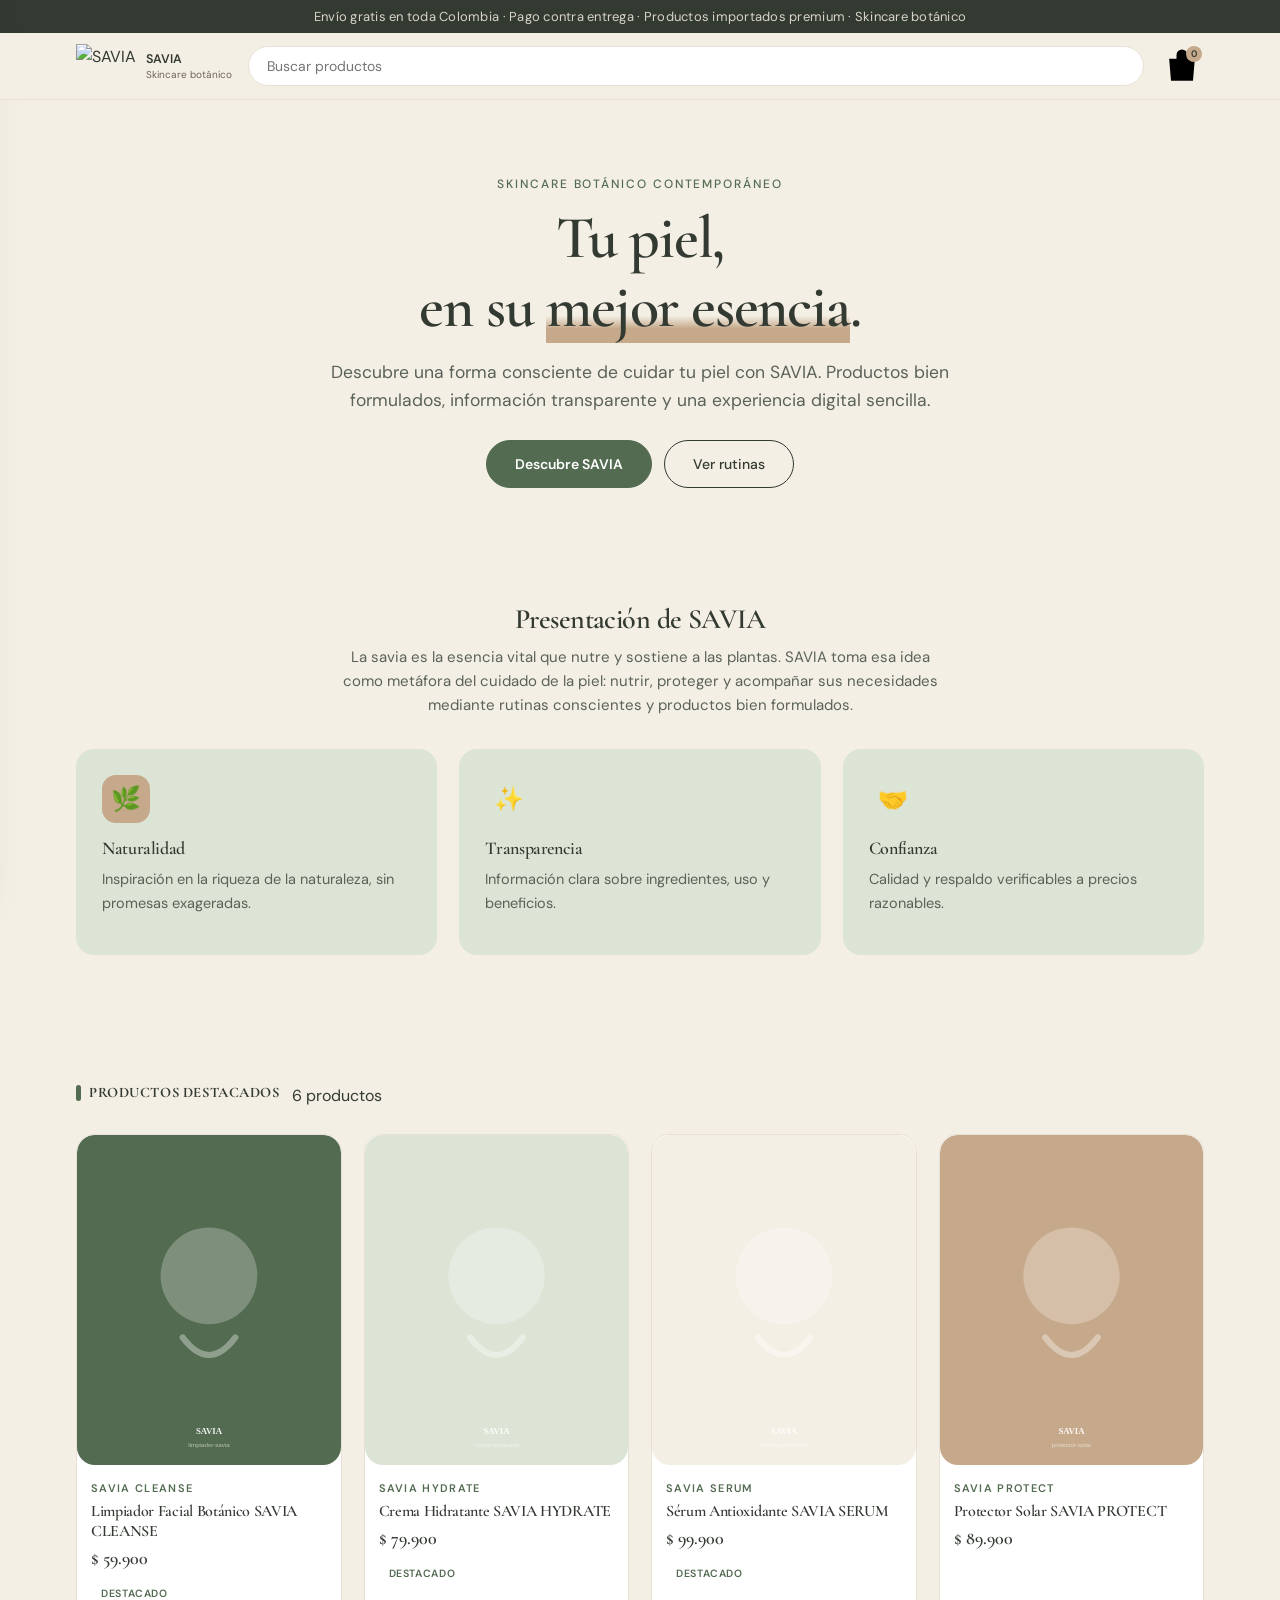
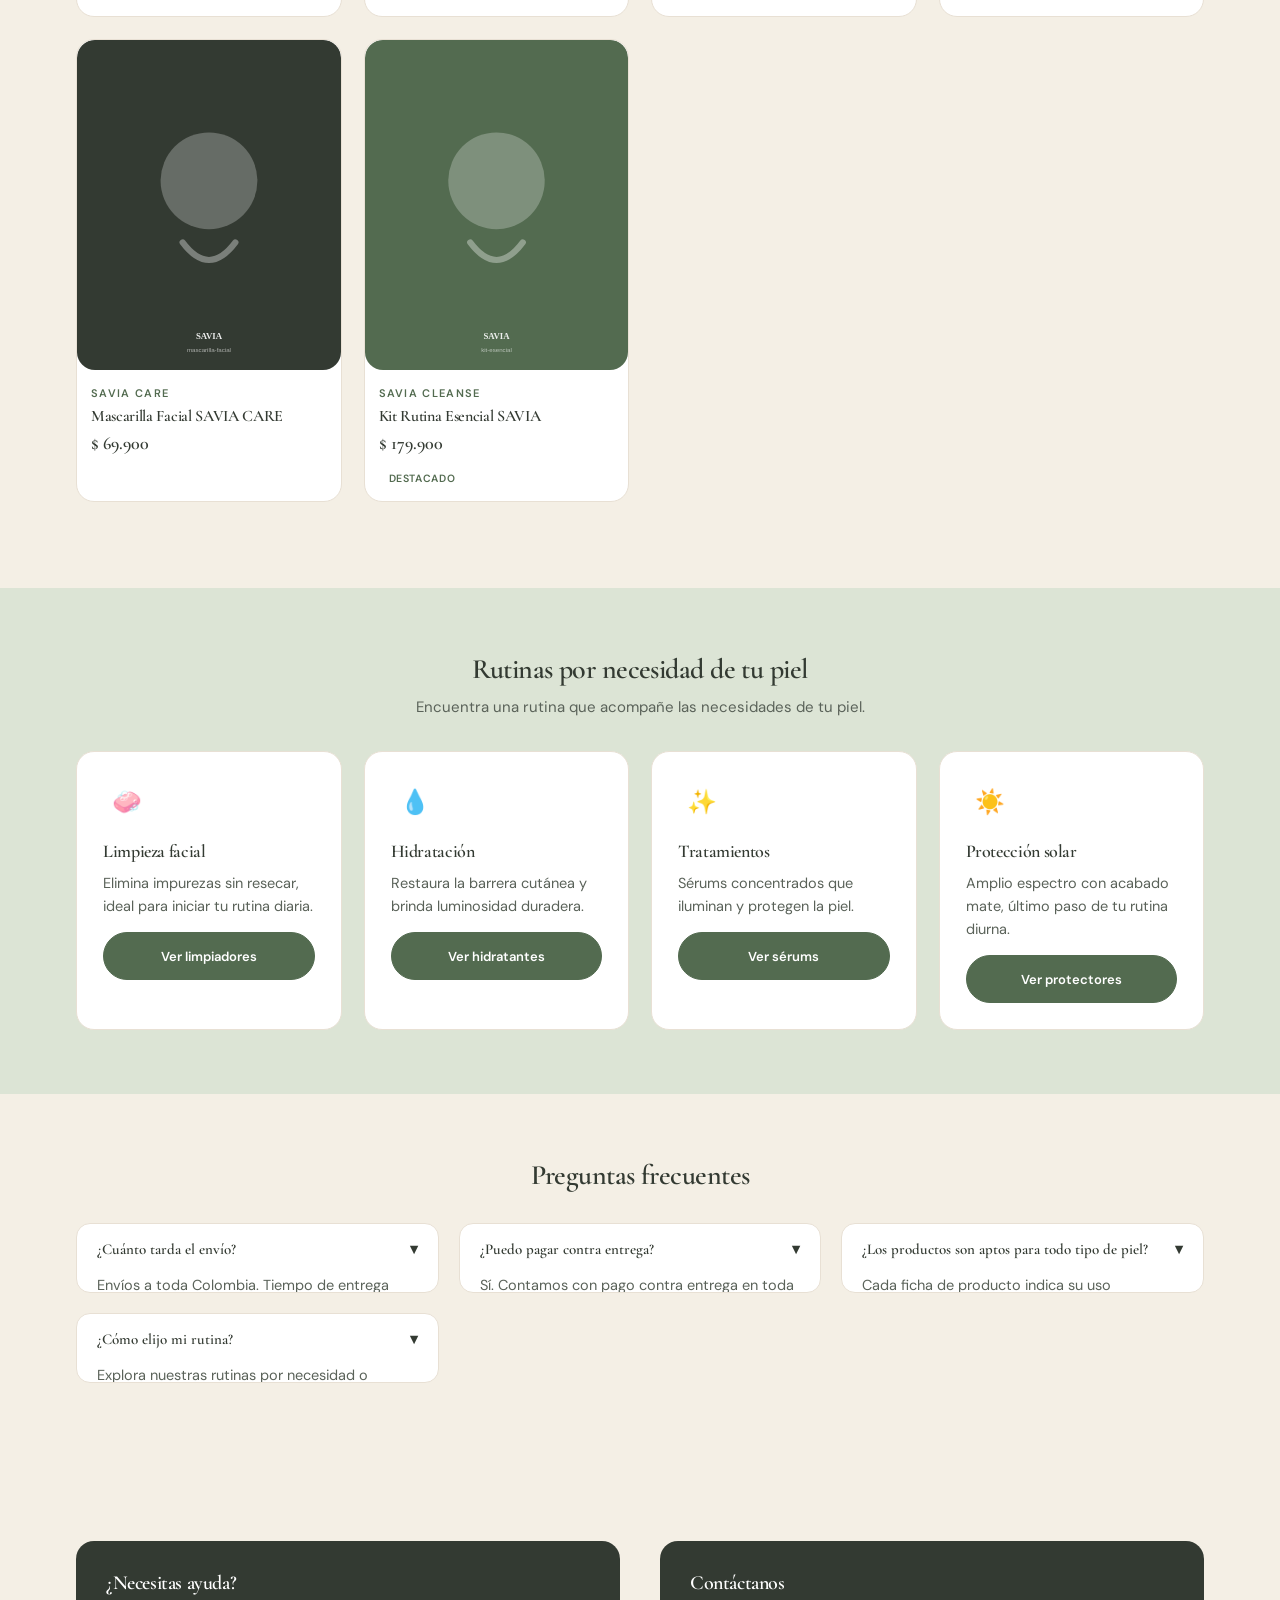
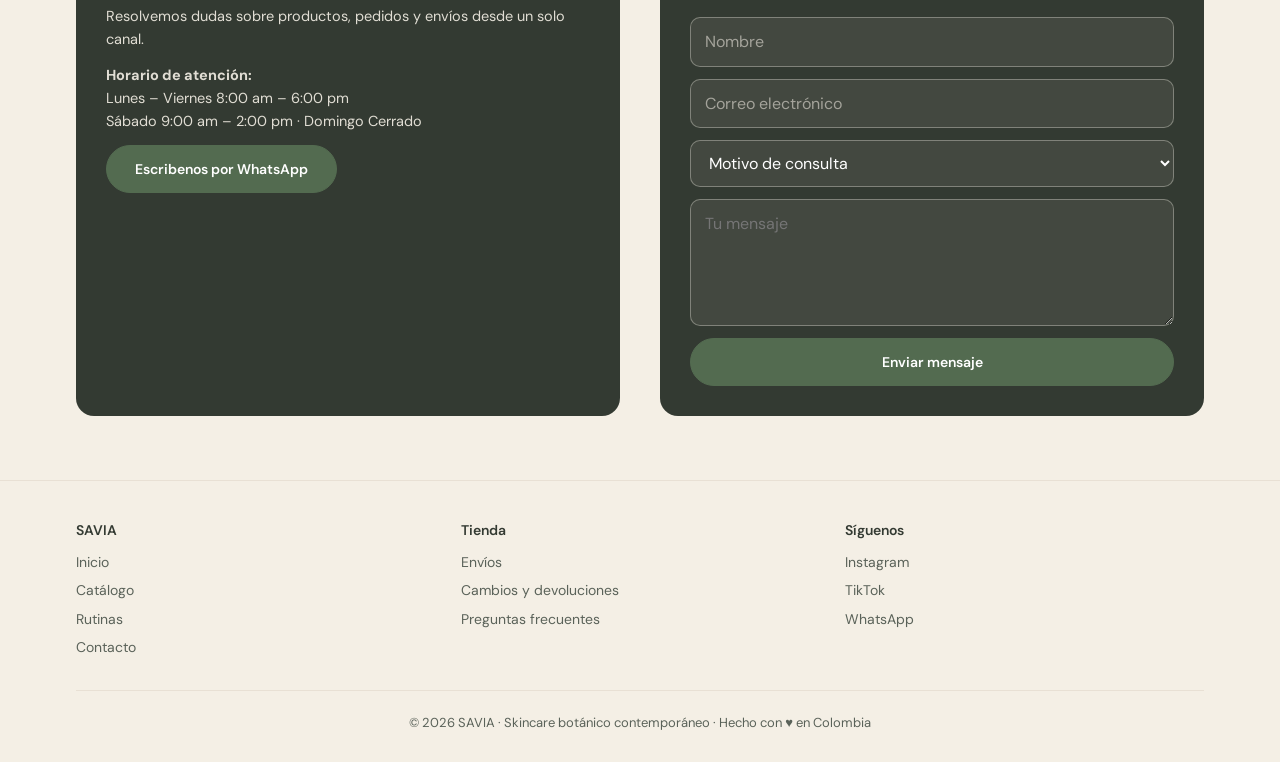
==== index.html @ 62551ad7 "Sitio SAVIA: home, producto con personalización de color y carrito - index.html: héroe, presentación" ====
<!DOCTYPE html>
<html lang="es">
<head>
<meta charset="UTF-8">
<meta name="viewport" content="width=device-width, initial-scale=1">
<title>SAVIA — Tu piel, en su mejor esencia.</title>
<meta name="description" content="Skincare botánico contemporáneo. Nutrir, proteger y acompañar tu piel mediante rutinas conscientes y productos bien formulados. Envío gratis y pago contra entrega en Colombia.">
<meta property="og:title" content="SAVIA — Tu piel, en su mejor esencia.">
<meta property="og:description" content="Skincare botánico contemporáneo. Nutrir, proteger y acompañar tu piel mediante rutinas conscientes y productos bien formulados.">
<meta property="og:type" content="website">
<meta property="og:locale" content="es_CO">
<meta name="theme-color" content="#536B50">
<link rel="icon" href="favicon.svg" sizes="any">
<link rel="icon" type="image/svg+xml" href="favicon.svg">
<link rel="preconnect" href="https://fonts.googleapis.com">
<link rel="preconnect" href="https://fonts.gstatic.com" crossorigin>
<link href="https://fonts.googleapis.com/css2?family=Cormorant+Garamond:wght@500;600&family=DM+Sans:wght@400;500;700&display=swap" rel="stylesheet">
<script type="application/ld+json">{"@context":"https://schema.org","@type":"OnlineStore","name":"SAVIA","slogan":"Tu piel, en su mejor esencia.","url":"https://ikib2c.github.io/tiendasavio/","areaServed":{"@type":"Country","name":"Colombia"}}</script>
<link rel="stylesheet" href="assets/css/style.css">
</head>
<body>
<a class="skip" href="#tienda">Ir a los productos</a>

<div class="topbar">Envío gratis en toda Colombia&nbsp;·&nbsp;Pago contra entrega&nbsp;·&nbsp;Productos importados premium&nbsp;·&nbsp;Skincare botánico</div>

<header id="header">
  <div class="hd">
    <a class="brand" href="#">
      <img src="img/logo-savia.svg" alt="SAVIA">
      <span class="bt">SAVIA<br><span style="font:400 10px/1.2 'DM Sans',sans-serif;color:#6b645a;display:block;margin-top:2px">Skincare botánico</span></span>
    </a>
    <div class="search">
      <input type="search" id="searchInput" placeholder="Buscar productos" aria-label="Buscar productos">
    </div>
    <div class="hicons">
      <button class="ib" id="cartBtn" aria-label="Ver carrito" onclick="toggleCart()"><svg class="ic" viewBox="0 0 24 24"><path d="M5 8h14l-1 12H6L5 8zM9 8V6a3 3 0 0 1 6 0v2"/></svg><span class="badge" id="cartCount">0</span></button>
    </div>
  </div>
</header>

<button class="mm-toggle" id="mmToggle" aria-label="Abrir menú" style="display:none">☰</button>

<div class="mm" id="mm">
  <div class="mm-head">
    <span class="mm-title">SAVIA</span>
    <button class="ib" onclick="closeMM()" style="background:none">✕</button>
  </div>
  <ul class="mm-list">
    <li><button onclick="closeMM();window.location.href='/'">Inicio</button></li>
    <li><button onclick="closeMM();window.location.href='#tienda'">Catálogo</button></li>
    <li><button onclick="closeMM();window.location.href='#rutinas'">Rutinas por necesidad</button></li>
    <li><button onclick="closeMM();window.location.href='#contacto'">Contacto</button></li>
  </ul>
  <div class="mm-foot">
    <a class="mm-wa" href="https://wa.me/573007579993?text=Hola%20SAVIA,%20quiero%20una%20recomendaci%C3%B3n" target="_blank">Pedir por WhatsApp</a>
  </div>
</div>

<main>
  <!-- Héroe -->
  <section class="hero">
    <div class="wrap">
      <span class="eyebrow">Skincare botánico contemporáneo</span>
      <h1>Tu piel,<br>en su <em>mejor esencia</em>.</h1>
      <p class="lead">Descubre una forma consciente de cuidar tu piel con SAVIA. Productos bien formulados, información transparente y una experiencia digital sencilla.</p>
      <div class="hero-cta">
        <a href="#tienda" class="btn savia">Descubre SAVIA</a>
        <a href="#rutinas" class="btn outline">Ver rutinas</a>
      </div>
    </div>
  </section>

  <!-- Presentación de SAVIA -->
  <section class="section">
    <div class="wrap">
      <h2 class="section-title">Presentación de SAVIA</h2>
      <p class="section-sub">La savia es la esencia vital que nutre y sostiene a las plantas. SAVIA toma esa idea como metáfora del cuidado de la piel: nutrir, proteger y acompañar sus necesidades mediante rutinas conscientes y productos bien formulados.</p>
      <div class="grid-productos" style="grid-template-columns:repeat(auto-fit,minmax(260px,1fr));gap:22px">
        <div class="rutina-card" style="background:var(--savia-niebla);border:none">
          <div class="icon" style="background:var(--arena);color:#3a2e22">🌿</div>
          <h4>Naturalidad</h4>
          <p>Inspiración en la riqueza de la naturaleza, sin promesas exageradas.</p>
        </div>
        <div class="rutina-card" style="background:var(--savia-niebla);border:none">
          <div class="icon" style="background:var(--savia-suave);color:var(--savia)">✨</div>
          <h4>Transparencia</h4>
          <p>Información clara sobre ingredientes, uso y beneficios.</p>
        </div>
        <div class="rutina-card" style="background:var(--savia-niebla);border:none">
          <div class="icon" style="background:var(--savia-suave);color:var(--savia)">🤝</div>
          <h4>Confianza</h4>
          <p>Calidad y respaldo verificables a precios razonables.</p>
        </div>
      </div>
    </div>
  </section>

  <!-- Productos destacados -->
  <section id="tienda" class="section">
    <div class="wrap">
      <div class="chead">
        <span class="clab">Productos destacados</span>
        <span class="cmeta" id="productsCount">81 productos</span>
      </div>
      <div class="grid-productos" id="productGrid"></div>
      <div class="center" style="margin-top:22px">
        <button class="btn outline" onclick="cargarMas()" id="btnCargarMas">Cargar más productos</button>
      </div>
    </div>
  </section>

  <!-- Rutinas por necesidad -->
  <section id="rutinas" class="section rutinas">
    <div class="wrap">
      <h2 class="section-title">Rutinas por necesidad de tu piel</h2>
      <p class="section-sub">Encuentra una rutina que acompañe las necesidades de tu piel.</p>
      <div class="rutinas-grid">
        <div class="rutina-card">
          <div class="icon">🧼</div>
          <h4>Limpieza facial</h4>
          <p>Elimina impurezas sin resecar, ideal para iniciar tu rutina diaria.</p>
          <a href="#tienda?cat=limpieza" class="btn savia" style="width:100%;font-size:13px;padding:0 14px">Ver limpiadores</a>
        </div>
        <div class="rutina-card">
          <div class="icon">💧</div>
          <h4>Hidratación</h4>
          <p>Restaura la barrera cutánea y brinda luminosidad duradera.</p>
          <a href="#tienda?cat=hidratacion" class="btn savia" style="width:100%;font-size:13px;padding:0 14px">Ver hidratantes</a>
        </div>
        <div class="rutina-card">
          <div class="icon">✨</div>
          <h4>Tratamientos</h4>
          <p>Sérums concentrados que iluminan y protegen la piel.</p>
          <a href="#tienda?cat=tratamiento" class="btn savia" style="width:100%;font-size:13px;padding:0 14px">Ver sérums</a>
        </div>
        <div class="rutina-card">
          <div class="icon">☀️</div>
          <h4>Protección solar</h4>
          <p>Amplio espectro con acabado mate, último paso de tu rutina diurna.</p>
          <a href="#tienda?cat=proteccion" class="btn savia" style="width:100%;font-size:13px;padding:0 14px">Ver protectores</a>
        </div>
      </div>
    </div>
  </section>

  <!-- FAQ -->
  <section class="section">
    <div class="wrap">
      <h2 class="section-title">Preguntas frecuentes</h2>
      <div class="faq-grid">
        <div class="faq-item">
          <div class="faq-q">¿Cuánto tarda el envío?<span>▾</span></div>
          <div class="faq-a">Envíos a toda Colombia. Tiempo de entrega estimado de 2 a 5 días hábiles según tu ciudad.</div>
        </div>
        <div class="faq-item">
          <div class="faq-q">¿Puedo pagar contra entrega?<span>▾</span></div>
          <div class="faq-a">Sí. Contamos con pago contra entrega en toda Colombia y también pago en línea con 10% de descuento.</div>
        </div>
        <div class="faq-item">
          <div class="faq-q">¿Los productos son aptos para todo tipo de piel?<span>▾</span></div>
          <div class="faq-a">Cada ficha de producto indica su uso recomendado. Si tienes dudas, escríbenos por WhatsApp para una recomendación personalizada.</div>
        </div>
        <div class="faq-item">
          <div class="faq-q">¿Cómo elijo mi rutina?<span>▾</span></div>
          <div class="faq-a">Explora nuestras rutinas por necesidad o contáctanos por WhatsApp y te ayudamos a armar la tuya.</div>
        </div>
      </div>
    </div>
  </section>

  <!-- Contacto -->
  <section id="contacto" class="section">
    <div class="wrap">
      <div class="contacto">
        <div class="card">
          <h3>¿Necesitas ayuda?</h3>
          <p>Resolvemos dudas sobre productos, pedidos y envíos desde un solo canal.</p>
          <p><strong>Horario de atención:</strong><br>Lunes – Viernes 8:00 am – 6:00 pm<br>Sábado 9:00 am – 2:00 pm · Domingo Cerrado</p>
          <a class="btn savia" href="https://wa.me/573007579993?text=Hola%20SAVIA,%20quiero%20una%20recomendaci%C3%B3n" target="_blank">Escribenos por WhatsApp</a>
        </div>
        <form class="card" id="contactForm">
          <h3>Contáctanos</h3>
          <input type="text" placeholder="Nombre" required>
          <input type="email" placeholder="Correo electrónico" required>
          <select><option>Motivo de consulta</option><option>Producto</option><option>Pedido</option><option>Otro</option></select>
          <textarea rows="4" placeholder="Tu mensaje" required></textarea>
          <button class="btn savia" type="submit">Enviar mensaje</button>
        </form>
      </div>
    </div>
  </section>
</main>

<footer>
  <div class="wrap">
    <div class="footer-grid">
      <div class="footer-col">
        <h5>SAVIA</h5>
        <ul>
          <li><a href="#">Inicio</a></li>
          <li><a href="#tienda">Catálogo</a></li>
          <li><a href="#rutinas">Rutinas</a></li>
          <li><a href="#contacto">Contacto</a></li>
        </ul>
      </div>
      <div class="footer-col">
        <h5>Tienda</h5>
        <ul>
          <li><a href="#">Envíos</a></li>
          <li><a href="#">Cambios y devoluciones</a></li>
          <li><a href="#">Preguntas frecuentes</a></li>
        </ul>
      </div>
      <div class="footer-col">
        <h5>Síguenos</h5>
        <ul>
          <li><a href="https://www.instagram.com/nevora.health/" target="_blank">Instagram</a></li>
          <li><a href="https://www.tiktok.com/@nevora55" target="_blank">TikTok</a></li>
          <li><a href="https://wa.me/573007579993" target="_blank">WhatsApp</a></li>
        </ul>
      </div>
    </div>
    <div class="copy">© 2026 SAVIA · Skincare botánico contemporáneo · Hecho con ♥ en Colombia</div>
  </div>
</footer>

<!-- Carrito flotante -->
<div class="cd-overlay" id="cdOverlay" onclick="toggleCart()"></div>
<div class="cd-panel" id="cdPanel">
  <div class="cd-h"><h3>Tu carrito</h3><button class="ib" onclick="toggleCart()">✕</button></div>
  <div class="cd-body" id="cdBody">
    <div class="cd-empty" id="cdEmpty">Tu carrito está vacío.</div>
    <div class="cd-items" id="cdItems"></div>
    <div class="cd-total" id="cdTotal" style="display:none">
      <div style="display:flex;justify-content:space-between;font:600 15px var(--ff-titular);color:var(--grafito);margin:0 0 12px">
        <span>Subtotal</span><span id="cdSubtotal">$0</span>
      </div>
      <div class="cd-pagos">
        <div style="font-size:12px;color:var(--texto-secundario);margin-bottom:8px">Formas de pago</div>
        <div style="display:flex;gap:8px;flex-wrap:wrap">
          <span style="font-size:10px;border:1px solid var(--borde);color:var(--texto-secundario);padding:3px 8px;border-radius:6px">PSE</span>
          <span style="font-size:10px;border:1px solid var(--borde);color:var(--texto-secundario);padding:3px 8px;border-radius:6px">Nequi</span>
          <span style="font-size:10px;border:1px solid var(--borde);color:var(--texto-secundario);padding:3px 8px;border-radius:6px">Bancolombia</span>
          <span style="font-size:10px;border:1px solid var(--borde);color:var(--texto-secundario);padding:3px 8px;border-radius:6px">Visa</span>
          <span style="font-size:10px;border:1px solid var(--borde);color:var(--texto-secundario);padding:3px 8px;border-radius:6px">Mastercard</span>
        </div>
      </div>
      <button class="btn savia" id="cdCheckout" style="width:100%;margin-top:10px">Pedir por WhatsApp</button>
      <div style="font-size:12px;color:var(--texto-secundario);text-align:center;margin-top:8px">Sin pagar nada por adelantado</div>
    </div>
  </div>
</div>

<script src="data/configuracion.js"></script>
<script src="data/catalogo.js"></script>
<script src="assets/js/main.js"></script>
</body>
</html>
---- assets/css/style.css ----
/* ============================================================
   SAVIA — Sistema de diseño (basado en brief_branding_SAVIA_actualizado.md §5)
   Colores: verde #536B50 | niebla #DCE4D5 | marfil #F4EFE5 | arena #C6A98B | grafito #333A32
   Tipografía: Cormorant Garamond (títulos) + DM Sans (cuerpo/botones)
   ============================================================ */

/* Tokens de marca SAVIA */
:root{
  --savia:#536B50;           /* Verde SAVIA — principal, logotipo, botones */
  --savia-niebla:#DCE4D5;    /* Verde niebla — fondos secundarios */
  --marfil:#F4EFE5;          /* Marfil natural — fondo principal */
  --arena:#C6A98B;           /* Arena — acentos cálidos */
  --grafito:#333A32;         /* Grafito vegetal — texto, contraste */
  --grafito-soft:#5A6259;
  --blanco:#FFFFFF;

  --fondo-principal:var(--marfil);
  --fondo-secundario:var(--savia-niebla);
  --texto-principal:var(--grafito);
  --texto-secundario:var(--grafito-soft);
  --acento:var(--savia);
  --acento-suave:rgba(83,107,80,0.10);
  --borde:#E8E0D4;
  --sombra:0 1px 3px rgba(51,58,50,0.06), 0 8px 24px rgba(51,58,50,0.08);
  --sombra-suave:0 1px 2px rgba(51,58,50,0.04);

  --ff-titular:"Cormorant Garamond", serif;
  --ff-cuerpo:"DM Sans", sans-serif;

  --radio:12px;
  --radio-pill:999px;
  --espacio-xs:8px;
  --espacio-sm:16px;
  --espacio-md:24px;
  --espacio-lg:40px;
  --espacio-xl:64px;
}

*{box-sizing:border-box;margin:0;padding:0}
html{scroll-behavior:smooth;overflow-anchor:none}
body{
  background:var(--fondo-principal);
  color:var(--texto-principal);
  font:400 16px/1.6 var(--ff-cuerpo);
  -webkit-font-smoothing:antialiased;
}
img{max-width:100%;display:block}
a{color:inherit;text-decoration:none}
button{font-family:inherit;background:none;border:0;cursor:pointer;font:inherit}
input,select,textarea{font-family:inherit;font:inherit}
h1,h2,h3,h4{font-family:var(--ff-titular);line-height:1.2;letter-spacing:-0.02em}
.skip{position:absolute;left:-999px;top:8px;background:var(--blanco);color:var(--grafito);padding:10px 16px;border-radius:10px;z-index:999;font-weight:600}
.skip:focus{left:8px}
.wrap{max-width:1180px;margin:0 auto;padding:0 26px}
.section{padding:var(--espacio-xl) 0}
.section-title{font:600 28px/1.25 var(--ff-titular);color:var(--grafito);text-align:center;margin-bottom:8px}
.section-sub{color:var(--texto-secundario);text-align:center;font-size:15px;max-width:620px;margin:0 auto 32px}

/* ============ Botones ============ */
.btn{
  display:inline-flex;align-items:center;justify-content:center;gap:8px;
  min-height:48px;padding:0 28px;border-radius:var(--radio-pill);
  border:1.5px solid var(--grafito);background:var(--grafito);color:var(--blanco);
  font:500 14px var(--ff-cuerpo);transition:transform .2s,box-shadow .2s,background .2s,color .2s
}
.btn:hover{transform:translateY(-1px);box-shadow:var(--sombra-suave)}
.btn.savia{background:var(--savia);border-color:var(--savia);color:var(--blanco);font-weight:600}
.btn.savia:hover{box-shadow:var(--sombra)}
.btn.outline{background:transparent;color:var(--grafito)}
.btn.ghost{background:transparent;color:var(--texto-secundario)}
.btn.ghost:hover{background:rgba(51,58,50,0.06)}

/* ============ Header / Navegación ============ */
.topbar{
  background:var(--grafito);color:rgba(244,239,229,0.85);
  text-align:center;padding:8px 12px;font:400 13px var(--ff-cuerpo);letter-spacing:.02em
}
#header{position:sticky;top:0;z-index:60;background:rgba(244,239,229,0.92);backdrop-filter:blur(12px);-webkit-backdrop-filter:blur(12px);border-bottom:1px solid var(--borde)}
.hd{display:grid;grid-template-columns:auto 1fr auto;align-items:center;gap:16px;max-width:1180px;margin:0 auto;padding:11px 26px}
.brand{justify-self:start;display:flex;align-items:center;gap:10px}
.brand img{height:44px;display:block}
.brand .bt{font:600 12.5px/1.35 var(--ff-cuerpo);color:var(--grafito);max-width:172px;text-align:left}
.search{position:relative;flex:1;min-width:0}
.search input{width:100%;border:1.5px solid var(--borde);border-radius:var(--radio-pill);background:var(--blanco);padding:10px 18px;font:400 14px var(--ff-cuerpo);color:var(--grafito)}
.search input:focus{outline:none;border-color:var(--savia)}
.hicons{display:flex;gap:6px;justify-self:end;align-items:center}
.ib{position:relative;width:44px;height:44px;border-radius:50%;background:transparent;color:var(--grafito);display:grid;place-items:center;transition:background .2s}
.ib:hover{background:rgba(51,58,50,0.06)}
.ib .badge{position:absolute;top:2px;right:2px;min-width:16px;height:16px;padding:0 4px;border-radius:9px;background:var(--arena);color:var(--grafito);font:600 9.5px/16px var(--ff-cuerpo);text-align:center}

/* Menú móvil */
.mm{position:fixed;inset:0;background:rgba(51,58,50,0.45);z-index:75;opacity:0;visibility:hidden;transition:.3s;backdrop-filter:blur(2px)}
.mm.open{opacity:1;visibility:visible}
.mm-panel{position:fixed;top:0;left:-320px;width:320px;max-width:88vw;height:100%;background:var(--marfil);z-index:80;transition:left .35s cubic-bezier(.25,.46,.45,.94);display:flex;flex-direction:column;box-shadow:14px 0 40px rgba(51,58,50,0.2)}
.mm.open .mm-panel{left:0}
.mm-head{display:flex;justify-content:space-between;align-items:center;padding:16px 20px;border-bottom:1px solid var(--borde)}
.mm-title{font:700 22px var(--ff-titular);color:var(--grafito)}
.mm-list{flex:1;overflow-y:auto;padding:16px 12px;list-style:none}
.mm-list button{width:100%;display:flex;align-items:center;gap:12px;padding:13px 14px;border-radius:12px;font:500 14.5px var(--ff-cuerpo);color:var(--grafito);text-align:left;transition:background .2s}
.mm-list button:hover{background:rgba(51,58,50,0.04)}
.mm-foot{padding:14px 16px;border-top:1px solid var(--borde)}
.mm-wa{display:flex;align-items:center;justify-content:center;gap:10px;background:var(--savia);color:var(--blanco);border-radius:var(--radio-pill);padding:13px;font:600 14px var(--ff-cuerpo)}

/* ============ Héroe ============ */
.hero{padding:70px 0 50px;text-align:center;position:relative;overflow:hidden}
.hero::after{content:"";position:absolute;inset:-20% -10% auto -10%;background:var(--savia-niebla);border-radius:50%;z-index:-1;filter:blur(60px)}
.hero .eyebrow{font:500 12px var(--ff-cuerpo);letter-spacing:.16em;text-transform:uppercase;color:var(--savia);margin-bottom:12px;display:inline-block}
.hero h1{font:600 clamp(34px,5vw,60px)/1.15 var(--ff-titular);color:var(--grafito);margin:0 0 16px}
.hero h1 em{font-style:normal;background:linear-gradient(transparent 62%,var(--arena)80%)}
.hero .lead{font-size:17.5px;color:var(--texto-secundario);max-width:620px;margin:0 auto 26px}
.hero-cta{display:flex;gap:12px;justify-content:center;flex-wrap:wrap;margin-top:10px}

/* ============ Tarjetas / Productos ============ */
.ph{position:relative;background:var(--blanco);display:grid;place-items:center;overflow:hidden;border-radius:18px}
.ph img{width:100%;height:100%;object-fit:contain;transition:transform .5s}
.product-card{cursor:pointer;border-radius:18px;overflow:hidden;background:var(--blanco);border:1px solid var(--borde);transition:transform .3s,box-shadow .3s}
.product-card:hover{transform:translateY(-4px);box-shadow:var(--sombra)}
.product-card .ph{aspect-ratio:4/5}
.product-card .info{padding:16px 14px 12px}
.product-card .linea{font:600 11px var(--ff-cuerpo);letter-spacing:.12em;text-transform:uppercase;color:var(--savia);margin-bottom:6px;display:block}
.product-card h3{font:600 16px/1.25 var(--ff-titular);color:var(--grafito);margin:0 0 6px}
.product-card .precio{display:flex;align-items:baseline;gap:8px;font:600 18px var(--ff-titular);color:var(--grafito);margin:0 0 10px}
.product-card .precio ant{font-size:13px;color:var(--texto-secundario);text-decoration:line-through}
.product-card .etiqueta{display:inline-flex;align-items:center;gap:6px;background:var(--savia-suave);color:var(--savia);border-radius:var(--radio-pill);padding:4px 10px;font:600 10.5px var(--ff-cuerpo);text-transform:uppercase;letter-spacing:.06em}

/* Grid de productos */
.grid-productos{display:grid;grid-template-columns:repeat(auto-fill,minmax(220px,1fr));gap:22px;margin-top:26px}

/* ============ Categorías (burbujas) ============ */
.cats{padding:40px 0 10px}
#catsTrack{display:grid;grid-auto-flow:column;grid-auto-columns:104px;gap:14px;overflow-x:auto;-webkit-overflow-scrolling:touch;scroll-snap-type:x proximity;padding:6px 2px 14px;scrollbar-width:none}
#catsTrack::-webkit-scrollbar{display:none}
.bub{display:flex;flex-direction:column;align-items:center;gap:8px;background:none;border:0;padding:0;cursor:pointer;scroll-snap-align:start}
.bub .bp{width:88px;height:88px;border-radius:50%;border:2px solid var(--borde);background:var(--blanco) center/cover no-repeat;display:grid;place-items:center;transition:transform .25s,box-shadow .25s}
.bub:hover .bp{transform:translateY(-3px);box-shadow:var(--sombra-suave)}
.bub .bl{font:600 12.5px/1.3 var(--ff-cuerpo);max-width:100%;text-align:center;white-space:normal;height:36px;overflow:hidden;color:var(--grafito)}

/* ============ Carrusel ============ */
.carsec{padding:40px 0 10px}
.crow{position:relative;max-width:1180px;margin:0 auto;padding:0 26px}
.chead{display:flex;align-items:baseline;gap:12px;margin-bottom:14px;flex-wrap:wrap}
.clab{display:inline-flex;align-items:center;gap:8px;font:700 14.5px var(--ff-titular);letter-spacing:.04em;text-transform:uppercase}
.clab::before{content:"";width:5px;height:16px;border-radius:3px;background:var(--savia)}
.ctrack{display:grid;grid-auto-flow:column;--cols:2.4;--gap:16px;grid-auto-columns:calc((100% - (var(--cols) - 1)*var(--gap))/var(--cols));gap:var(--gap);overflow-x:auto;scroll-snap-type:x mandatory;scroll-behavior:smooth;overscroll-behavior-x:contain;padding:6px 2px 14px;scrollbar-width:none}
.ctrack::-webkit-scrollbar{display:none}
@media(min-width:700px){.ctrack{--cols:3.4}}
@media(min-width:1020px){.ctrack{--cols:4.6;--gap:20px}}
.cnav{display:flex;justify-content:center;gap:8px;margin-top:6px}
.cdot{width:8px;height:8px;border-radius:999px;border:0;padding:0;background:var(--borde);cursor:pointer;transition:.3s}
.cdot.on{background:var(--grafito);width:22px}

/* ============ Rutinas ============ */
.rutinas{background:var(--fondo-secundario)}
.rutinas-grid{display:grid;grid-template-columns:repeat(auto-fit,minmax(260px,1fr));gap:22px;margin-top:30px}
.rutina-card{background:var(--blanco);border:1px solid var(--borde);border-radius:18px;padding:26px;transition:transform .3s,box-shadow .3s}
.rutina-card:hover{transform:translateY(-4px);box-shadow:var(--sombra)}
.rutina-card .icon{width:48px;height:48px;border-radius:14px;background:var(--savia-suave);color:var(--savia);display:grid;place-items:center;font-size:24px;margin-bottom:14px}
.rutina-card h4{font:600 18px/1.3 var(--ff-titular);color:var(--grafito);margin-bottom:8px}
.rutina-card p{font-size:14.5px;color:var(--texto-secundario);margin-bottom:14px}
.rutina-card .btn{width:100;}

/* ============ FAQ ============ */
.faq-grid{display:grid;grid-template-columns:repeat(auto-fit,minmax(280px,1fr));gap:20px;margin-top:30px}
.faq-item{border:1px solid var(--borde);border-radius:14px;overflow:hidden;background:var(--blanco)}
.faq-q{padding:16px 20px;font:600 15px var(--ff-titular);color:var(--grafito);cursor:pointer;display:flex;justify-content:space-between;align-items:center}
.faq-a{padding:0 20px 18px;color:var(--texto-secundario);font-size:14.5px;max-height:0;overflow:hidden;transition:max-height .3s}
.faq-a.open{max-height:400px}

/* ============ Contacto / Footer ============ */
.contacto{display:grid;grid-template-columns:1fr 1fr;gap:40px;margin-top:30px}
.contacto .card{background:var(--grafito);color:var(--marfil);border-radius:18px;padding:30px}
.contacto .card h3{font:600 20px var(--ff-titular);color:var(--blanco);margin-bottom:10px}
.contacto .card p{color:rgba(244,239,229,0.9);font-size:14.5px;margin-bottom:12px}
.contacto form{display:flex;flex-direction:column;gap:12px}
.contacto input, .contacto select, .contacto textarea{width:100;border:1px solid rgba(244,239,229,0.35);background:rgba(244,239,229,0.08);color:var(--blanco);border-radius:10px;padding:11px 14px;font:inherit}
.contacto input::placeholder{color:rgba(244,239,229,0.55)}
.contacto input:focus,.contacto select:focus,.contacto textarea:focus{outline:none;border-color:var(--arena)}
footer{border-top:1px solid var(--borde);padding:40px 0 28px;color:var(--texto-secundario);font-size:14px}
.footer-grid{display:grid;grid-template-columns:repeat(auto-fit,minmax(180px,1fr));gap:26px;margin-bottom:26px}
.footer-col h5{font:600 14px var(--ff-cuerpo);color:var(--grafito);margin-bottom:12px}
.footer-col ul{list-style:none}
.footer-col ul li{margin-bottom:6px}
.footer-col ul li a{color:var(--texto-secundario);transition:color .2s}
.footer-col ul li a:hover{color:var(--savia)}
.copy{text-align:center;padding-top:22px;border-top:1px solid var(--borde);color:var(--texto-secundario);font-size:13px}

/* ============ Ficha de producto (producto.html) ============ */
.producto{padding:40px 0 60px}
.producto-wrap{display:grid;grid-template-columns:1.1fr 1fr;gap:40px;max-width:1180px;margin:0 auto;padding:0 26px}
.producto-galeria{position:sticky;top:90px}
.producto .ph{aspect-ratio:4/5;border-radius:20px;box-shadow:var(--sombra)}
.producto .miniaturas{display:flex;gap:10px;margin-top:12px;overflow-x:auto;scrollbar-width:none}
.producto .miniaturas::-webkit-scrollbar{display:none}
.producto .mini img{width:76px;height:76px;object-fit:cover;border-radius:12px;border:2px solid transparent;cursor:pointer;opacity:0.7;transition:all .2s}
.producto .mini img.active{border-color:var(--savia);opacity:1}
.producto .mini img:hover{opacity:1;transform:translateY(-2px)}

.producto-info{}
.producto .linea{font:600 11px var(--ff-cuerpo);letter-spacing:.14em;text-transform:uppercase;color:var(--savia);margin-bottom:10px;display:block}
.producto h1{font:600 30px/1.2 var(--ff-titular);color:var(--grafito);margin:0 0 10px}
.producto .precio{display:flex;align-items:baseline;gap:10px;font:600 26px var(--ff-titular);color:var(--grafito);margin:0 0 6px}
.producto .precio ant{font-size:15px;color:var(--texto-secundario);text-decoration:line-through}
.producto .etiqueta{display:inline-flex;align-items:center;gap:6px;background:var(--savia-suave);color:var(--savia);border-radius:var(--radio-pill);padding:4px 10px;font:600 10.5px var(--ff-cuerpo);margin-bottom:16px}
.producto .desc{font-size:15.5px;color:var(--texto-secundario);line-height:1.7;margin:0 0 22px}

/* Personalización de colores por producto */
.color-picker{margin-bottom:24px}
.color-picker label{font:500 13px var(--ff-cuerpo);color:var(--texto-secundario);display:block;margin-bottom:8px}
.color-options{display:flex;gap:10px;flex-wrap:wrap}
.color-chip{width:36px;height:36px;border-radius:50%;border:2px solid var(--borde);cursor:pointer;transition:transform .2s,box-shadow .2s,border-color .2s;position:relative}
.color-chip:hover{transform:translateY(-2px);box-shadow:var(--sombra-suave)}
.color-chip.active{border-color:var(--grafito);box-shadow:0 0 0 3px rgba(51,58,50,0.12)}
.color-chip .tick{position:absolute;inset:2px;border-radius:50%;border:2px solid var(--blanco);background:var(--grafito);opacity:0;transition:opacity .2s}
.color-chip.active .tick{opacity:1}

/* Cantidad y acciones */
.actions{margin-top:26px;display:flex;gap:12px;align-items:center}
.qty{display:flex;align-items:center;gap:8px;border:1.5px solid var(--borde);border-radius:var(--radio-pill);padding:4px 10px;background:var(--blanco)}
.qty button{width:36px;height:36px;border-radius:50%;background:transparent;color:var(--grafito);font:600 16px var(--ff-titular);display:grid;place-items:center}
.qty input{width:40px;border:0;background:transparent;text-align:center;font:600 14px var(--ff-titular);color:var(--grafito)}
.btn-add{flex:1;background:var(--savia);border-color:var(--savia);color:var(--blanco);font:600 15px var(--ff-cuerpo);min-height:48px;border-radius:12px}
.btn-add:hover{box-shadow:var(--sombra)}
.btn-wa{display:inline-flex;align-items:center;gap:8px;background:transparent;color:var(--grafito);border:1.5px solid var(--grafito);font:600 14px var(--ff-cuerpo);min-height:46px;padding:0 20px;border-radius:12px}
.btn-wa:hover{background:rgba(51,58,50,0.04)}

/* Tabs info producto */
.tabs{margin-top:30px}
.tabs button{border:none;background:none;font:500 14px var(--ff-cuerpo);color:var(--texto-secundario);padding:0 22px 12px;border-bottom:2px solid transparent;cursor:pointer;transition:color .2s,border-color .2s}
.tabs button.active{color:var(--savia);border-bottom-color:var(--savia);font-weight:600}
.tab-panel{display:none;padding:26px 0;color:var(--texto-secundario);font-size:14.5px;line-height:1.7}
.tab-panel.active{display:block}
.tab-panel h4{font:600 16px var(--ff-titular);color:var(--grafito);margin-bottom:10px}
.tab-panel ul{list-style:disc inside;margin:0 0 12px;padding-left:16px}
.tab-panel li{margin-bottom:6px}

/* ============ Responsive ============ */
@media(max-width:768px){
  .producto-wrap{grid-template-columns:1fr}
  .producto .ph{aspect-ratio:1}
  .contacto{grid-template-columns:1fr}
  .hd{grid-template-columns:auto 1fr auto}
}
@media(max-width:560px){
  .actions{flex-direction:column}
  .qty{width:100%}
  .btn-add{width:100%}
}

/* ============ Carrito flotante ============ */
.cd-overlay{position:fixed;inset:0;background:rgba(51,58,50,0.35);z-index:50;opacity:0;visibility:hidden;transition:.3s;backdrop-filter:blur(3px)}
.cd-overlay.open{opacity:1;visibility:visible}
.cd-panel{position:fixed;inset:0 40% 0 0;background:var(--marfil);z-index:55;transform:translateX(-105%);transition:transform .35s cubic-bezier(.25,.46,.45,.94);box-shadow:14px 0 40px rgba(51,58,50,0.18);display:flex;flex-direction:column}
.cd-panel.open{transform:none}
.cd-h{display:flex;justify-content:space-between;align-items:center;padding:16px 20px;border-bottom:1px solid var(--borde)}
.cd-h h3{font:600 18px var(--ff-titular);color:var(--grafito)}
.cd-body{flex:1;overflow-y:auto;padding:20px}
.cd-empty{color:var(--texto-secundario);text-align:center;padding:40px;font-size:15px}
.cd-item{display:flex;gap:12px;align-items:center;border-bottom:1px solid var(--borde);padding:14px 0}
.cd-i-img{width:64px;height:64px;border-radius:12px;background:var(--savia-niebla);display:grid;place-items:center;color:var(--texto-secundario);font-size:11px;text-align:center;overflow:hidden;position:relative}
.cd-i-info{flex:1;min-width:0}
.cd-i-nom{font:500 13.5px var(--ff-cuerpo);color:var(--grafito);margin-bottom:3px;white-space:nowrap;overflow:hidden;text-overflow:ellipsis}
.cd-i-det{font-size:12px;color:var(--texto-secundario);margin-bottom:6px}
.cd-i-ctrl{display:flex;align-items:center;gap:8px}
.cd-i-ctrl button{width:28px;height:28px;border-radius:50%;border:1px solid var(--borde);background:var(--blanco);color:var(--grafito);font:600 14px var(--ff-titular);display:grid;place-items:center}
.cd-i-del{font-size:11px;color:var(--texto-secundario);padding:0;border:none;background:none}
.cd-i-del:hover{color:var(--savia)}
.cd-total{border-top:1px solid var(--borde);padding:16px 20px;background:var(--fondo-secundario)}
.cd-pagos{margin:10px 0}

/* Utilidades */
.center{text-align:center}
.suave{color:var(--texto-secundario)}
.chip-line{display:inline-flex;align-items:center;gap:6px;background:var(--savia-suave);color:var(--savia);border-radius:var(--radio-pill);padding:5px 12px;font:600 11px var(--ff-cuerpo);margin-bottom:12px}
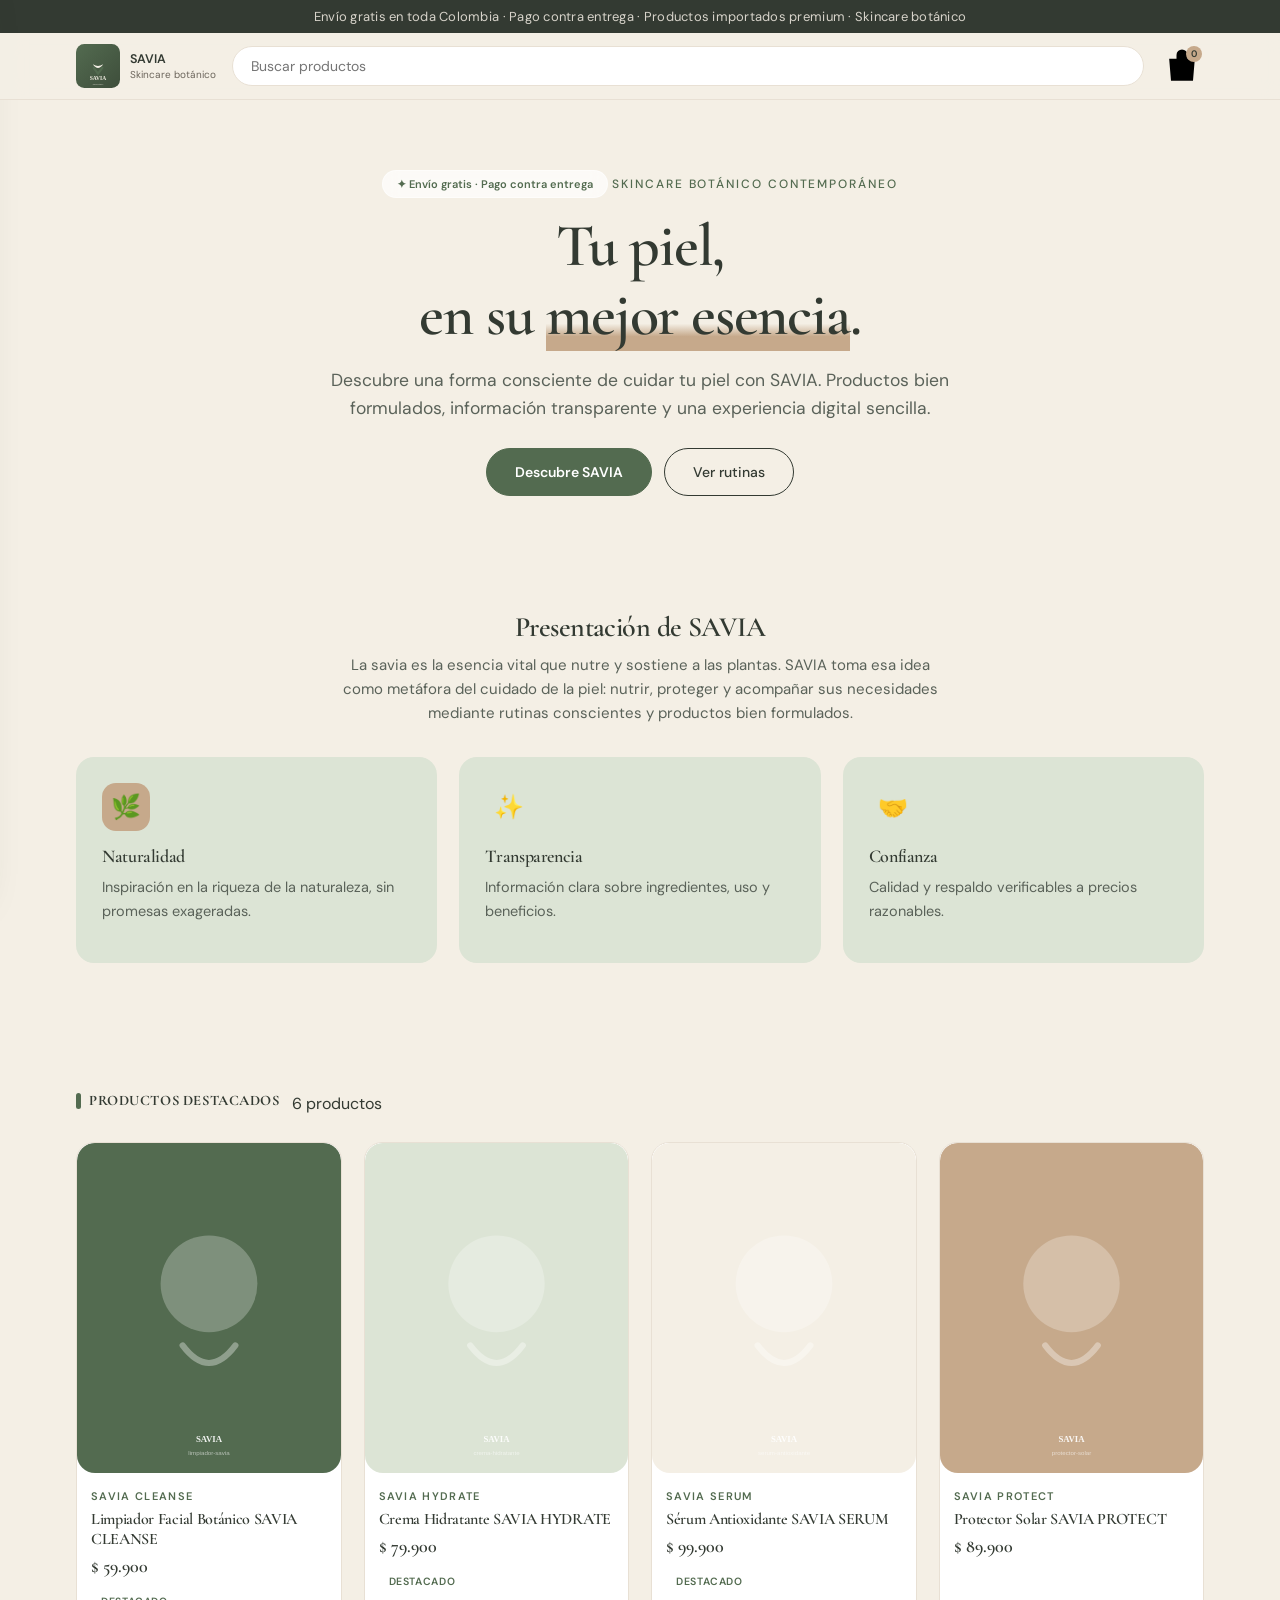
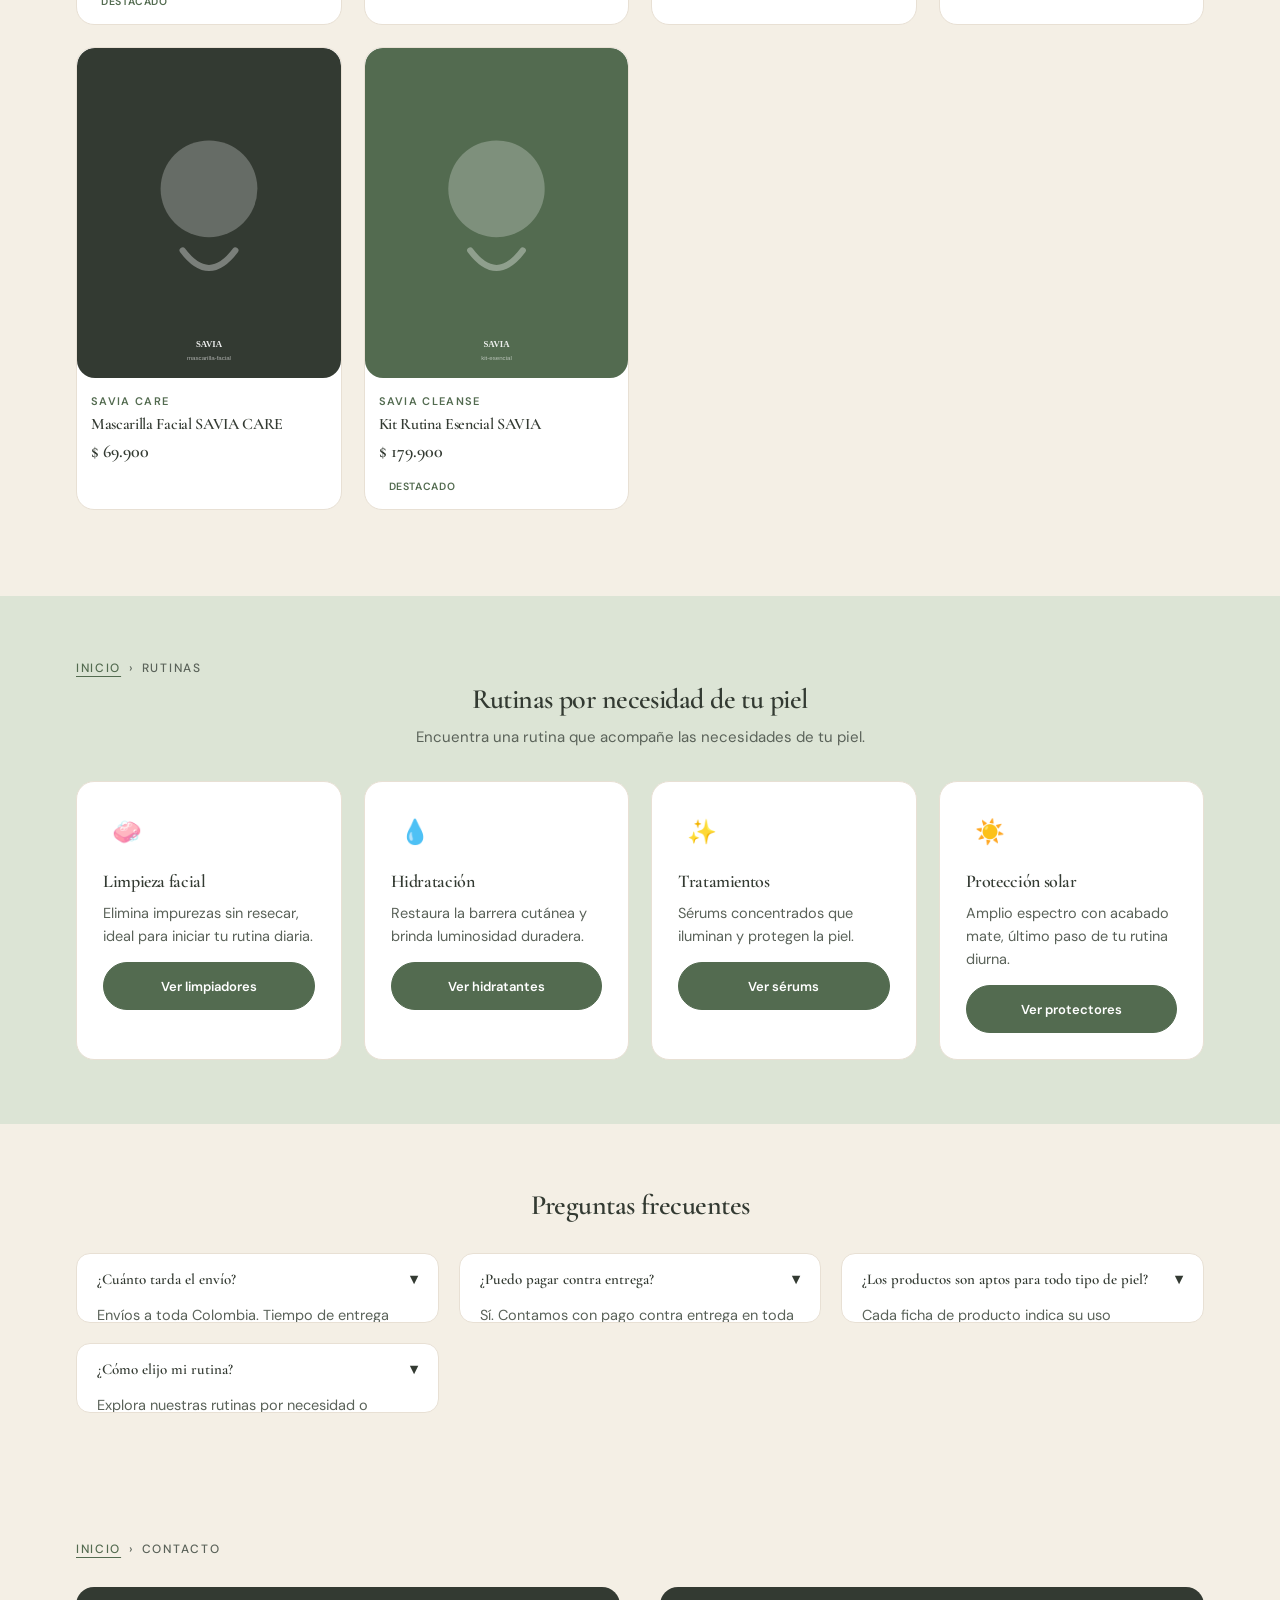
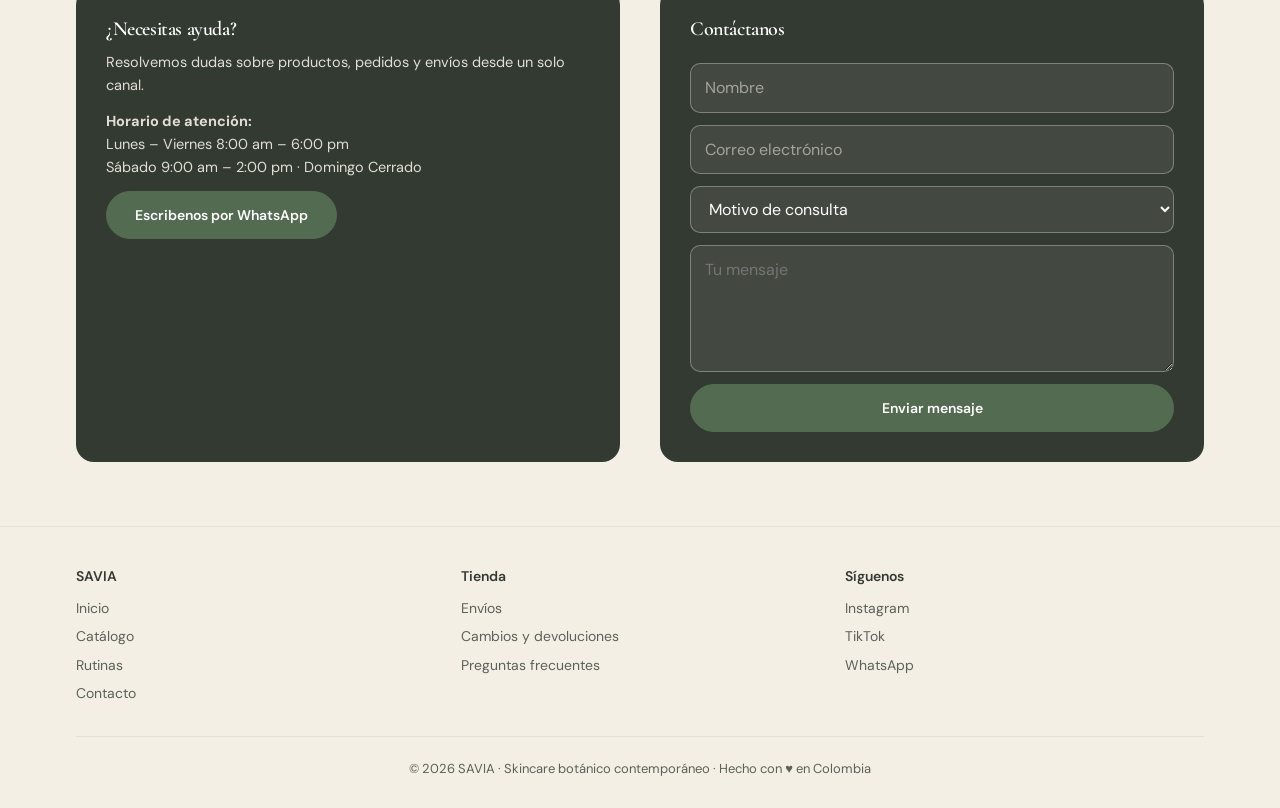
==== commit 3e0d05ef: "Auditoría visual y mejoras UX - Menú móvil hamburguesa visible y funcional (toggleMM/closeMM) - Hero" ====
--- a/index.html
+++ b/index.html
@@ -38,7 +38,7 @@
   </div>
 </header>
 
-<button class="mm-toggle" id="mmToggle" aria-label="Abrir menú" style="display:none">☰</button>
+<button class="mm-toggle" id="mmToggle" aria-label="Abrir menú" onclick="toggleMM()">☰</button>
 
 <div class="mm" id="mm">
   <div class="mm-head">
@@ -60,6 +60,7 @@
   <!-- Héroe -->
   <section class="hero">
     <div class="wrap">
+      <div class="hero-badge">✦ Envío gratis · Pago contra entrega</div>
       <span class="eyebrow">Skincare botánico contemporáneo</span>
       <h1>Tu piel,<br>en su <em>mejor esencia</em>.</h1>
       <p class="lead">Descubre una forma consciente de cuidar tu piel con SAVIA. Productos bien formulados, información transparente y una experiencia digital sencilla.</p>
@@ -68,6 +69,7 @@
         <a href="#rutinas" class="btn outline">Ver rutinas</a>
       </div>
     </div>
+    <div class="hero-org"></div>
   </section>
 
   <!-- Presentación de SAVIA -->
@@ -112,6 +114,7 @@
   <!-- Rutinas por necesidad -->
   <section id="rutinas" class="section rutinas">
     <div class="wrap">
+      <div class="bread"><a href="#">Inicio</a> <span>›</span> Rutinas</div>
       <h2 class="section-title">Rutinas por necesidad de tu piel</h2>
       <p class="section-sub">Encuentra una rutina que acompañe las necesidades de tu piel.</p>
       <div class="rutinas-grid">
@@ -171,6 +174,7 @@
   <!-- Contacto -->
   <section id="contacto" class="section">
     <div class="wrap">
+      <div class="bread"><a href="#">Inicio</a> <span>›</span> Contacto</div>
       <div class="contacto">
         <div class="card">
           <h3>¿Necesitas ayuda?</h3>
--- a/assets/css/style.css
+++ b/assets/css/style.css
@@ -77,6 +77,7 @@
 }
 #header{position:sticky;top:0;z-index:60;background:rgba(244,239,229,0.92);backdrop-filter:blur(12px);-webkit-backdrop-filter:blur(12px);border-bottom:1px solid var(--borde)}
 .hd{display:grid;grid-template-columns:auto 1fr auto;align-items:center;gap:16px;max-width:1180px;margin:0 auto;padding:11px 26px}
+@media(max-width:768px){.hd{grid-template-columns:44px 1fr auto}}
 .brand{justify-self:start;display:flex;align-items:center;gap:10px}
 .brand img{height:44px;display:block}
 .brand .bt{font:600 12.5px/1.35 var(--ff-cuerpo);color:var(--grafito);max-width:172px;text-align:left}
@@ -89,6 +90,8 @@
 .ib .badge{position:absolute;top:2px;right:2px;min-width:16px;height:16px;padding:0 4px;border-radius:9px;background:var(--arena);color:var(--grafito);font:600 9.5px/16px var(--ff-cuerpo);text-align:center}
 
 /* Menú móvil */
+.mm-toggle{display:none;width:44px;height:44px;border-radius:50%;background:transparent;color:var(--grafito);grid-place-items:center;cursor:pointer;transition:background .2s;justify-self:end}
+.mm-toggle:hover{background:rgba(51,58,50,0.06)}
 .mm{position:fixed;inset:0;background:rgba(51,58,50,0.45);z-index:75;opacity:0;visibility:hidden;transition:.3s;backdrop-filter:blur(2px)}
 .mm.open{opacity:1;visibility:visible}
 .mm-panel{position:fixed;top:0;left:-320px;width:320px;max-width:88vw;height:100%;background:var(--marfil);z-index:80;transition:left .35s cubic-bezier(.25,.46,.45,.94);display:flex;flex-direction:column;box-shadow:14px 0 40px rgba(51,58,50,0.2)}
@@ -157,7 +160,7 @@
 .rutina-card .icon{width:48px;height:48px;border-radius:14px;background:var(--savia-suave);color:var(--savia);display:grid;place-items:center;font-size:24px;margin-bottom:14px}
 .rutina-card h4{font:600 18px/1.3 var(--ff-titular);color:var(--grafito);margin-bottom:8px}
 .rutina-card p{font-size:14.5px;color:var(--texto-secundario);margin-bottom:14px}
-.rutina-card .btn{width:100;}
+.rutina-card .btn{width:100%;font-size:13px;padding:0 14px}
 
 /* ============ FAQ ============ */
 .faq-grid{display:grid;grid-template-columns:repeat(auto-fit,minmax(280px,1fr));gap:20px;margin-top:30px}
@@ -209,9 +212,11 @@
 .color-options{display:flex;gap:10px;flex-wrap:wrap}
 .color-chip{width:36px;height:36px;border-radius:50%;border:2px solid var(--borde);cursor:pointer;transition:transform .2s,box-shadow .2s,border-color .2s;position:relative}
 .color-chip:hover{transform:translateY(-2px);box-shadow:var(--sombra-suave)}
-.color-chip.active{border-color:var(--grafito);box-shadow:0 0 0 3px rgba(51,58,50,0.12)}
+.color-chip.active{border-color:var(--grafito);box-shadow:0 0 0 4px rgba(51,58,50,0.15)}
 .color-chip .tick{position:absolute;inset:2px;border-radius:50%;border:2px solid var(--blanco);background:var(--grafito);opacity:0;transition:opacity .2s}
 .color-chip.active .tick{opacity:1}
+.color-preview{display:inline-flex;align-items:center;gap:10px;margin-top:10px}
+.color-preview .swatch{width:20px;height:20px;border-radius:50%;border:2px solid var(--borde)}
 
 /* Cantidad y acciones */
 .actions{margin-top:26px;display:flex;gap:12px;align-items:center}
@@ -238,7 +243,8 @@
   .producto-wrap{grid-template-columns:1fr}
   .producto .ph{aspect-ratio:1}
   .contacto{grid-template-columns:1fr}
-  .hd{grid-template-columns:auto 1fr auto}
+  .hd{grid-template-columns:44px 1fr auto}
+  .mm-toggle{display:grid}
 }
 @media(max-width:560px){
   .actions{flex-direction:column}
@@ -256,7 +262,7 @@
 .cd-body{flex:1;overflow-y:auto;padding:20px}
 .cd-empty{color:var(--texto-secundario);text-align:center;padding:40px;font-size:15px}
 .cd-item{display:flex;gap:12px;align-items:center;border-bottom:1px solid var(--borde);padding:14px 0}
-.cd-i-img{width:64px;height:64px;border-radius:12px;background:var(--savia-niebla);display:grid;place-items:center;color:var(--texto-secundario);font-size:11px;text-align:center;overflow:hidden;position:relative}
+.cd-i-img{width:64px;height:64px;border-radius:12px;background:var(--savia-niebla);display:grid;place-items:center;color:var(--texto-secundario);font-size:11px;text-align:center;overflow:hidden;position:relative;background-image:var(--img);background-size:cover;background-position:center}
 .cd-i-info{flex:1;min-width:0}
 .cd-i-nom{font:500 13.5px var(--ff-cuerpo);color:var(--grafito);margin-bottom:3px;white-space:nowrap;overflow:hidden;text-overflow:ellipsis}
 .cd-i-det{font-size:12px;color:var(--texto-secundario);margin-bottom:6px}
@@ -267,6 +273,14 @@
 .cd-total{border-top:1px solid var(--borde);padding:16px 20px;background:var(--fondo-secundario)}
 .cd-pagos{margin:10px 0}
 
+/* ============ Breadcrumb ============ */
+.bread{font:500 12px var(--ff-cuerpo);letter-spacing:.14em;text-transform:uppercase;color:var(--texto-secundario);margin-bottom:6px;display:flex;align-items:center;gap:8px}
+.bread a{color:var(--savia);text-decoration:underline;text-decoration-thickness:1px;text-underline-offset:4px}
+
+/* ============ Hero mejorado ============ */
+.hero-org{position:absolute;inset:-10% -5% auto -5%;background:var(--savia-niebla);border-radius:60% 40% 70% 30% / 50% 60% 40% 50%;z-index:-1;filter:blur(70px);opacity:0.9}
+.hero-badge{display:inline-flex;align-items:center;gap:8px;background:rgba(255,255,255,0.7);border:1px solid rgba(255,255,255,0.5);border-radius:var(--radio-pill);padding:6px 14px;font:600 11px var(--ff-cuerpo);color:var(--savia);backdrop-filter:blur(8px);margin-bottom:14px}
+
 /* Utilidades */
 .center{text-align:center}
 .suave{color:var(--texto-secundario)}
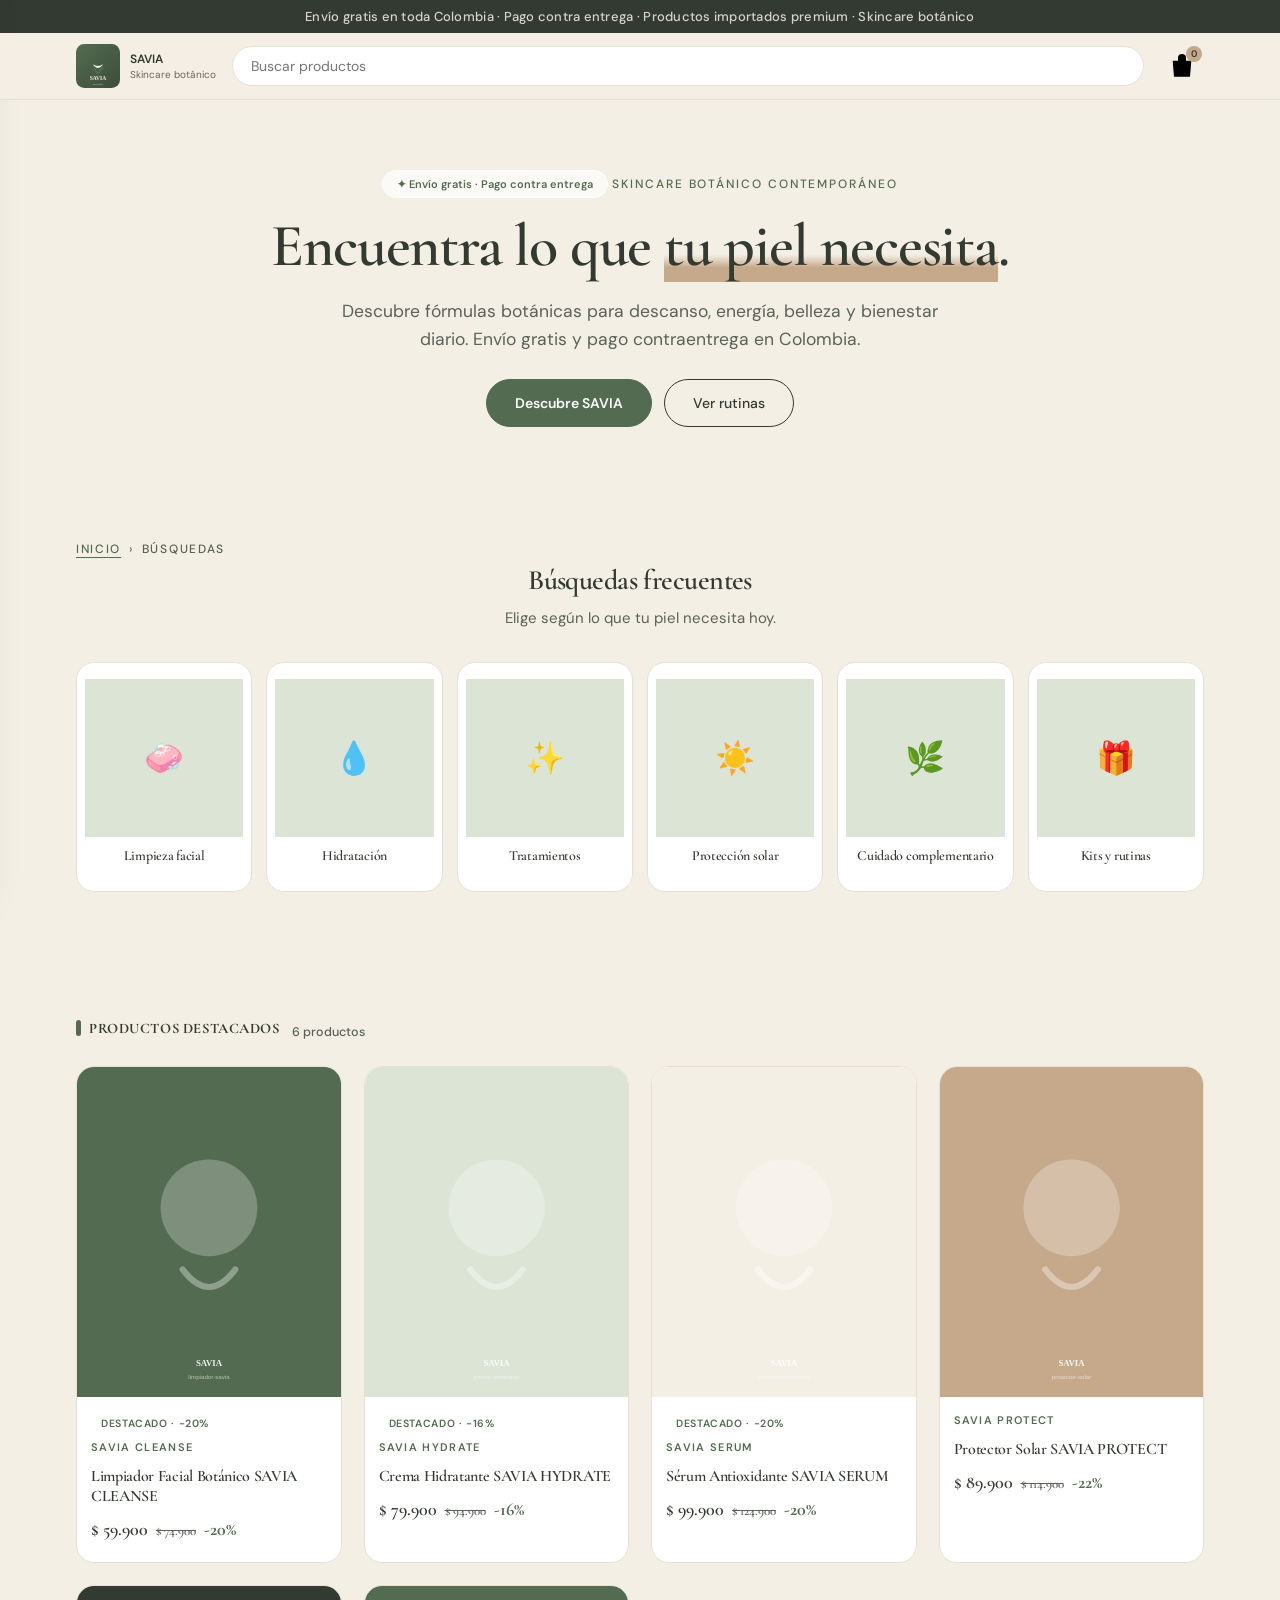
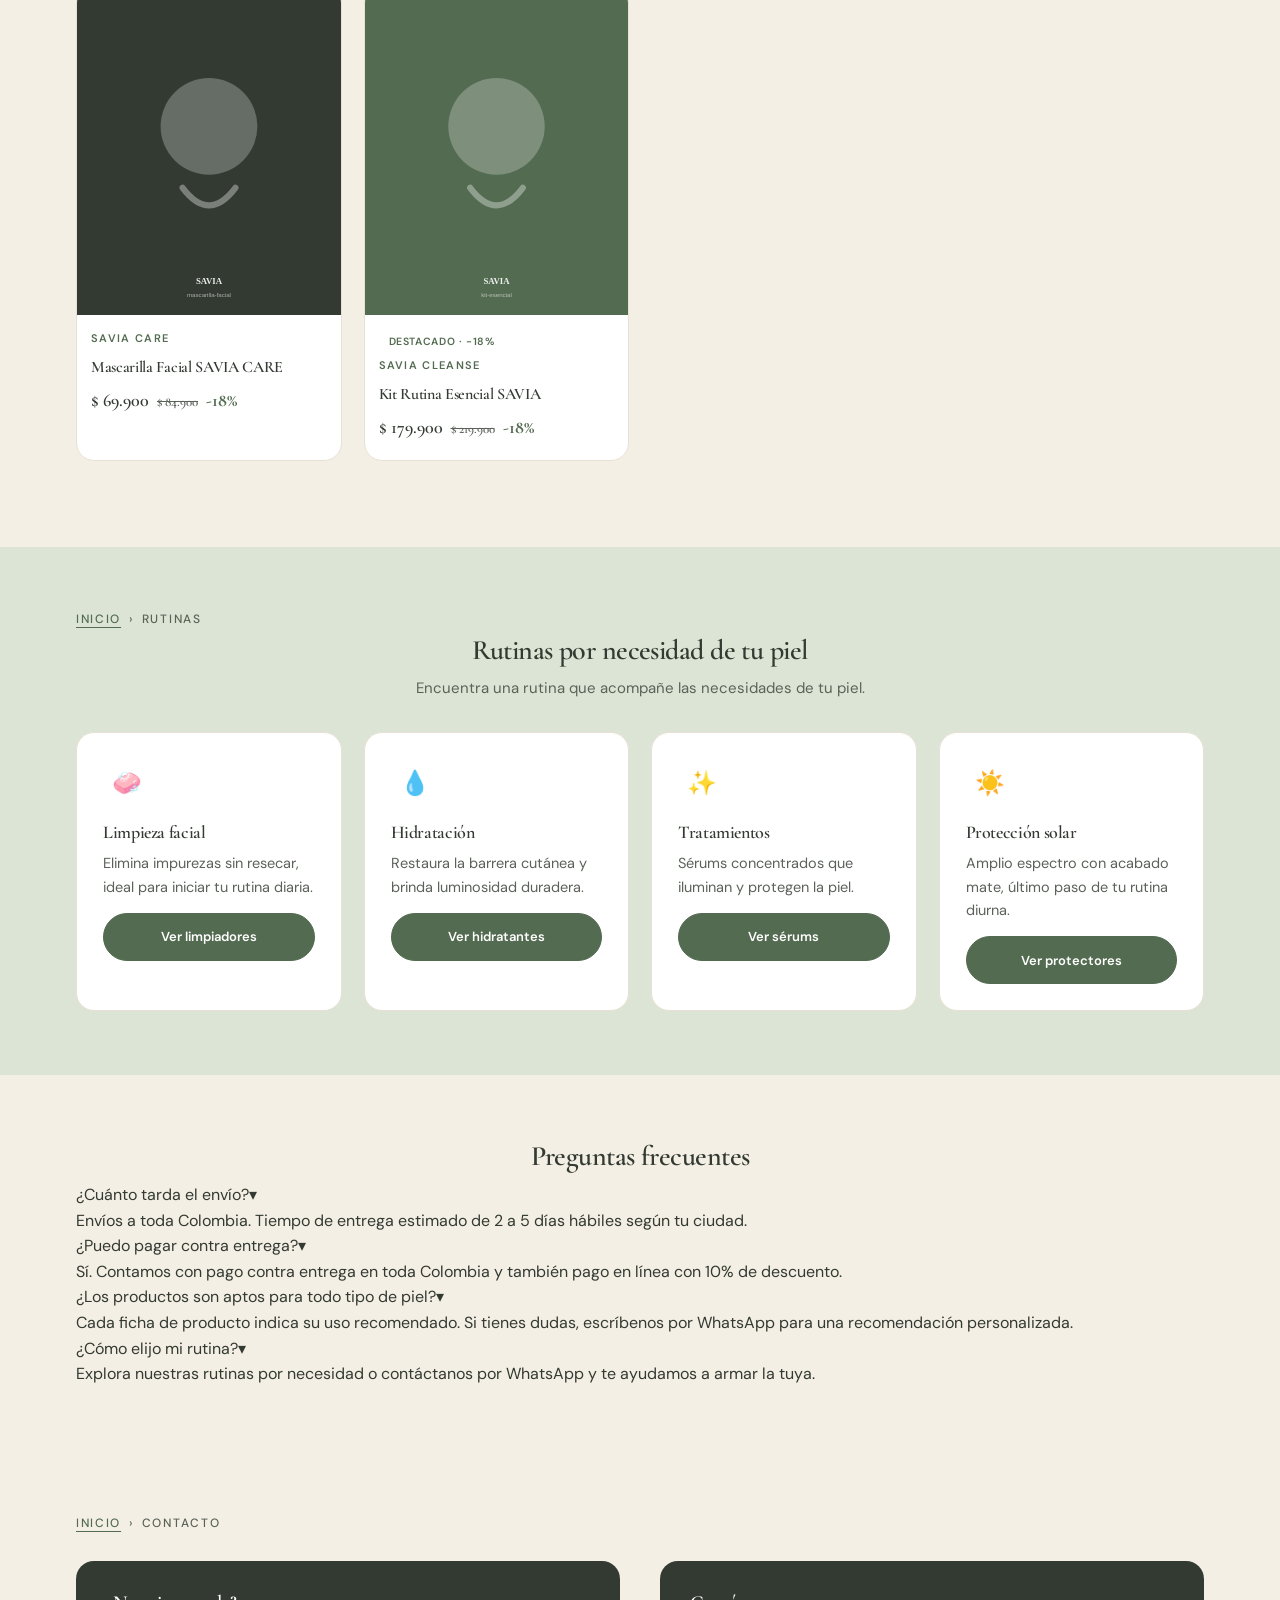
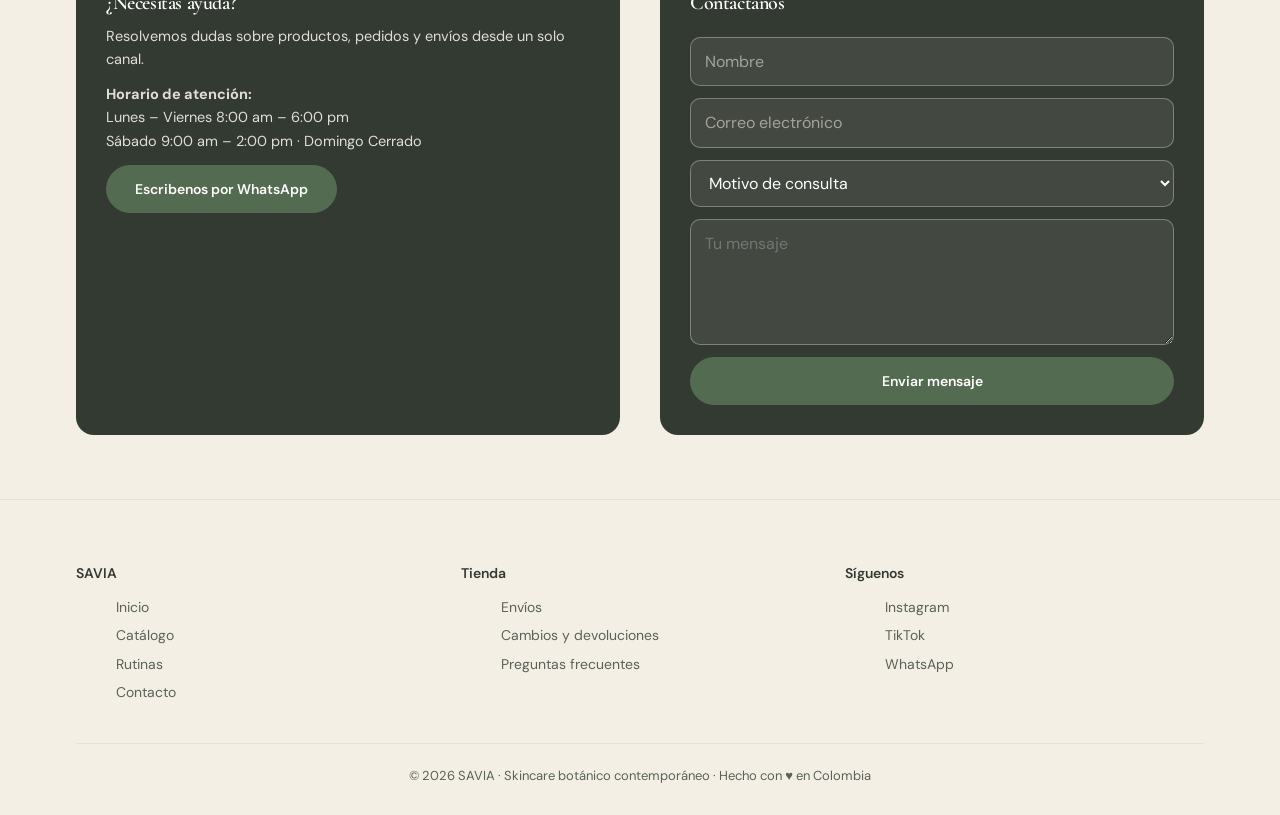
==== commit 83df500e: "Auditoría visual y mejoras UX (v2) - CSS reescrito: diseño más premium, jerarquía tipográfica, compo" ====
--- a/index.html
+++ b/index.html
@@ -62,8 +62,8 @@
     <div class="wrap">
       <div class="hero-badge">✦ Envío gratis · Pago contra entrega</div>
       <span class="eyebrow">Skincare botánico contemporáneo</span>
-      <h1>Tu piel,<br>en su <em>mejor esencia</em>.</h1>
-      <p class="lead">Descubre una forma consciente de cuidar tu piel con SAVIA. Productos bien formulados, información transparente y una experiencia digital sencilla.</p>
+      <h1>Encuentra lo que <em>tu piel necesita</em>.</h1>
+      <p class="lead">Descubre fórmulas botánicas para descanso, energía, belleza y bienestar diario. Envío gratis y pago contraentrega en Colombia.</p>
       <div class="hero-cta">
         <a href="#tienda" class="btn savia">Descubre SAVIA</a>
         <a href="#rutinas" class="btn outline">Ver rutinas</a>
@@ -72,27 +72,37 @@
     <div class="hero-org"></div>
   </section>
 
-  <!-- Presentación de SAVIA -->
+  <!-- Búsquedas frecuentes (estilo nevora) -->
   <section class="section">
     <div class="wrap">
-      <h2 class="section-title">Presentación de SAVIA</h2>
-      <p class="section-sub">La savia es la esencia vital que nutre y sostiene a las plantas. SAVIA toma esa idea como metáfora del cuidado de la piel: nutrir, proteger y acompañar sus necesidades mediante rutinas conscientes y productos bien formulados.</p>
-      <div class="grid-productos" style="grid-template-columns:repeat(auto-fit,minmax(260px,1fr));gap:22px">
-        <div class="rutina-card" style="background:var(--savia-niebla);border:none">
-          <div class="icon" style="background:var(--arena);color:#3a2e22">🌿</div>
-          <h4>Naturalidad</h4>
-          <p>Inspiración en la riqueza de la naturaleza, sin promesas exageradas.</p>
-        </div>
-        <div class="rutina-card" style="background:var(--savia-niebla);border:none">
-          <div class="icon" style="background:var(--savia-suave);color:var(--savia)">✨</div>
-          <h4>Transparencia</h4>
-          <p>Información clara sobre ingredientes, uso y beneficios.</p>
-        </div>
-        <div class="rutina-card" style="background:var(--savia-niebla);border:none">
-          <div class="icon" style="background:var(--savia-suave);color:var(--savia)">🤝</div>
-          <h4>Confianza</h4>
-          <p>Calidad y respaldo verificables a precios razonables.</p>
-        </div>
+      <div class="bread"><a href="#">Inicio</a> <span>›</span> Búsquedas</div>
+      <h2 class="section-title">Búsquedas frecuentes</h2>
+      <p class="section-sub">Elige según lo que tu piel necesita hoy.</p>
+      <div class="grid-productos" style="grid-template-columns:repeat(auto-fill,minmax(150px,1fr));gap:14px">
+        <a href="#tienda?cat=limpieza" class="product-card" style="text-align:center;padding:16px 8px">
+          <div class="ph" style="aspect-ratio:1;background:var(--savia-niebla)"><div style="font-size:32px">🧼</div></div>
+          <div class="info" style="padding:10px 4px 4px"><h3 style="font-size:14px">Limpieza facial</h3></div>
+        </a>
+        <a href="#tienda?cat=hidratacion" class="product-card" style="text-align:center;padding:16px 8px">
+          <div class="ph" style="aspect-ratio:1;background:var(--savia-niebla)"><div style="font-size:32px">💧</div></div>
+          <div class="info" style="padding:10px 4px 4px"><h3 style="font-size:14px">Hidratación</h3></div>
+        </a>
+        <a href="#tienda?cat=tratamiento" class="product-card" style="text-align:center;padding:16px 8px">
+          <div class="ph" style="aspect-ratio:1;background:var(--savia-niebla)"><div style="font-size:32px">✨</div></div>
+          <div class="info" style="padding:10px 4px 4px"><h3 style="font-size:14px">Tratamientos</h3></div>
+        </a>
+        <a href="#tienda?cat=proteccion" class="product-card" style="text-align:center;padding:16px 8px">
+          <div class="ph" style="aspect-ratio:1;background:var(--savia-niebla)"><div style="font-size:32px">☀️</div></div>
+          <div class="info" style="padding:10px 4px 4px"><h3 style="font-size:14px">Protección solar</h3></div>
+        </a>
+        <a href="#tienda?cat=cuidado" class="product-card" style="text-align:center;padding:16px 8px">
+          <div class="ph" style="aspect-ratio:1;background:var(--savia-niebla)"><div style="font-size:32px">🌿</div></div>
+          <div class="info" style="padding:10px 4px 4px"><h3 style="font-size:14px">Cuidado complementario</h3></div>
+        </a>
+        <a href="#tienda?cat=kits" class="product-card" style="text-align:center;padding:16px 8px">
+          <div class="ph" style="aspect-ratio:1;background:var(--savia-niebla)"><div style="font-size:32px">🎁</div></div>
+          <div class="info" style="padding:10px 4px 4px"><h3 style="font-size:14px">Kits y rutinas</h3></div>
+        </a>
       </div>
     </div>
   </section>
--- a/assets/css/style.css
+++ b/assets/css/style.css
@@ -36,19 +36,21 @@
   --espacio-xl:64px;
 }
 
-*{box-sizing:border-box;margin:0;padding:0}
+*,::before,::after{box-sizing:border-box}
 html{scroll-behavior:smooth;overflow-anchor:none}
 body{
   background:var(--fondo-principal);
   color:var(--texto-principal);
   font:400 16px/1.6 var(--ff-cuerpo);
   -webkit-font-smoothing:antialiased;
+  margin:0
 }
 img{max-width:100%;display:block}
 a{color:inherit;text-decoration:none}
 button{font-family:inherit;background:none;border:0;cursor:pointer;font:inherit}
 input,select,textarea{font-family:inherit;font:inherit}
-h1,h2,h3,h4{font-family:var(--ff-titular);line-height:1.2;letter-spacing:-0.02em}
+h1,h2,h3,h4{font-family:var(--ff-titular);line-height:1.2;letter-spacing:-0.02em;margin:0}
+p{margin:0}
 .skip{position:absolute;left:-999px;top:8px;background:var(--blanco);color:var(--grafito);padding:10px 16px;border-radius:10px;z-index:999;font-weight:600}
 .skip:focus{left:8px}
 .wrap{max-width:1180px;margin:0 auto;padding:0 26px}
@@ -56,31 +58,18 @@
 .section-title{font:600 28px/1.25 var(--ff-titular);color:var(--grafito);text-align:center;margin-bottom:8px}
 .section-sub{color:var(--texto-secundario);text-align:center;font-size:15px;max-width:620px;margin:0 auto 32px}
 
-/* ============ Botones ============ */
-.btn{
-  display:inline-flex;align-items:center;justify-content:center;gap:8px;
-  min-height:48px;padding:0 28px;border-radius:var(--radio-pill);
-  border:1.5px solid var(--grafito);background:var(--grafito);color:var(--blanco);
-  font:500 14px var(--ff-cuerpo);transition:transform .2s,box-shadow .2s,background .2s,color .2s
-}
-.btn:hover{transform:translateY(-1px);box-shadow:var(--sombra-suave)}
-.btn.savia{background:var(--savia);border-color:var(--savia);color:var(--blanco);font-weight:600}
-.btn.savia:hover{box-shadow:var(--sombra)}
-.btn.outline{background:transparent;color:var(--grafito)}
-.btn.ghost{background:transparent;color:var(--texto-secundario)}
-.btn.ghost:hover{background:rgba(51,58,50,0.06)}
-
-/* ============ Header / Navegación ============ */
+/* ============ Barra superior (topbar) ============ */
 .topbar{
   background:var(--grafito);color:rgba(244,239,229,0.85);
-  text-align:center;padding:8px 12px;font:400 13px var(--ff-cuerpo);letter-spacing:.02em
-}
-#header{position:sticky;top:0;z-index:60;background:rgba(244,239,229,0.92);backdrop-filter:blur(12px);-webkit-backdrop-filter:blur(12px);border-bottom:1px solid var(--borde)}
+  text-align:center;padding:8px 12px;font:500 13px var(--ff-cuerpo);letter-spacing:.02em
+}
+
+/* ============ Header / Navegación ============ */
+#header{position:sticky;top:0;z-index:60;background:rgba(244,239,229,0.94);backdrop-filter:blur(12px);-webkit-backdrop-filter:blur(12px);border-bottom:1px solid var(--borde)}
 .hd{display:grid;grid-template-columns:auto 1fr auto;align-items:center;gap:16px;max-width:1180px;margin:0 auto;padding:11px 26px}
-@media(max-width:768px){.hd{grid-template-columns:44px 1fr auto}}
 .brand{justify-self:start;display:flex;align-items:center;gap:10px}
 .brand img{height:44px;display:block}
-.brand .bt{font:600 12.5px/1.35 var(--ff-cuerpo);color:var(--grafito);max-width:172px;text-align:left}
+.brand .bt{font:600 12px/1.35 var(--ff-cuerpo);color:var(--grafito);max-width:172px;text-align:left}
 .search{position:relative;flex:1;min-width:0}
 .search input{width:100%;border:1.5px solid var(--borde);border-radius:var(--radio-pill);background:var(--blanco);padding:10px 18px;font:400 14px var(--ff-cuerpo);color:var(--grafito)}
 .search input:focus{outline:none;border-color:var(--savia)}
@@ -90,7 +79,7 @@
 .ib .badge{position:absolute;top:2px;right:2px;min-width:16px;height:16px;padding:0 4px;border-radius:9px;background:var(--arena);color:var(--grafito);font:600 9.5px/16px var(--ff-cuerpo);text-align:center}
 
 /* Menú móvil */
-.mm-toggle{display:none;width:44px;height:44px;border-radius:50%;background:transparent;color:var(--grafito);grid-place-items:center;cursor:pointer;transition:background .2s;justify-self:end}
+.mm-toggle{display:none;width:44px;height:44px;border-radius:50%;background:transparent;color:var(--grafito);place-items:center;cursor:pointer;transition:background .2s;justify-self:end}
 .mm-toggle:hover{background:rgba(51,58,50,0.06)}
 .mm{position:fixed;inset:0;background:rgba(51,58,50,0.45);z-index:75;opacity:0;visibility:hidden;transition:.3s;backdrop-filter:blur(2px)}
 .mm.open{opacity:1;visibility:visible}
@@ -106,28 +95,27 @@
 
 /* ============ Héroe ============ */
 .hero{padding:70px 0 50px;text-align:center;position:relative;overflow:hidden}
-.hero::after{content:"";position:absolute;inset:-20% -10% auto -10%;background:var(--savia-niebla);border-radius:50%;z-index:-1;filter:blur(60px)}
+.hero-org{position:absolute;inset:-10% -5% auto -5%;background:var(--savia-niebla);border-radius:60% 40% 70% 30% / 50% 60% 40% 50%;z-index:-1;filter:blur(70px);opacity:0.9}
+.hero-badge{display:inline-flex;align-items:center;gap:8px;background:rgba(255,255,255,0.7);border:1px solid rgba(255,255,255,0.5);border-radius:var(--radio-pill);padding:6px 14px;font:600 11px var(--ff-cuerpo);color:var(--savia);backdrop-filter:blur(8px);margin-bottom:14px}
 .hero .eyebrow{font:500 12px var(--ff-cuerpo);letter-spacing:.16em;text-transform:uppercase;color:var(--savia);margin-bottom:12px;display:inline-block}
 .hero h1{font:600 clamp(34px,5vw,60px)/1.15 var(--ff-titular);color:var(--grafito);margin:0 0 16px}
 .hero h1 em{font-style:normal;background:linear-gradient(transparent 62%,var(--arena)80%)}
 .hero .lead{font-size:17.5px;color:var(--texto-secundario);max-width:620px;margin:0 auto 26px}
 .hero-cta{display:flex;gap:12px;justify-content:center;flex-wrap:wrap;margin-top:10px}
 
-/* ============ Tarjetas / Productos ============ */
-.ph{position:relative;background:var(--blanco);display:grid;place-items:center;overflow:hidden;border-radius:18px}
-.ph img{width:100%;height:100%;object-fit:contain;transition:transform .5s}
-.product-card{cursor:pointer;border-radius:18px;overflow:hidden;background:var(--blanco);border:1px solid var(--borde);transition:transform .3s,box-shadow .3s}
-.product-card:hover{transform:translateY(-4px);box-shadow:var(--sombra)}
-.product-card .ph{aspect-ratio:4/5}
-.product-card .info{padding:16px 14px 12px}
-.product-card .linea{font:600 11px var(--ff-cuerpo);letter-spacing:.12em;text-transform:uppercase;color:var(--savia);margin-bottom:6px;display:block}
-.product-card h3{font:600 16px/1.25 var(--ff-titular);color:var(--grafito);margin:0 0 6px}
-.product-card .precio{display:flex;align-items:baseline;gap:8px;font:600 18px var(--ff-titular);color:var(--grafito);margin:0 0 10px}
-.product-card .precio ant{font-size:13px;color:var(--texto-secundario);text-decoration:line-through}
-.product-card .etiqueta{display:inline-flex;align-items:center;gap:6px;background:var(--savia-suave);color:var(--savia);border-radius:var(--radio-pill);padding:4px 10px;font:600 10.5px var(--ff-cuerpo);text-transform:uppercase;letter-spacing:.06em}
-
-/* Grid de productos */
-.grid-productos{display:grid;grid-template-columns:repeat(auto-fill,minmax(220px,1fr));gap:22px;margin-top:26px}
+/* ============ Botones ============ */
+.btn{
+  display:inline-flex;align-items:center;justify-content:center;gap:8px;
+  min-height:48px;padding:0 28px;border-radius:var(--radio-pill);
+  border:1.5px solid var(--grafito);background:var(--grafito);color:var(--blanco);
+  font:500 14px var(--ff-cuerpo);transition:transform .2s,box-shadow .2s,background .2s,color .2s
+}
+.btn:hover{transform:translateY(-1px);box-shadow:var(--sombra-suave)}
+.btn.savia{background:var(--savia);border-color:var(--savia);color:var(--blanco);font-weight:600}
+.btn.savia:hover{box-shadow:var(--sombra)}
+.btn.outline{background:transparent;color:var(--grafito)}
+.btn.ghost{background:transparent;color:var(--texto-secundario)}
+.btn.ghost:hover{background:rgba(51,58,50,0.06)}
 
 /* ============ Categorías (burbujas) ============ */
 .cats{padding:40px 0 10px}
@@ -138,19 +126,24 @@
 .bub:hover .bp{transform:translateY(-3px);box-shadow:var(--sombra-suave)}
 .bub .bl{font:600 12.5px/1.3 var(--ff-cuerpo);max-width:100%;text-align:center;white-space:normal;height:36px;overflow:hidden;color:var(--grafito)}
 
-/* ============ Carrusel ============ */
-.carsec{padding:40px 0 10px}
-.crow{position:relative;max-width:1180px;margin:0 auto;padding:0 26px}
+/* ============ Grid de productos ============ */
+.grid-productos{display:grid;grid-template-columns:repeat(auto-fill,minmax(220px,1fr));gap:22px;margin-top:26px}
+.product-card{cursor:pointer;border-radius:18px;overflow:hidden;background:var(--blanco);border:1px solid var(--borde);transition:transform .3s,box-shadow .3s;display:flex;flex-direction:column}
+.product-card:hover{transform:translateY(-4px);box-shadow:var(--sombra)}
+.product-card .ph{position:relative;background:var(--blanco);display:grid;place-items:center;overflow:hidden;aspect-ratio:4/5}
+.product-card .ph img{width:100%;height:100%;object-fit:contain;transition:transform .5s}
+.product-card .info{padding:16px 14px 12px;display:flex;flex-direction:column;gap:6px}
+.product-card .linea{font:600 11px var(--ff-cuerpo);letter-spacing:.12em;text-transform:uppercase;color:var(--savia);margin-bottom:6px;display:block}
+.product-card h3{font:600 16px/1.25 var(--ff-titular);color:var(--grafito);margin:0 0 6px}
+.product-card .precio{display:flex;align-items:baseline;gap:8px;font:600 18px var(--ff-titular);color:var(--grafito);margin:0 0 10px}
+.product-card .precio ant{font-size:13px;color:var(--texto-secundario);text-decoration:line-through}
+.product-card .etiqueta{display:inline-flex;align-items:center;gap:6px;background:var(--savia-suave);color:var(--savia);border-radius:var(--radio-pill);padding:4px 10px;font:600 10.5px var(--ff-cuerpo);text-transform:uppercase;letter-spacing:.06em}
+
+/* Filtros / acciones de listado */
 .chead{display:flex;align-items:baseline;gap:12px;margin-bottom:14px;flex-wrap:wrap}
 .clab{display:inline-flex;align-items:center;gap:8px;font:700 14.5px var(--ff-titular);letter-spacing:.04em;text-transform:uppercase}
 .clab::before{content:"";width:5px;height:16px;border-radius:3px;background:var(--savia)}
-.ctrack{display:grid;grid-auto-flow:column;--cols:2.4;--gap:16px;grid-auto-columns:calc((100% - (var(--cols) - 1)*var(--gap))/var(--cols));gap:var(--gap);overflow-x:auto;scroll-snap-type:x mandatory;scroll-behavior:smooth;overscroll-behavior-x:contain;padding:6px 2px 14px;scrollbar-width:none}
-.ctrack::-webkit-scrollbar{display:none}
-@media(min-width:700px){.ctrack{--cols:3.4}}
-@media(min-width:1020px){.ctrack{--cols:4.6;--gap:20px}}
-.cnav{display:flex;justify-content:center;gap:8px;margin-top:6px}
-.cdot{width:8px;height:8px;border-radius:999px;border:0;padding:0;background:var(--borde);cursor:pointer;transition:.3s}
-.cdot.on{background:var(--grafito);width:22px}
+.cmeta{font:500 12.5px var(--ff-cuerpo);color:var(--mu,var(--texto-secundario))}
 
 /* ============ Rutinas ============ */
 .rutinas{background:var(--fondo-secundario)}
@@ -161,31 +154,6 @@
 .rutina-card h4{font:600 18px/1.3 var(--ff-titular);color:var(--grafito);margin-bottom:8px}
 .rutina-card p{font-size:14.5px;color:var(--texto-secundario);margin-bottom:14px}
 .rutina-card .btn{width:100%;font-size:13px;padding:0 14px}
-
-/* ============ FAQ ============ */
-.faq-grid{display:grid;grid-template-columns:repeat(auto-fit,minmax(280px,1fr));gap:20px;margin-top:30px}
-.faq-item{border:1px solid var(--borde);border-radius:14px;overflow:hidden;background:var(--blanco)}
-.faq-q{padding:16px 20px;font:600 15px var(--ff-titular);color:var(--grafito);cursor:pointer;display:flex;justify-content:space-between;align-items:center}
-.faq-a{padding:0 20px 18px;color:var(--texto-secundario);font-size:14.5px;max-height:0;overflow:hidden;transition:max-height .3s}
-.faq-a.open{max-height:400px}
-
-/* ============ Contacto / Footer ============ */
-.contacto{display:grid;grid-template-columns:1fr 1fr;gap:40px;margin-top:30px}
-.contacto .card{background:var(--grafito);color:var(--marfil);border-radius:18px;padding:30px}
-.contacto .card h3{font:600 20px var(--ff-titular);color:var(--blanco);margin-bottom:10px}
-.contacto .card p{color:rgba(244,239,229,0.9);font-size:14.5px;margin-bottom:12px}
-.contacto form{display:flex;flex-direction:column;gap:12px}
-.contacto input, .contacto select, .contacto textarea{width:100;border:1px solid rgba(244,239,229,0.35);background:rgba(244,239,229,0.08);color:var(--blanco);border-radius:10px;padding:11px 14px;font:inherit}
-.contacto input::placeholder{color:rgba(244,239,229,0.55)}
-.contacto input:focus,.contacto select:focus,.contacto textarea:focus{outline:none;border-color:var(--arena)}
-footer{border-top:1px solid var(--borde);padding:40px 0 28px;color:var(--texto-secundario);font-size:14px}
-.footer-grid{display:grid;grid-template-columns:repeat(auto-fit,minmax(180px,1fr));gap:26px;margin-bottom:26px}
-.footer-col h5{font:600 14px var(--ff-cuerpo);color:var(--grafito);margin-bottom:12px}
-.footer-col ul{list-style:none}
-.footer-col ul li{margin-bottom:6px}
-.footer-col ul li a{color:var(--texto-secundario);transition:color .2s}
-.footer-col ul li a:hover{color:var(--savia)}
-.copy{text-align:center;padding-top:22px;border-top:1px solid var(--borde);color:var(--texto-secundario);font-size:13px}
 
 /* ============ Ficha de producto (producto.html) ============ */
 .producto{padding:40px 0 60px}
@@ -238,19 +206,27 @@
 .tab-panel ul{list-style:disc inside;margin:0 0 12px;padding-left:16px}
 .tab-panel li{margin-bottom:6px}
 
-/* ============ Responsive ============ */
-@media(max-width:768px){
-  .producto-wrap{grid-template-columns:1fr}
-  .producto .ph{aspect-ratio:1}
-  .contacto{grid-template-columns:1fr}
-  .hd{grid-template-columns:44px 1fr auto}
-  .mm-toggle{display:grid}
-}
-@media(max-width:560px){
-  .actions{flex-direction:column}
-  .qty{width:100%}
-  .btn-add{width:100%}
-}
+/* ============ Breadcrumb ============ */
+.bread{font:500 12px var(--ff-cuerpo);letter-spacing:.14em;text-transform:uppercase;color:var(--texto-secundario);margin-bottom:6px;display:flex;align-items:center;gap:8px}
+.bread a{color:var(--savia);text-decoration:underline;text-decoration-thickness:1px;text-underline-offset:4px}
+
+/* ============ Contacto / Footer ============ */
+.contacto{display:grid;grid-template-columns:1fr 1fr;gap:40px;margin-top:30px}
+.contacto .card{background:var(--grafito);color:var(--marfil);border-radius:18px;padding:30px}
+.contacto .card h3{font:600 20px var(--ff-titular);color:var(--blanco);margin-bottom:10px}
+.contacto .card p{color:rgba(244,239,229,0.9);font-size:14.5px;margin-bottom:12px}
+.contacto form{display:flex;flex-direction:column;gap:12px}
+.contacto input, .contacto select, .contacto textarea{width:100%;border:1px solid rgba(244,239,229,0.35);background:rgba(244,239,229,0.08);color:var(--blanco);border-radius:10px;padding:11px 14px;font:inherit}
+.contacto input::placeholder{color:rgba(244,239,229,0.55)}
+.contacto input:focus,.contacto select:focus,.contacto textarea:focus{outline:none;border-color:var(--arena)}
+footer{border-top:1px solid var(--borde);padding:40px 0 28px;color:var(--texto-secundario);font-size:14px}
+.footer-grid{display:grid;grid-template-columns:repeat(auto-fit,minmax(180px,1fr));gap:26px;margin-bottom:26px}
+.footer-col h5{font:600 14px var(--ff-cuerpo);color:var(--grafito);margin-bottom:12px}
+.footer-col ul{list-style:none}
+.footer-col ul li{margin-bottom:6px}
+.footer-col ul li a{color:var(--texto-secundario);transition:color .2s}
+.footer-col ul li a:hover{color:var(--savia)}
+.copy{text-align:center;padding-top:22px;border-top:1px solid var(--borde);color:var(--texto-secundario);font-size:13px}
 
 /* ============ Carrito flotante ============ */
 .cd-overlay{position:fixed;inset:0;background:rgba(51,58,50,0.35);z-index:50;opacity:0;visibility:hidden;transition:.3s;backdrop-filter:blur(3px)}
@@ -273,13 +249,19 @@
 .cd-total{border-top:1px solid var(--borde);padding:16px 20px;background:var(--fondo-secundario)}
 .cd-pagos{margin:10px 0}
 
-/* ============ Breadcrumb ============ */
-.bread{font:500 12px var(--ff-cuerpo);letter-spacing:.14em;text-transform:uppercase;color:var(--texto-secundario);margin-bottom:6px;display:flex;align-items:center;gap:8px}
-.bread a{color:var(--savia);text-decoration:underline;text-decoration-thickness:1px;text-underline-offset:4px}
-
-/* ============ Hero mejorado ============ */
-.hero-org{position:absolute;inset:-10% -5% auto -5%;background:var(--savia-niebla);border-radius:60% 40% 70% 30% / 50% 60% 40% 50%;z-index:-1;filter:blur(70px);opacity:0.9}
-.hero-badge{display:inline-flex;align-items:center;gap:8px;background:rgba(255,255,255,0.7);border:1px solid rgba(255,255,255,0.5);border-radius:var(--radio-pill);padding:6px 14px;font:600 11px var(--ff-cuerpo);color:var(--savia);backdrop-filter:blur(8px);margin-bottom:14px}
+/* ============ Responsive ============ */
+@media(max-width:768px){
+  .producto-wrap{grid-template-columns:1fr}
+  .producto .ph{aspect-ratio:1}
+  .contacto{grid-template-columns:1fr}
+  .hd{grid-template-columns:44px 1fr auto}
+  .mm-toggle{display:grid}
+}
+@media(max-width:560px){
+  .actions{flex-direction:column}
+  .qty{width:100%}
+  .btn-add{width:100%}
+}
 
 /* Utilidades */
 .center{text-align:center}
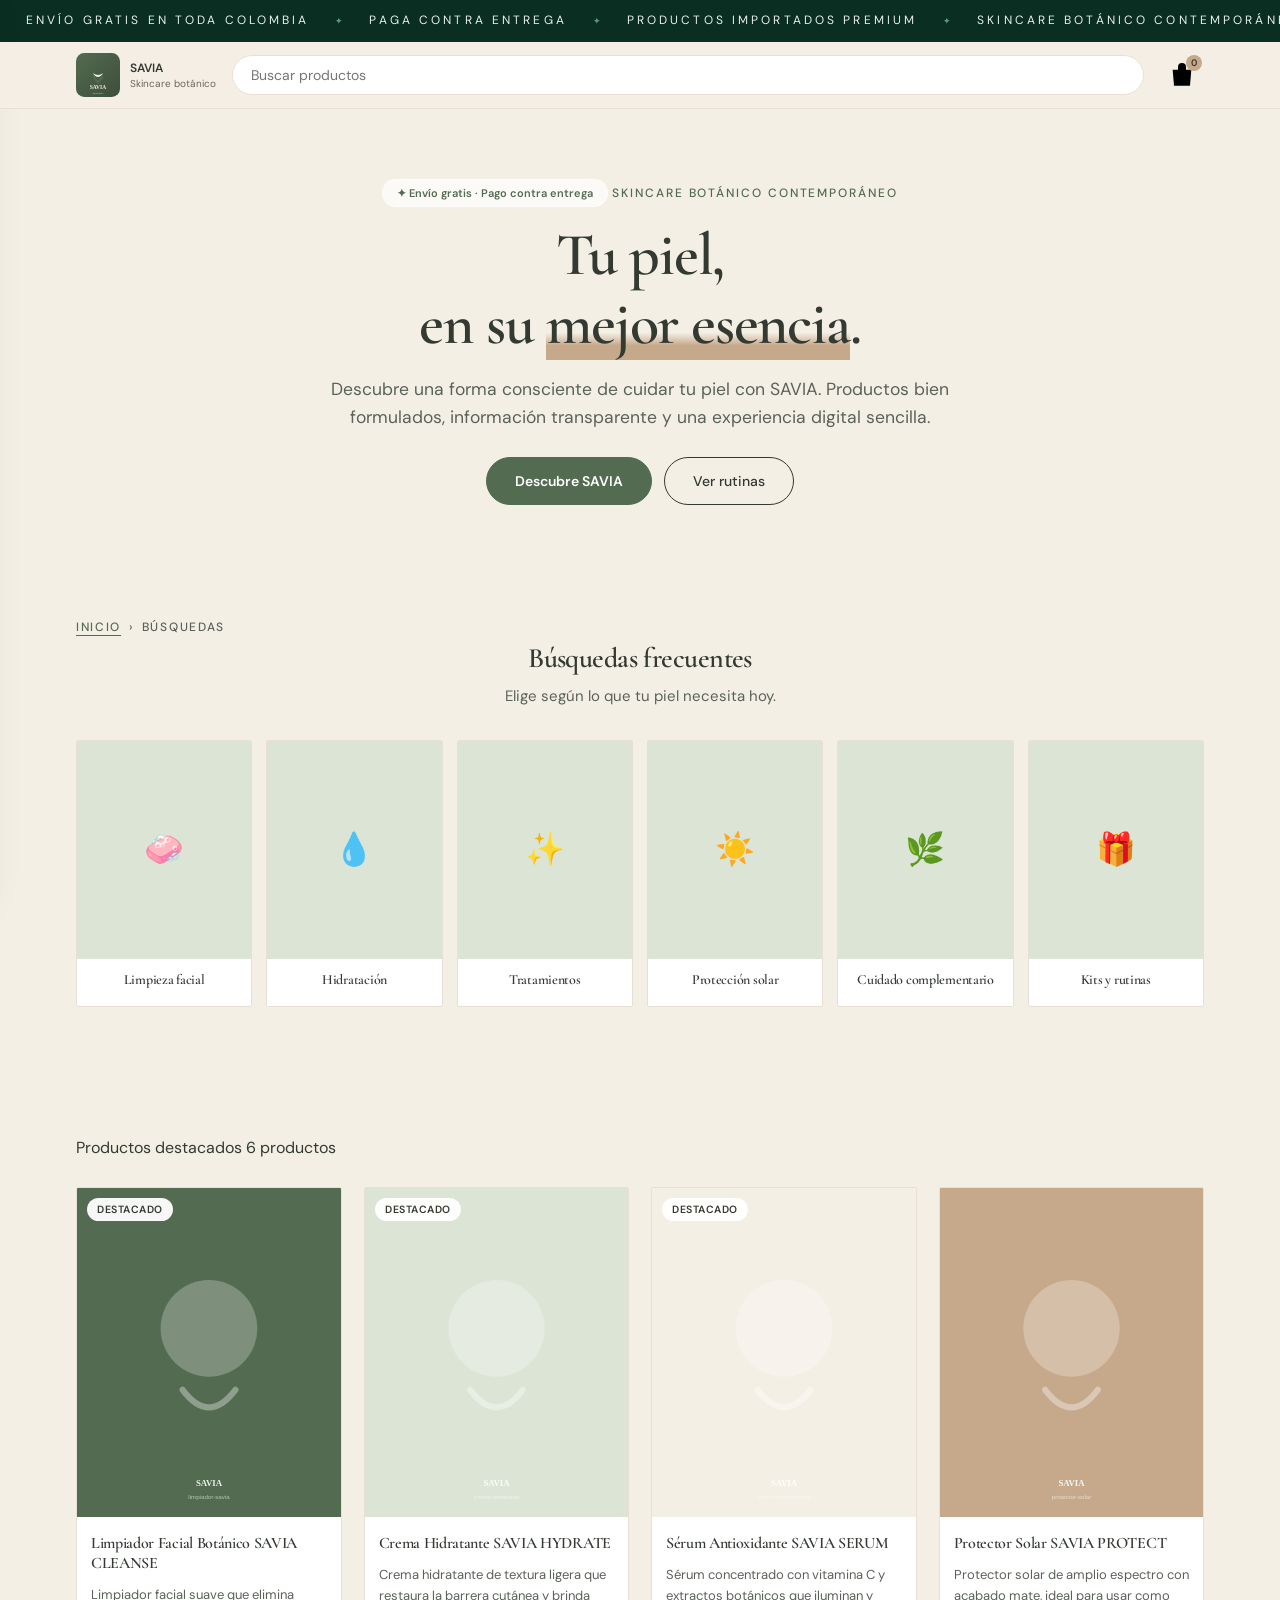
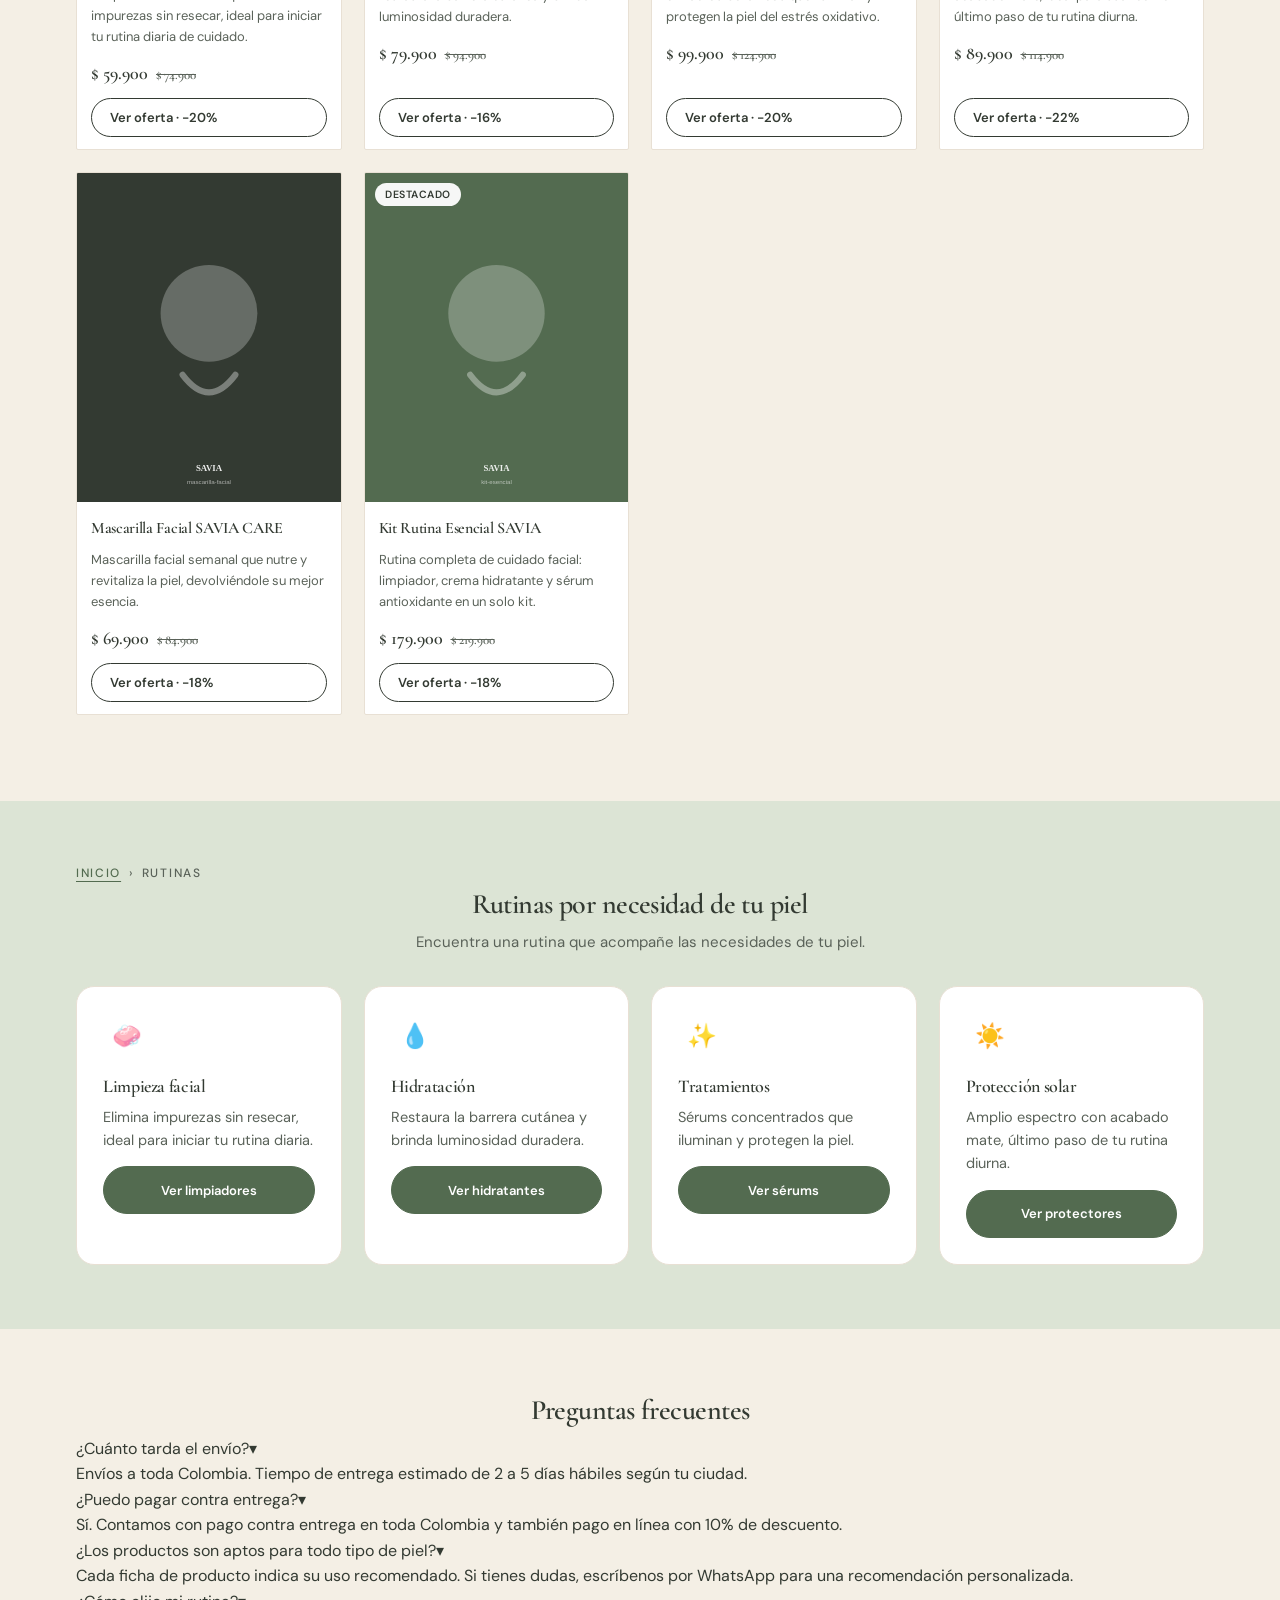
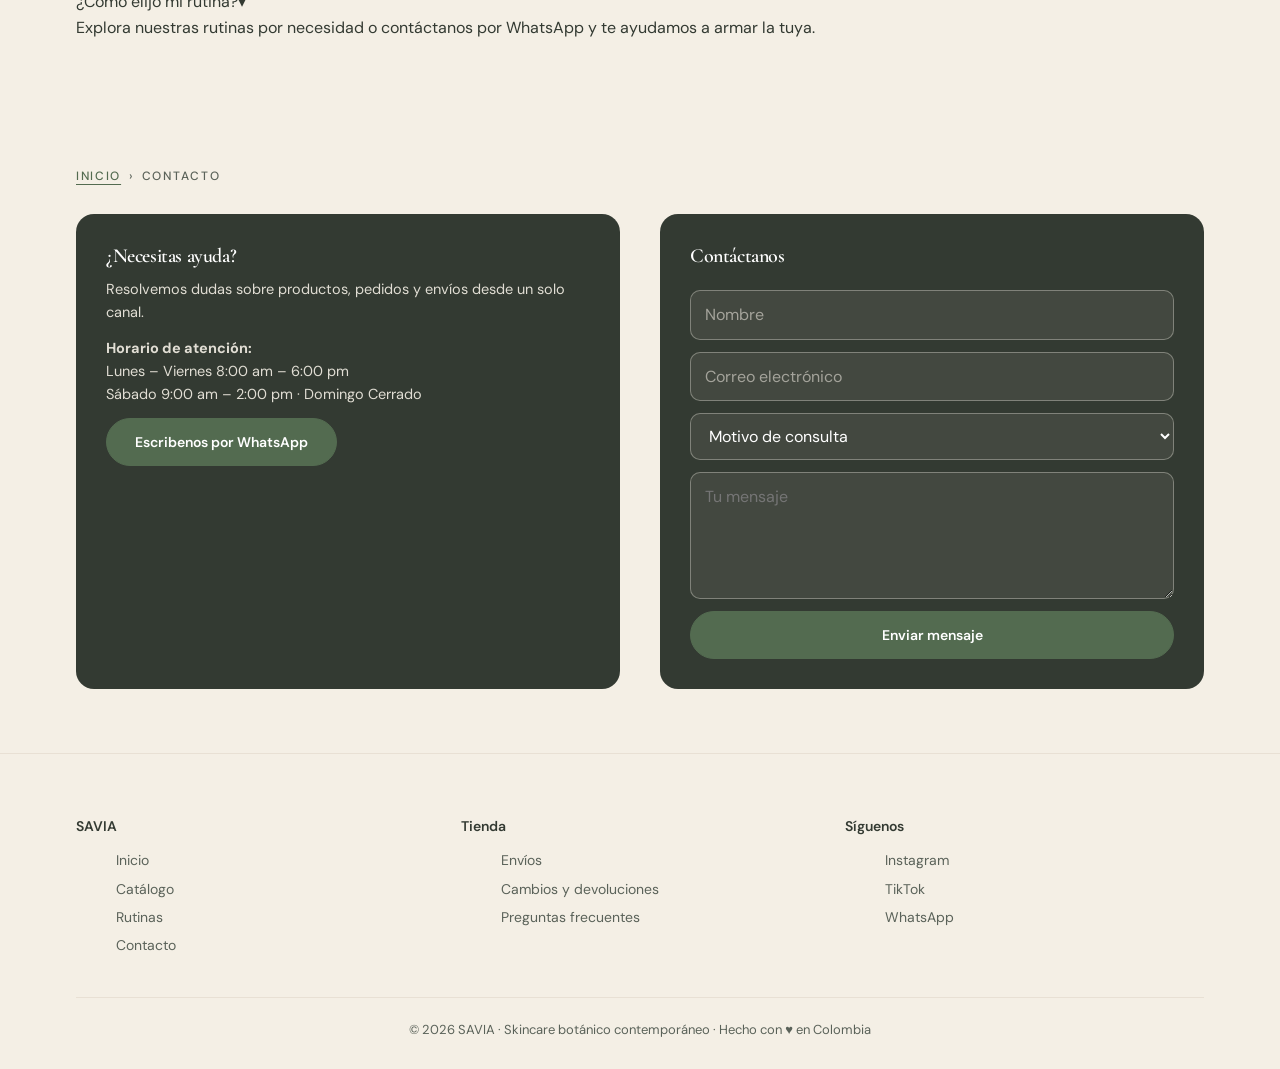
==== commit 07b1fed4: "Auditoría visual v3 — sitio idéntico a nevora.com.co con branding SAVIA - Topbar nevora (marquee: en" ====
--- a/index.html
+++ b/index.html
@@ -21,7 +21,23 @@
 <body>
 <a class="skip" href="#tienda">Ir a los productos</a>
 
-<div class="topbar">Envío gratis en toda Colombia&nbsp;·&nbsp;Pago contra entrega&nbsp;·&nbsp;Productos importados premium&nbsp;·&nbsp;Skincare botánico</div>
+<!-- Topbar nevora (marquee) -->
+<div class="nv-bar">
+  <div class="nv-marquee">
+    <div class="nv-set">
+      <span>Envío gratis en toda Colombia</span><span class="nv-dot">✦</span>
+      <span>Paga contra entrega</span><span class="nv-dot">✦</span>
+      <span>Productos importados premium</span><span class="nv-dot">✦</span>
+      <span>Skincare botánico contemporáneo</span><span class="nv-dot">✦</span>
+    </div>
+    <div class="nv-set" aria-hidden="true">
+      <span>Envío gratis en toda Colombia</span><span class="nv-dot">✦</span>
+      <span>Paga contra entrega</span><span class="nv-dot">✦</span>
+      <span>Productos importados premium</span><span class="nv-dot">✦</span>
+      <span>Skincare botánico contemporáneo</span><span class="nv-dot">✦</span>
+    </div>
+  </div>
+</div>
 
 <header id="header">
   <div class="hd">
@@ -62,8 +78,8 @@
     <div class="wrap">
       <div class="hero-badge">✦ Envío gratis · Pago contra entrega</div>
       <span class="eyebrow">Skincare botánico contemporáneo</span>
-      <h1>Encuentra lo que <em>tu piel necesita</em>.</h1>
-      <p class="lead">Descubre fórmulas botánicas para descanso, energía, belleza y bienestar diario. Envío gratis y pago contraentrega en Colombia.</p>
+      <h1>Tu piel,<br>en su <em>mejor esencia</em>.</h1>
+      <p class="lead">Descubre una forma consciente de cuidar tu piel con SAVIA. Productos bien formulados, información transparente y una experiencia digital sencilla.</p>
       <div class="hero-cta">
         <a href="#tienda" class="btn savia">Descubre SAVIA</a>
         <a href="#rutinas" class="btn outline">Ver rutinas</a>
@@ -79,35 +95,47 @@
       <h2 class="section-title">Búsquedas frecuentes</h2>
       <p class="section-sub">Elige según lo que tu piel necesita hoy.</p>
       <div class="grid-productos" style="grid-template-columns:repeat(auto-fill,minmax(150px,1fr));gap:14px">
-        <a href="#tienda?cat=limpieza" class="product-card" style="text-align:center;padding:16px 8px">
-          <div class="ph" style="aspect-ratio:1;background:var(--savia-niebla)"><div style="font-size:32px">🧼</div></div>
-          <div class="info" style="padding:10px 4px 4px"><h3 style="font-size:14px">Limpieza facial</h3></div>
-        </a>
-        <a href="#tienda?cat=hidratacion" class="product-card" style="text-align:center;padding:16px 8px">
-          <div class="ph" style="aspect-ratio:1;background:var(--savia-niebla)"><div style="font-size:32px">💧</div></div>
-          <div class="info" style="padding:10px 4px 4px"><h3 style="font-size:14px">Hidratación</h3></div>
-        </a>
-        <a href="#tienda?cat=tratamiento" class="product-card" style="text-align:center;padding:16px 8px">
-          <div class="ph" style="aspect-ratio:1;background:var(--savia-niebla)"><div style="font-size:32px">✨</div></div>
-          <div class="info" style="padding:10px 4px 4px"><h3 style="font-size:14px">Tratamientos</h3></div>
-        </a>
-        <a href="#tienda?cat=proteccion" class="product-card" style="text-align:center;padding:16px 8px">
-          <div class="ph" style="aspect-ratio:1;background:var(--savia-niebla)"><div style="font-size:32px">☀️</div></div>
-          <div class="info" style="padding:10px 4px 4px"><h3 style="font-size:14px">Protección solar</h3></div>
-        </a>
-        <a href="#tienda?cat=cuidado" class="product-card" style="text-align:center;padding:16px 8px">
-          <div class="ph" style="aspect-ratio:1;background:var(--savia-niebla)"><div style="font-size:32px">🌿</div></div>
-          <div class="info" style="padding:10px 4px 4px"><h3 style="font-size:14px">Cuidado complementario</h3></div>
-        </a>
-        <a href="#tienda?cat=kits" class="product-card" style="text-align:center;padding:16px 8px">
-          <div class="ph" style="aspect-ratio:1;background:var(--savia-niebla)"><div style="font-size:32px">🎁</div></div>
-          <div class="info" style="padding:10px 4px 4px"><h3 style="font-size:14px">Kits y rutinas</h3></div>
-        </a>
-      </div>
-    </div>
-  </section>
-
-  <!-- Productos destacados -->
+        <a href="#tienda?cat=limpieza" class="nvc-card" style="text-align:center">
+          <div class="nvc-card__media"><div style="font-size:32px;display:grid;place-items:center;height:100%">🧼</div></div>
+          <div class="nvc-card__body" style="padding:12px 8px">
+            <h3 class="nvc-card__title" style="font-size:14px">Limpieza facial</h3>
+          </div>
+        </a>
+        <a href="#tienda?cat=hidratacion" class="nvc-card" style="text-align:center">
+          <div class="nvc-card__media"><div style="font-size:32px;display:grid;place-items:center;height:100%">💧</div></div>
+          <div class="nvc-card__body" style="padding:12px 8px">
+            <h3 class="nvc-card__title" style="font-size:14px">Hidratación</h3>
+          </div>
+        </a>
+        <a href="#tienda?cat=tratamiento" class="nvc-card" style="text-align:center">
+          <div class="nvc-card__media"><div style="font-size:32px;display:grid;place-items:center;height:100%">✨</div></div>
+          <div class="nvc-card__body" style="padding:12px 8px">
+            <h3 class="nvc-card__title" style="font-size:14px">Tratamientos</h3>
+          </div>
+        </a>
+        <a href="#tienda?cat=proteccion" class="nvc-card" style="text-align:center">
+          <div class="nvc-card__media"><div style="font-size:32px;display:grid;place-items:center;height:100%">☀️</div></div>
+          <div class="nvc-card__body" style="padding:12px 8px">
+            <h3 class="nvc-card__title" style="font-size:14px">Protección solar</h3>
+          </div>
+        </a>
+        <a href="#tienda?cat=cuidado" class="nvc-card" style="text-align:center">
+          <div class="nvc-card__media"><div style="font-size:32px;display:grid;place-items:center;height:100%">🌿</div></div>
+          <div class="nvc-card__body" style="padding:12px 8px">
+            <h3 class="nvc-card__title" style="font-size:14px">Cuidado complementario</h3>
+          </div>
+        </a>
+        <a href="#tienda?cat=kits" class="nvc-card" style="text-align:center">
+          <div class="nvc-card__media"><div style="font-size:32px;display:grid;place-items:center;height:100%">🎁</div></div>
+          <div class="nvc-card__body" style="padding:12px 8px">
+            <h3 class="nvc-card__title" style="font-size:14px">Kits y rutinas</h3>
+          </div>
+        </a>
+      </div>
+    </div>
+  </section>
+
+  <!-- Productos destacados (tarjetas nvc-card estilo nevora) -->
   <section id="tienda" class="section">
     <div class="wrap">
       <div class="chead">
--- a/assets/css/style.css
+++ b/assets/css/style.css
@@ -1,5 +1,6 @@
 /* ============================================================
    SAVIA — Sistema de diseño (basado en brief_branding_SAVIA_actualizado.md §5)
+   Estructura adaptada de nevora.com.co (Shopify)
    Colores: verde #536B50 | niebla #DCE4D5 | marfil #F4EFE5 | arena #C6A98B | grafito #333A32
    Tipografía: Cormorant Garamond (títulos) + DM Sans (cuerpo/botones)
    ============================================================ */
@@ -27,7 +28,7 @@
   --ff-titular:"Cormorant Garamond", serif;
   --ff-cuerpo:"DM Sans", sans-serif;
 
-  --radio:12px;
+  --radio:2px;           /* nevora usa esquinas muy suaves/casi cuadradas */
   --radio-pill:999px;
   --espacio-xs:8px;
   --espacio-sm:16px;
@@ -58,11 +59,17 @@
 .section-title{font:600 28px/1.25 var(--ff-titular);color:var(--grafito);text-align:center;margin-bottom:8px}
 .section-sub{color:var(--texto-secundario);text-align:center;font-size:15px;max-width:620px;margin:0 auto 32px}
 
-/* ============ Barra superior (topbar) ============ */
-.topbar{
-  background:var(--grafito);color:rgba(244,239,229,0.85);
-  text-align:center;padding:8px 12px;font:500 13px var(--ff-cuerpo);letter-spacing:.02em
-}
+/* ============ Topbar nevora (marquee) ============ */
+.nv-bar{
+  width:100%;background:#0a2e22;height:42px;display:flex;align-items:center;overflow:hidden;font-family:"DM Sans",-apple-system,sans-serif
+}
+.nv-marquee{display:flex;white-space:nowrap;animation:nv-scroll 34s linear infinite}
+.nv-marquee:hover{animation-play-state:paused}
+.nv-set{display:flex;align-items:center;flex-shrink:0}
+.nv-set span{font-size:12px;font-weight:400;letter-spacing:0.26em;text-transform:uppercase;color:#e8f0ec;padding:0 26px}
+.nv-dot{color:#5a9e7e!important;font-size:9px!important;letter-spacing:0!important;padding:0!important}
+@keyframes nv-scroll{0%{transform:translateX(0)}100%{transform:translateX(-50%)}}
+@media (max-width:600px){.nv-set span{font-size:10.5px;letter-spacing:0.18em;padding:0 18px}}
 
 /* ============ Header / Navegación ============ */
 #header{position:sticky;top:0;z-index:60;background:rgba(244,239,229,0.94);backdrop-filter:blur(12px);-webkit-backdrop-filter:blur(12px);border-bottom:1px solid var(--borde)}
@@ -104,6 +111,32 @@
 .hero-cta{display:flex;gap:12px;justify-content:center;flex-wrap:wrap;margin-top:10px}
 
 /* ============ Botones ============ */
+.button{
+  --shadow-horizontal-offset:var(--buttons-shadow-horizontal-offset);
+  --shadow-vertical-offset:var(--buttons-shadow-vertical-offset);
+  --shadow-blur-radius:var(--buttons-shadow-blur-radius);
+  --shadow-opacity:var(--buttons-shadow-opacity);
+  --border-offset:var(--buttons-border-offset);
+  --border-opacity:calc(1 - var(--buttons-border-opacity));
+  border-radius:var(--buttons-radius-outset);
+  position:relative;
+  display:inline-flex;
+  justify-content:center;
+  align-items:center;
+  border:0;
+  padding:0 3rem;
+  font:inherit;
+  text-decoration:none;
+  color:rgb(var(--color-button-text));
+  transition:box-shadow var(--duration-short) ease;
+  -webkit-appearance:none;
+  appearance:none;
+  background-color:rgba(var(--color-button),var(--alpha-button-background));
+  font-weight:700;
+  z-index:0
+}
+.button span{position:relative;z-index:2}
+
 .btn{
   display:inline-flex;align-items:center;justify-content:center;gap:8px;
   min-height:48px;padding:0 28px;border-radius:var(--radio-pill);
@@ -117,33 +150,47 @@
 .btn.ghost{background:transparent;color:var(--texto-secundario)}
 .btn.ghost:hover{background:rgba(51,58,50,0.06)}
 
-/* ============ Categorías (burbujas) ============ */
-.cats{padding:40px 0 10px}
-#catsTrack{display:grid;grid-auto-flow:column;grid-auto-columns:104px;gap:14px;overflow-x:auto;-webkit-overflow-scrolling:touch;scroll-snap-type:x proximity;padding:6px 2px 14px;scrollbar-width:none}
-#catsTrack::-webkit-scrollbar{display:none}
-.bub{display:flex;flex-direction:column;align-items:center;gap:8px;background:none;border:0;padding:0;cursor:pointer;scroll-snap-align:start}
-.bub .bp{width:88px;height:88px;border-radius:50%;border:2px solid var(--borde);background:var(--blanco) center/cover no-repeat;display:grid;place-items:center;transition:transform .25s,box-shadow .25s}
-.bub:hover .bp{transform:translateY(-3px);box-shadow:var(--sombra-suave)}
-.bub .bl{font:600 12.5px/1.3 var(--ff-cuerpo);max-width:100%;text-align:center;white-space:normal;height:36px;overflow:hidden;color:var(--grafito)}
-
-/* ============ Grid de productos ============ */
+/* ============ Tarjetas nevora (nvc-card) ============ */
+.nvc-card{
+  position:relative;
+  background:var(--blanco);
+  border:1px solid var(--borde);
+  border-radius:var(--radio);
+  overflow:hidden;
+  display:flex;
+  flex-direction:column;
+  transition:transform .3s,box-shadow .3s
+}
+.nvc-card:hover{transform:translateY(-4px);box-shadow:var(--sombra)}
+.nvc-card__media{
+  position:relative;
+  background:var(--savia-niebla);
+  aspect-ratio:4/5;
+  overflow:hidden
+}
+.nvc-card__media img{width:100%;height:100%;object-fit:cover;transition:transform .5s}
+.nvc-badge{
+  position:absolute;top:10px;left:10px;z-index:3;
+  background:#fffffff2;color:var(--grafito);font:600 10.5px var(--ff-cuerpo);
+  letter-spacing:.05em;text-transform:uppercase;padding:5px 10px;border-radius:999px;backdrop-filter:blur(6px)
+}
+.nvc-badge--top{top:10px;left:10px}
+.nvc-card__body{padding:16px 14px 12px;display:flex;flex-direction:column;gap:6px;flex:1}
+.nvc-card__title{font:600 16px/1.25 var(--ff-titular);color:var(--grafito);margin:0 0 6px}
+.nvc-card__title a{color:inherit;text-decoration:none}
+.nvc-card__benefit{font-size:13px;color:var(--texto-secundario);margin:0 0 8px}
+.nvc-card__price{display:flex;align-items:baseline;gap:8px;font:600 18px var(--ff-titular);color:var(--grafito);margin:0 0 8px}
+.nvc-card__price ant{font-size:13px;color:var(--texto-secundario);text-decoration:line-through}
+.nvc-card__cta{
+  display:inline-flex;align-items:center;gap:6px;
+  background:transparent;color:var(--grafito);border:1.5px solid var(--grafito);
+  font:600 13px var(--ff-cuerpo);padding:10px 18px;border-radius:var(--radio-pill);
+  margin-top:auto;text-decoration:none;transition:background .2s,color .2s
+}
+.nvc-card__cta:hover{background:rgba(51,58,50,0.04)}
+
+/* Grid de productos */
 .grid-productos{display:grid;grid-template-columns:repeat(auto-fill,minmax(220px,1fr));gap:22px;margin-top:26px}
-.product-card{cursor:pointer;border-radius:18px;overflow:hidden;background:var(--blanco);border:1px solid var(--borde);transition:transform .3s,box-shadow .3s;display:flex;flex-direction:column}
-.product-card:hover{transform:translateY(-4px);box-shadow:var(--sombra)}
-.product-card .ph{position:relative;background:var(--blanco);display:grid;place-items:center;overflow:hidden;aspect-ratio:4/5}
-.product-card .ph img{width:100%;height:100%;object-fit:contain;transition:transform .5s}
-.product-card .info{padding:16px 14px 12px;display:flex;flex-direction:column;gap:6px}
-.product-card .linea{font:600 11px var(--ff-cuerpo);letter-spacing:.12em;text-transform:uppercase;color:var(--savia);margin-bottom:6px;display:block}
-.product-card h3{font:600 16px/1.25 var(--ff-titular);color:var(--grafito);margin:0 0 6px}
-.product-card .precio{display:flex;align-items:baseline;gap:8px;font:600 18px var(--ff-titular);color:var(--grafito);margin:0 0 10px}
-.product-card .precio ant{font-size:13px;color:var(--texto-secundario);text-decoration:line-through}
-.product-card .etiqueta{display:inline-flex;align-items:center;gap:6px;background:var(--savia-suave);color:var(--savia);border-radius:var(--radio-pill);padding:4px 10px;font:600 10.5px var(--ff-cuerpo);text-transform:uppercase;letter-spacing:.06em}
-
-/* Filtros / acciones de listado */
-.chead{display:flex;align-items:baseline;gap:12px;margin-bottom:14px;flex-wrap:wrap}
-.clab{display:inline-flex;align-items:center;gap:8px;font:700 14.5px var(--ff-titular);letter-spacing:.04em;text-transform:uppercase}
-.clab::before{content:"";width:5px;height:16px;border-radius:3px;background:var(--savia)}
-.cmeta{font:500 12.5px var(--ff-cuerpo);color:var(--mu,var(--texto-secundario))}
 
 /* ============ Rutinas ============ */
 .rutinas{background:var(--fondo-secundario)}
@@ -155,7 +202,7 @@
 .rutina-card p{font-size:14.5px;color:var(--texto-secundario);margin-bottom:14px}
 .rutina-card .btn{width:100%;font-size:13px;padding:0 14px}
 
-/* ============ Ficha de producto (producto.html) ============ */
+/* ============ Ficha de producto (producto.html) — estilo nevora ============ */
 .producto{padding:40px 0 60px}
 .producto-wrap{display:grid;grid-template-columns:1.1fr 1fr;gap:40px;max-width:1180px;margin:0 auto;padding:0 26px}
 .producto-galeria{position:sticky;top:90px}
@@ -167,8 +214,8 @@
 .producto .mini img:hover{opacity:1;transform:translateY(-2px)}
 
 .producto-info{}
-.producto .linea{font:600 11px var(--ff-cuerpo);letter-spacing:.14em;text-transform:uppercase;color:var(--savia);margin-bottom:10px;display:block}
-.producto h1{font:600 30px/1.2 var(--ff-titular);color:var(--grafito);margin:0 0 10px}
+.nv-eyebrow{font:500 12px var(--ff-cuerpo);letter-spacing:.16em;text-transform:uppercase;color:var(--savia);margin-bottom:8px;display:block}
+.producto h1{font:600 clamp(26px,4vw,34px)/1.2 var(--ff-titular);color:var(--grafito);margin:0 0 10px}
 .producto .precio{display:flex;align-items:baseline;gap:10px;font:600 26px var(--ff-titular);color:var(--grafito);margin:0 0 6px}
 .producto .precio ant{font-size:15px;color:var(--texto-secundario);text-decoration:line-through}
 .producto .etiqueta{display:inline-flex;align-items:center;gap:6px;background:var(--savia-suave);color:var(--savia);border-radius:var(--radio-pill);padding:4px 10px;font:600 10.5px var(--ff-cuerpo);margin-bottom:16px}
@@ -185,6 +232,12 @@
 .color-chip.active .tick{opacity:1}
 .color-preview{display:inline-flex;align-items:center;gap:10px;margin-top:10px}
 .color-preview .swatch{width:20px;height:20px;border-radius:50%;border:2px solid var(--borde)}
+
+/* Urgencia nevora */
+.nv-urgency{
+  margin-top:16px;padding:12px 16px;background:var(--savia-suave);border-radius:var(--radio);
+  font:500 13px var(--ff-cuerpo);color:var(--grafito);display:flex;align-items:center;gap:8px
+}
 
 /* Cantidad y acciones */
 .actions{margin-top:26px;display:flex;gap:12px;align-items:center}
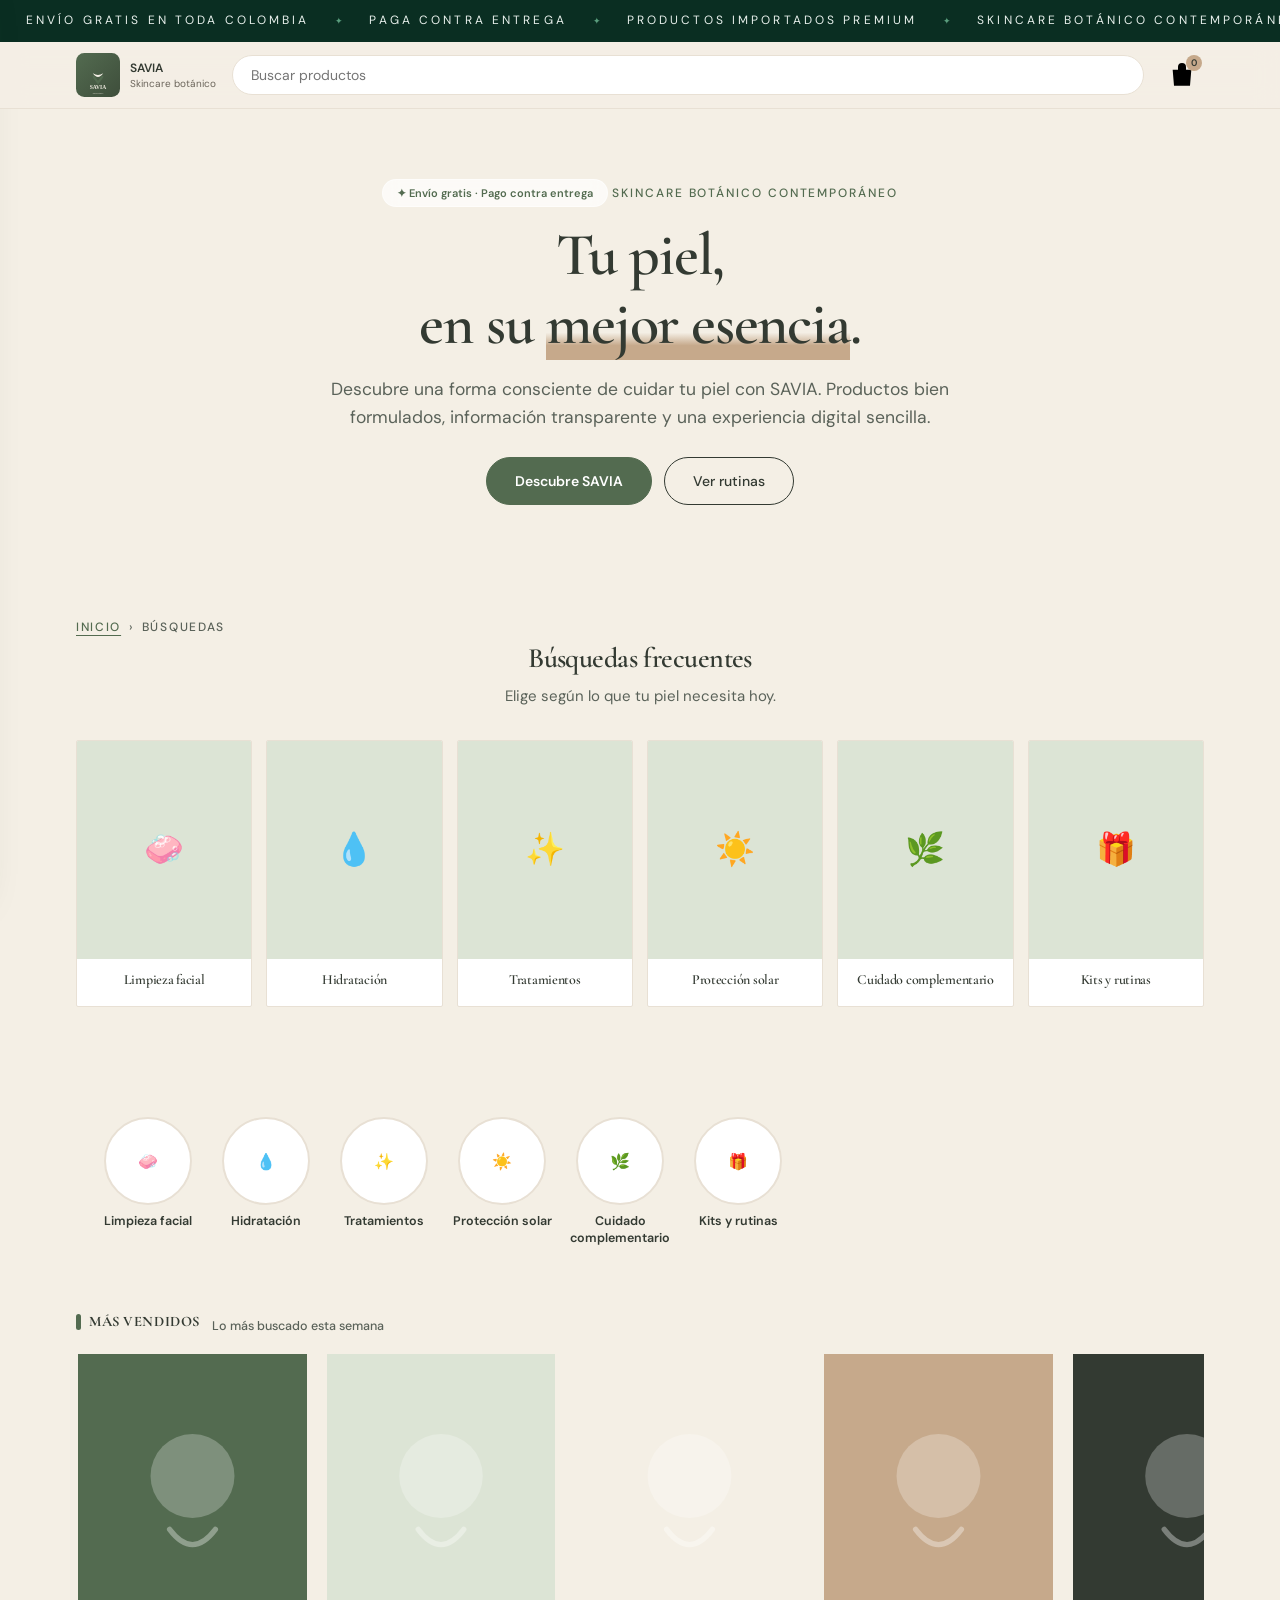
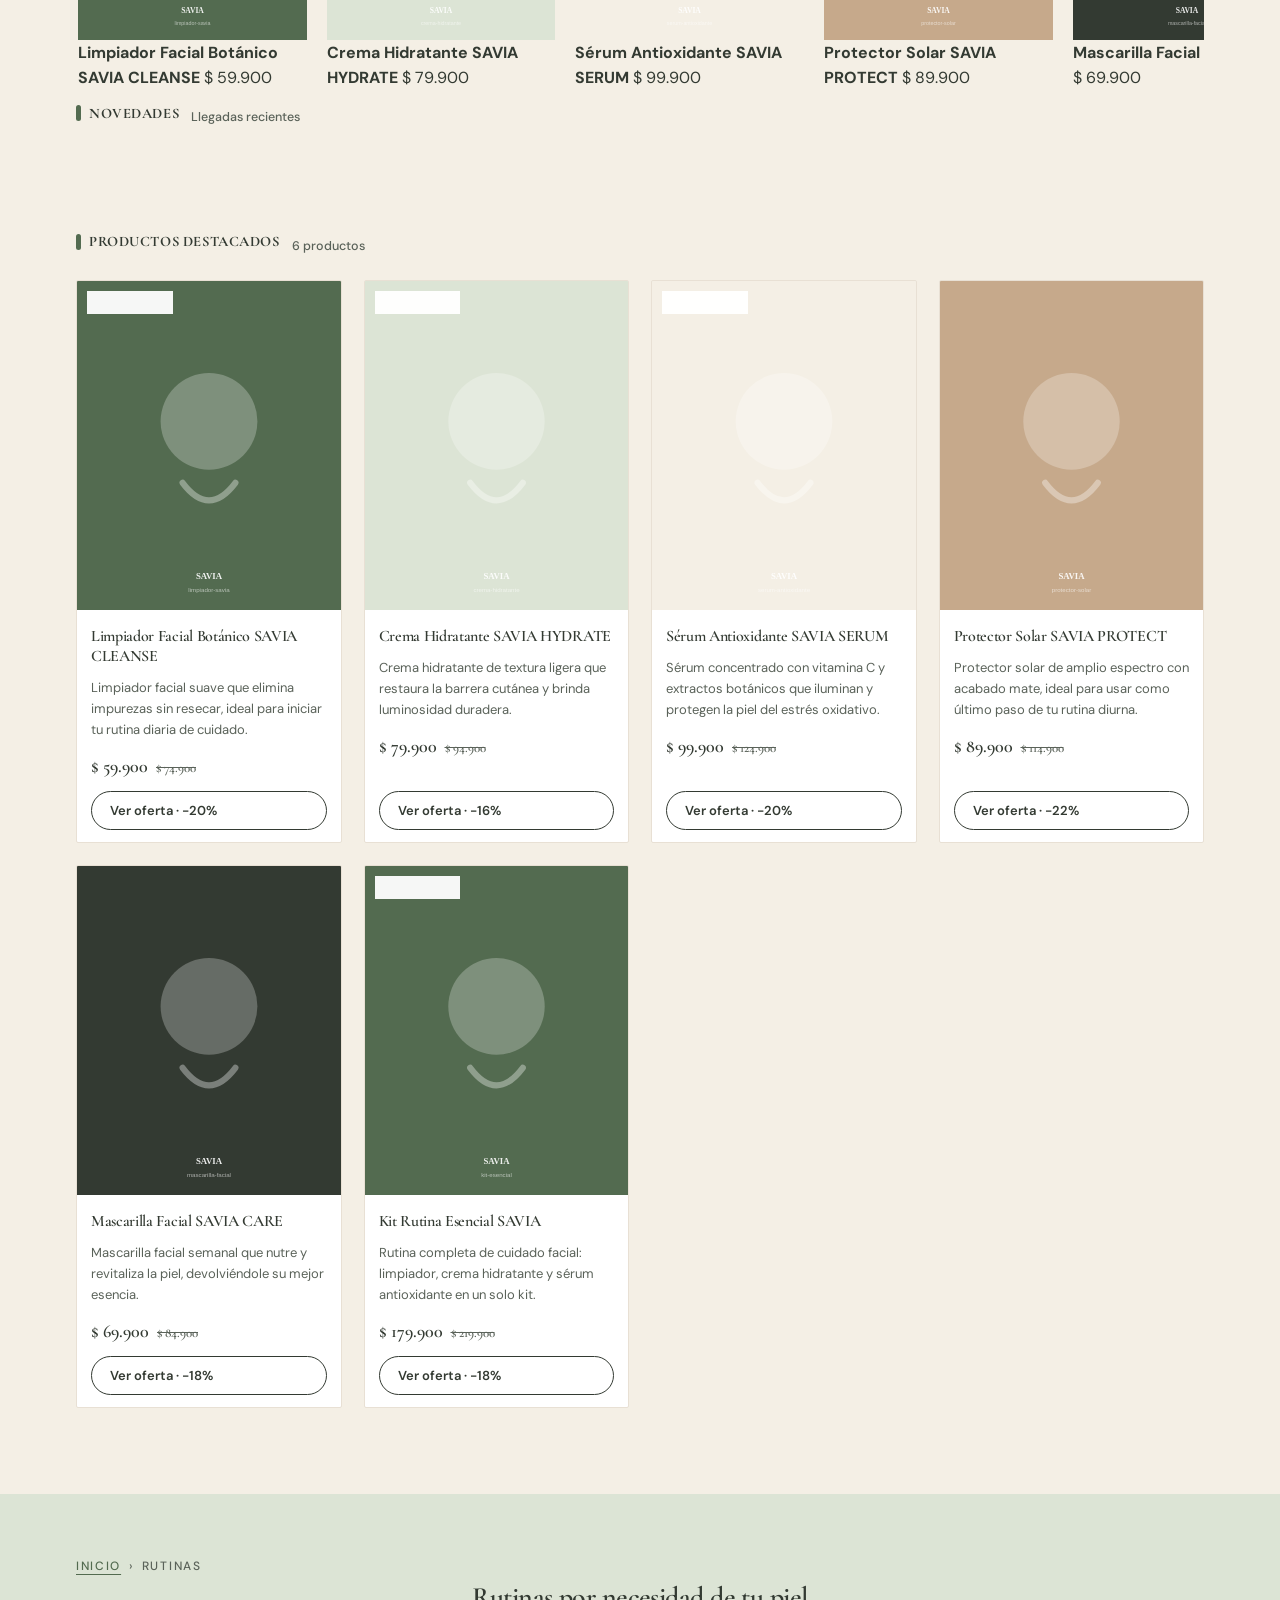
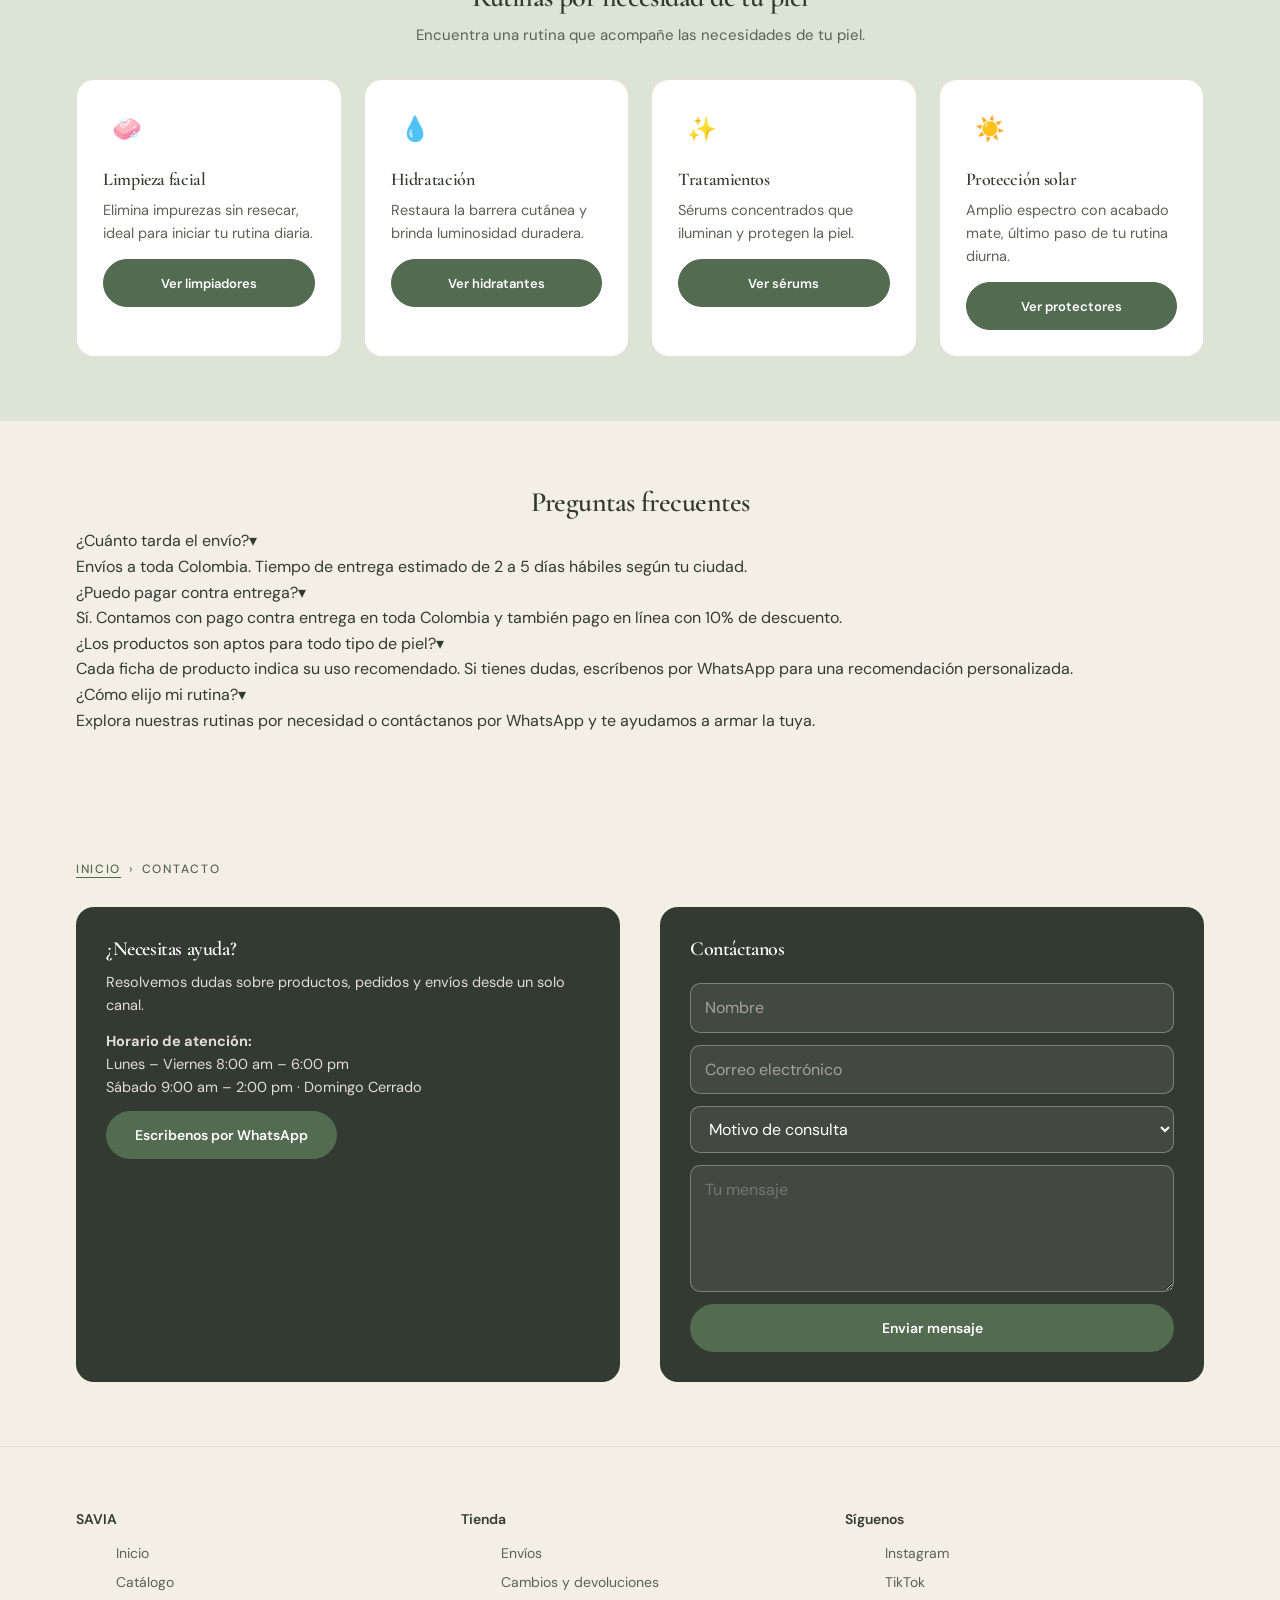
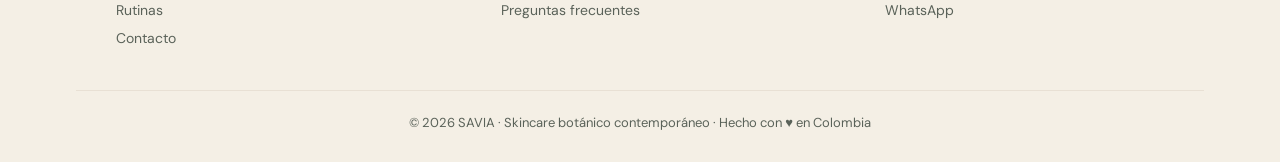
==== commit 0b4ff6d5: "Mejoras v4 — estructura nevora completa - producto.html: product-form con variants, quantity picker," ====
--- a/index.html
+++ b/index.html
@@ -135,6 +135,35 @@
     </div>
   </section>
 
+  <!-- Burbujas de categoría (nevora catsbar) -->
+  <section class="catsbar">
+    <div class="cwrap">
+      <div id="catsTrack"></div>
+    </div>
+  </section>
+
+  <!-- Carrusel de productos destacados (nevora carsec) -->
+  <section class="carsec">
+    <div class="crow">
+      <div class="chead">
+        <span class="clab">Más vendidos</span>
+        <span class="cmeta">Lo más buscado esta semana</span>
+      </div>
+      <div class="ctrack" id="car1"></div>
+      <button class="carr L" onclick="scrollTrack('car1',-1)">‹</button>
+      <button class="carr R" onclick="scrollTrack('car1',1)">›</button>
+    </div>
+    <div class="crow">
+      <div class="chead">
+        <span class="clab">Novedades</span>
+        <span class="cmeta">Llegadas recientes</span>
+      </div>
+      <div class="ctrack" id="car2"></div>
+      <button class="carr L" onclick="scrollTrack('car2',-1)">‹</button>
+      <button class="carr R" onclick="scrollTrack('car2',1)">›</button>
+    </div>
+  </section>
+
   <!-- Productos destacados (tarjetas nvc-card estilo nevora) -->
   <section id="tienda" class="section">
     <div class="wrap">
--- a/assets/css/style.css
+++ b/assets/css/style.css
@@ -192,6 +192,39 @@
 /* Grid de productos */
 .grid-productos{display:grid;grid-template-columns:repeat(auto-fill,minmax(220px,1fr));gap:22px;margin-top:26px}
 
+/* ============ Burbujas de categoría (nevora catsbar) ============ */
+.catsbar{padding:40px 0 10px}
+.cwrap{position:relative;max-width:1180px;margin:0 auto;padding:0 44px}
+#catsTrack{display:grid;grid-auto-flow:column;grid-auto-columns:104px;gap:14px;overflow-x:auto;-webkit-overflow-scrolling:touch;scroll-snap-type:x proximity;padding:6px 2px 14px;scrollbar-width:none}
+#catsTrack::-webkit-scrollbar{display:none}
+.bub{display:flex;flex-direction:column;align-items:center;gap:8px;background:none;border:0;padding:0;cursor:pointer;scroll-snap-align:start}
+.bub .bp{width:88px;height:88px;border-radius:50%;border:2px solid var(--borde);background:var(--blanco) center/cover no-repeat;display:grid;place-items:center;transition:transform .25s,box-shadow .25s}
+.bub:hover .bp{transform:translateY(-3px);box-shadow:var(--sombra-suave)}
+.bub .bl{font:600 12.5px/1.3 var(--ff-cuerpo);max-width:100%;text-align:center;white-space:normal;height:36px;overflow:hidden;color:var(--grafito)}
+
+/* ============ Carrusel (nevora carsec) ============ */
+.carsec{padding:40px 0 10px}
+.crow{position:relative;max-width:1180px;margin:0 auto;padding:0 26px}
+.chead{display:flex;align-items:baseline;gap:12px;margin-bottom:14px;flex-wrap:wrap}
+.clab{display:inline-flex;align-items:center;gap:8px;font:700 14.5px var(--ff-titular);letter-spacing:.04em;text-transform:uppercase}
+.clab::before{content:"";width:5px;height:16px;border-radius:3px;background:var(--savia)}
+.cmeta{font:500 12.5px var(--ff-cuerpo);color:var(--texto-secundario)}
+.ctrack{display:grid;grid-auto-flow:column;--cols:2.4;--gap:16px;grid-auto-columns:calc((100% - (var(--cols) - 1)*var(--gap))/var(--cols));gap:var(--gap);overflow-x:auto;scroll-snap-type:x mandatory;scroll-behavior:smooth;overscroll-behavior-x:contain;padding:6px 2px 14px;scrollbar-width:none}
+.ctrack::-webkit-scrollbar{display:none}
+@media(min-width:700px){.ctrack{--cols:3.4}}
+@media(min-width:1020px){.ctrack{--cols:4.6;--gap:20px}}
+.cnav{display:flex;justify-content:center;gap:8px;margin-top:6px}
+.cdot{width:8px;height:8px;border-radius:999px;border:0;padding:0;background:var(--borde);cursor:pointer;transition:.3s}
+.cdot.on{background:var(--grafito);width:22px}
+.carr{position:absolute;top:50%;transform:translateY(-50%);width:38px;height:38px;border:0;border-radius:50%;background:#fffffff2;color:var(--grafito);display:grid;place-items:center;cursor:pointer;z-index:10;box-shadow:var(--sombra);opacity:0;transition:.3s}
+.crow:hover .carr{opacity:1}
+.carr:hover{transform:translateY(-50%) scale(1.08)}
+.carr.L{left:8px}.carr.R{right:8px}
+.carr[disabled]{opacity:.25!important;pointer-events:none}
+@media(max-width:767px){.carr{display:none}}
+.chint{text-align:center;font-size:12.5px;color:var(--texto-secundario);display:none}
+@media(hover:none){.chint{display:block}}
+
 /* ============ Rutinas ============ */
 .rutinas{background:var(--fondo-secundario)}
 .rutinas-grid{display:grid;grid-template-columns:repeat(auto-fit,minmax(260px,1fr));gap:22px;margin-top:30px}
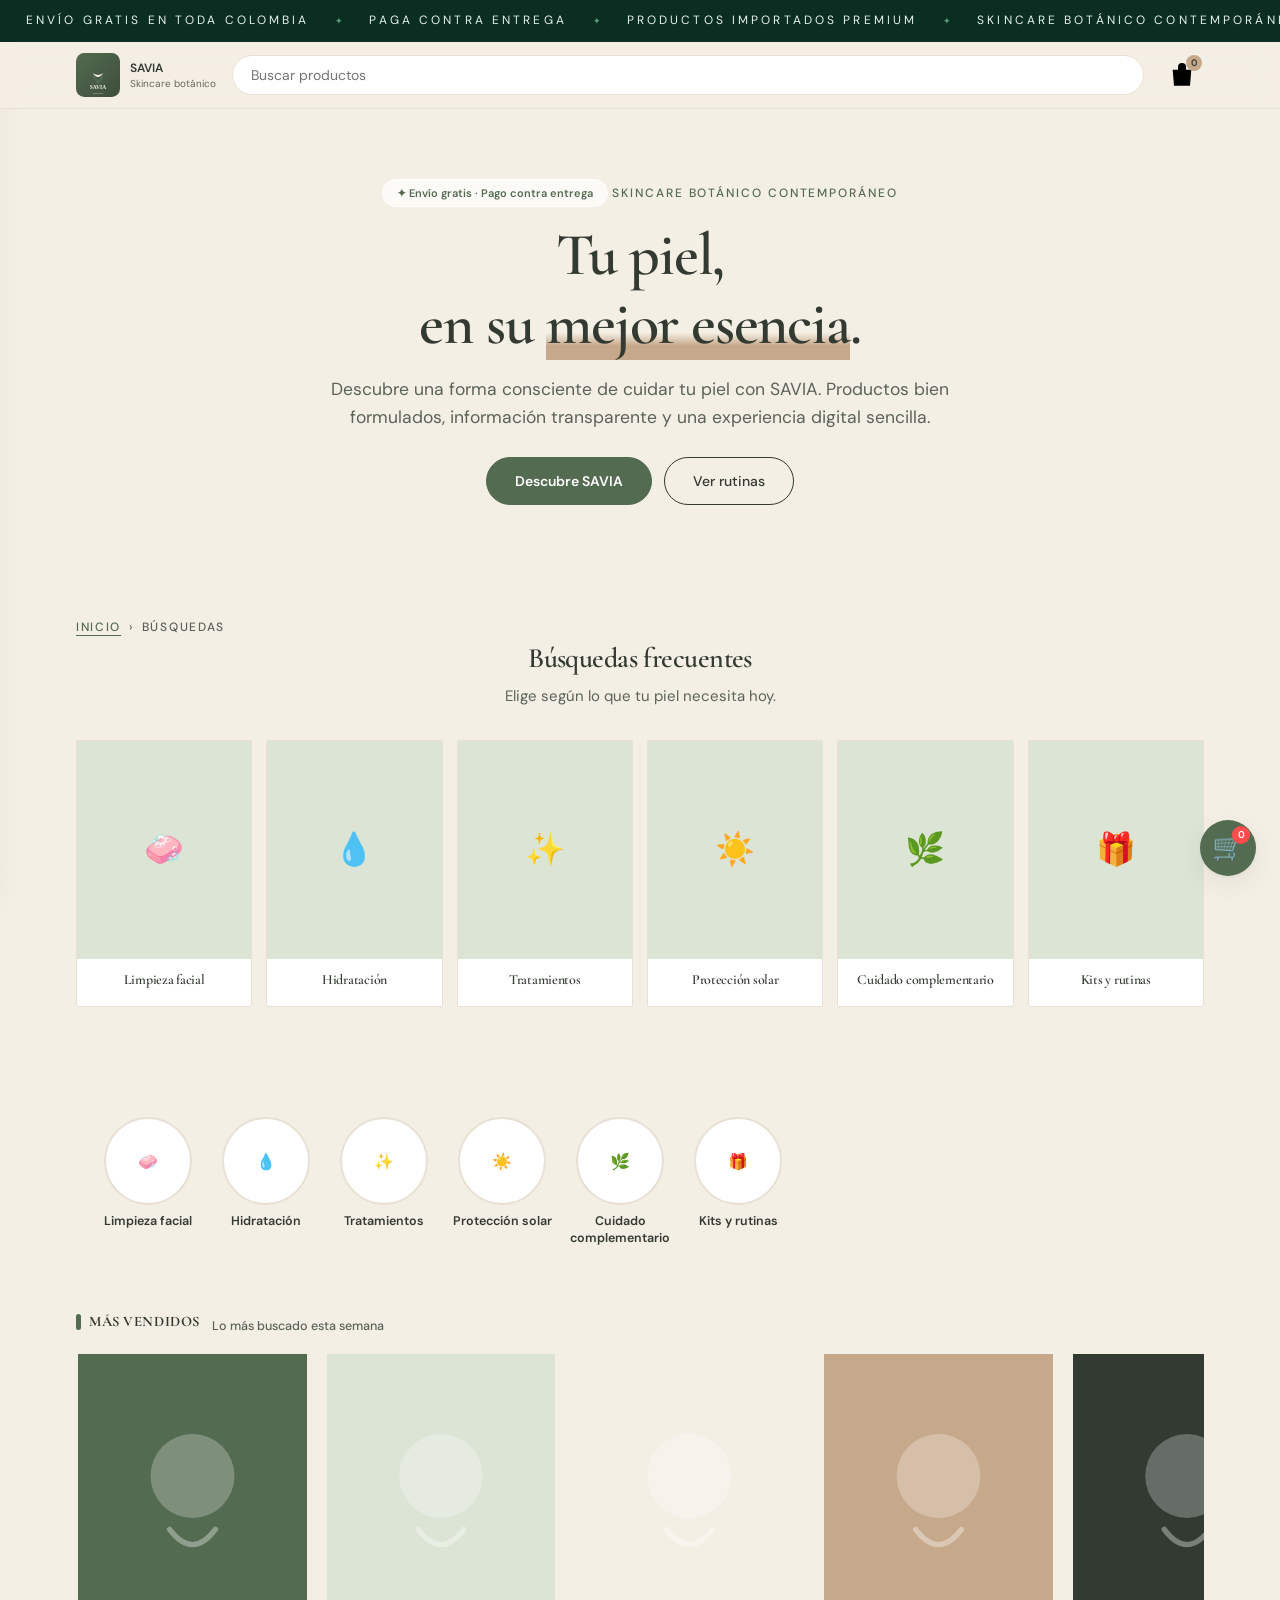
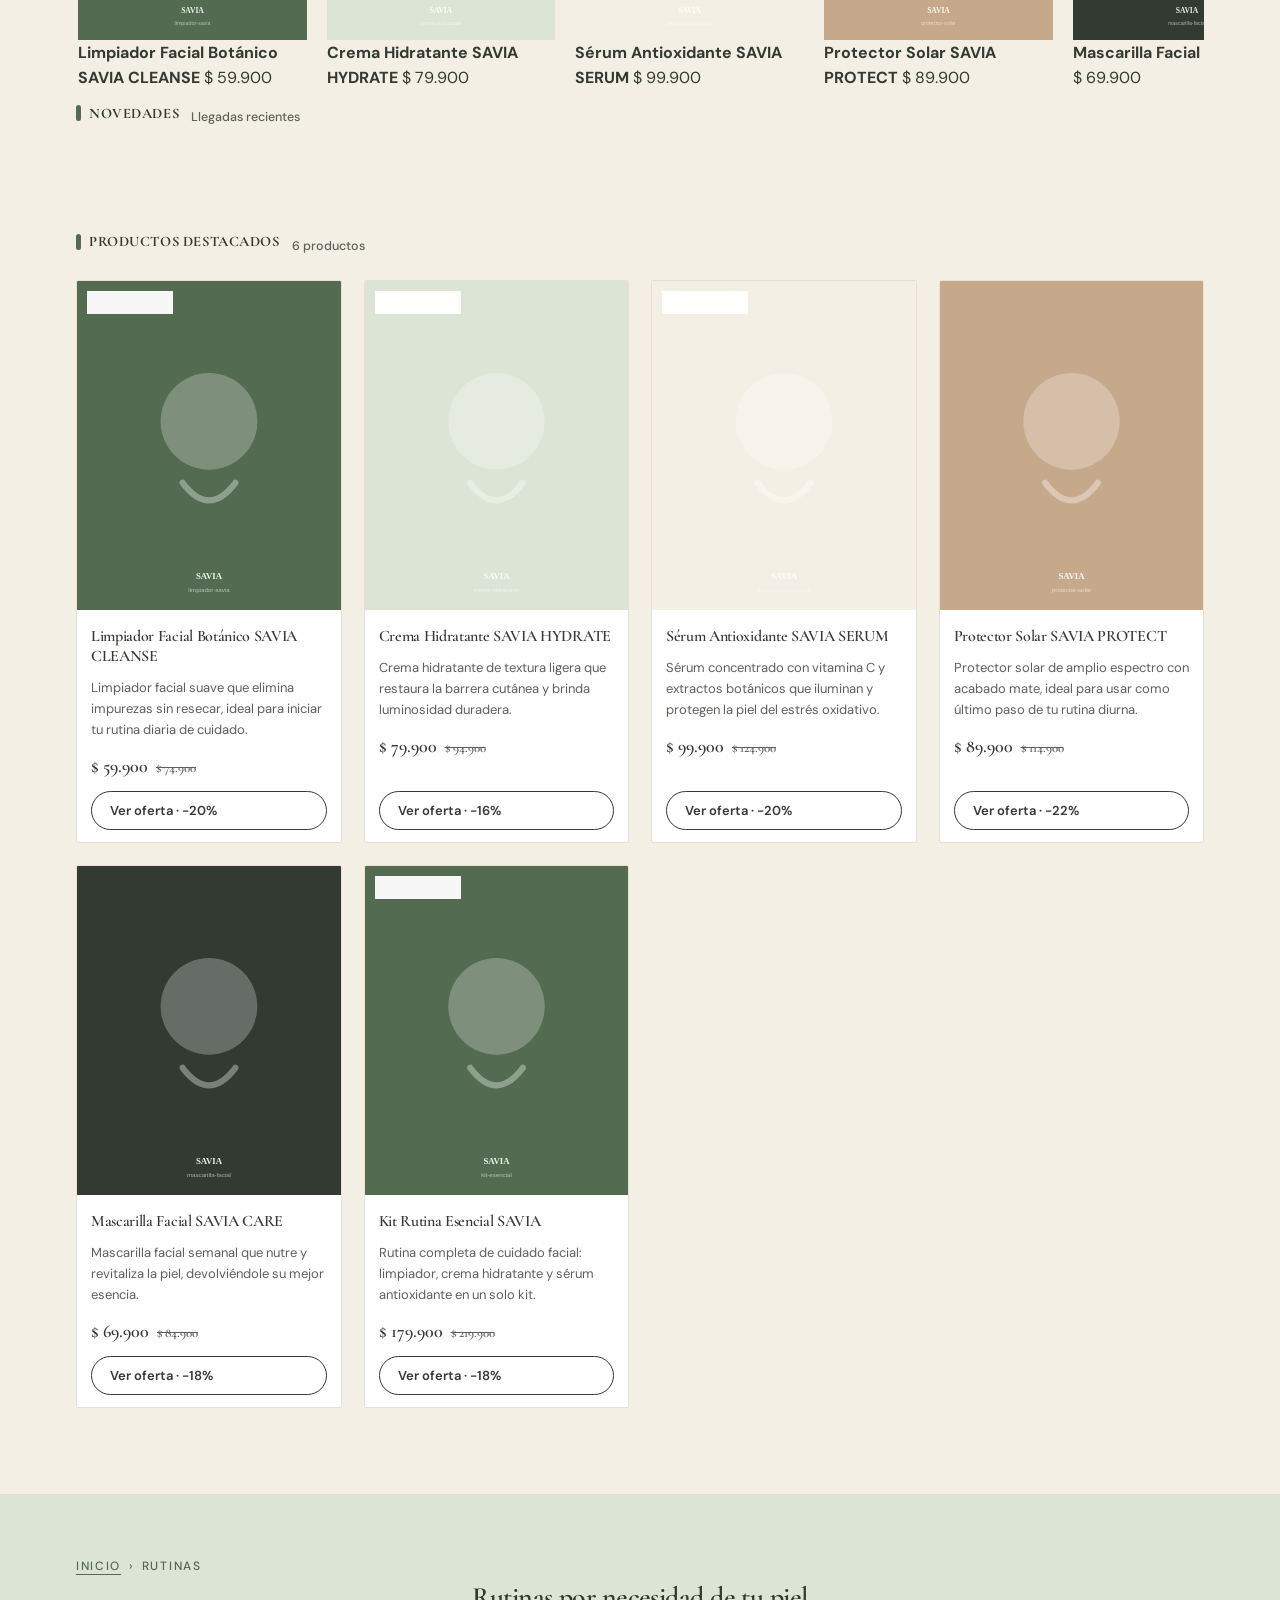
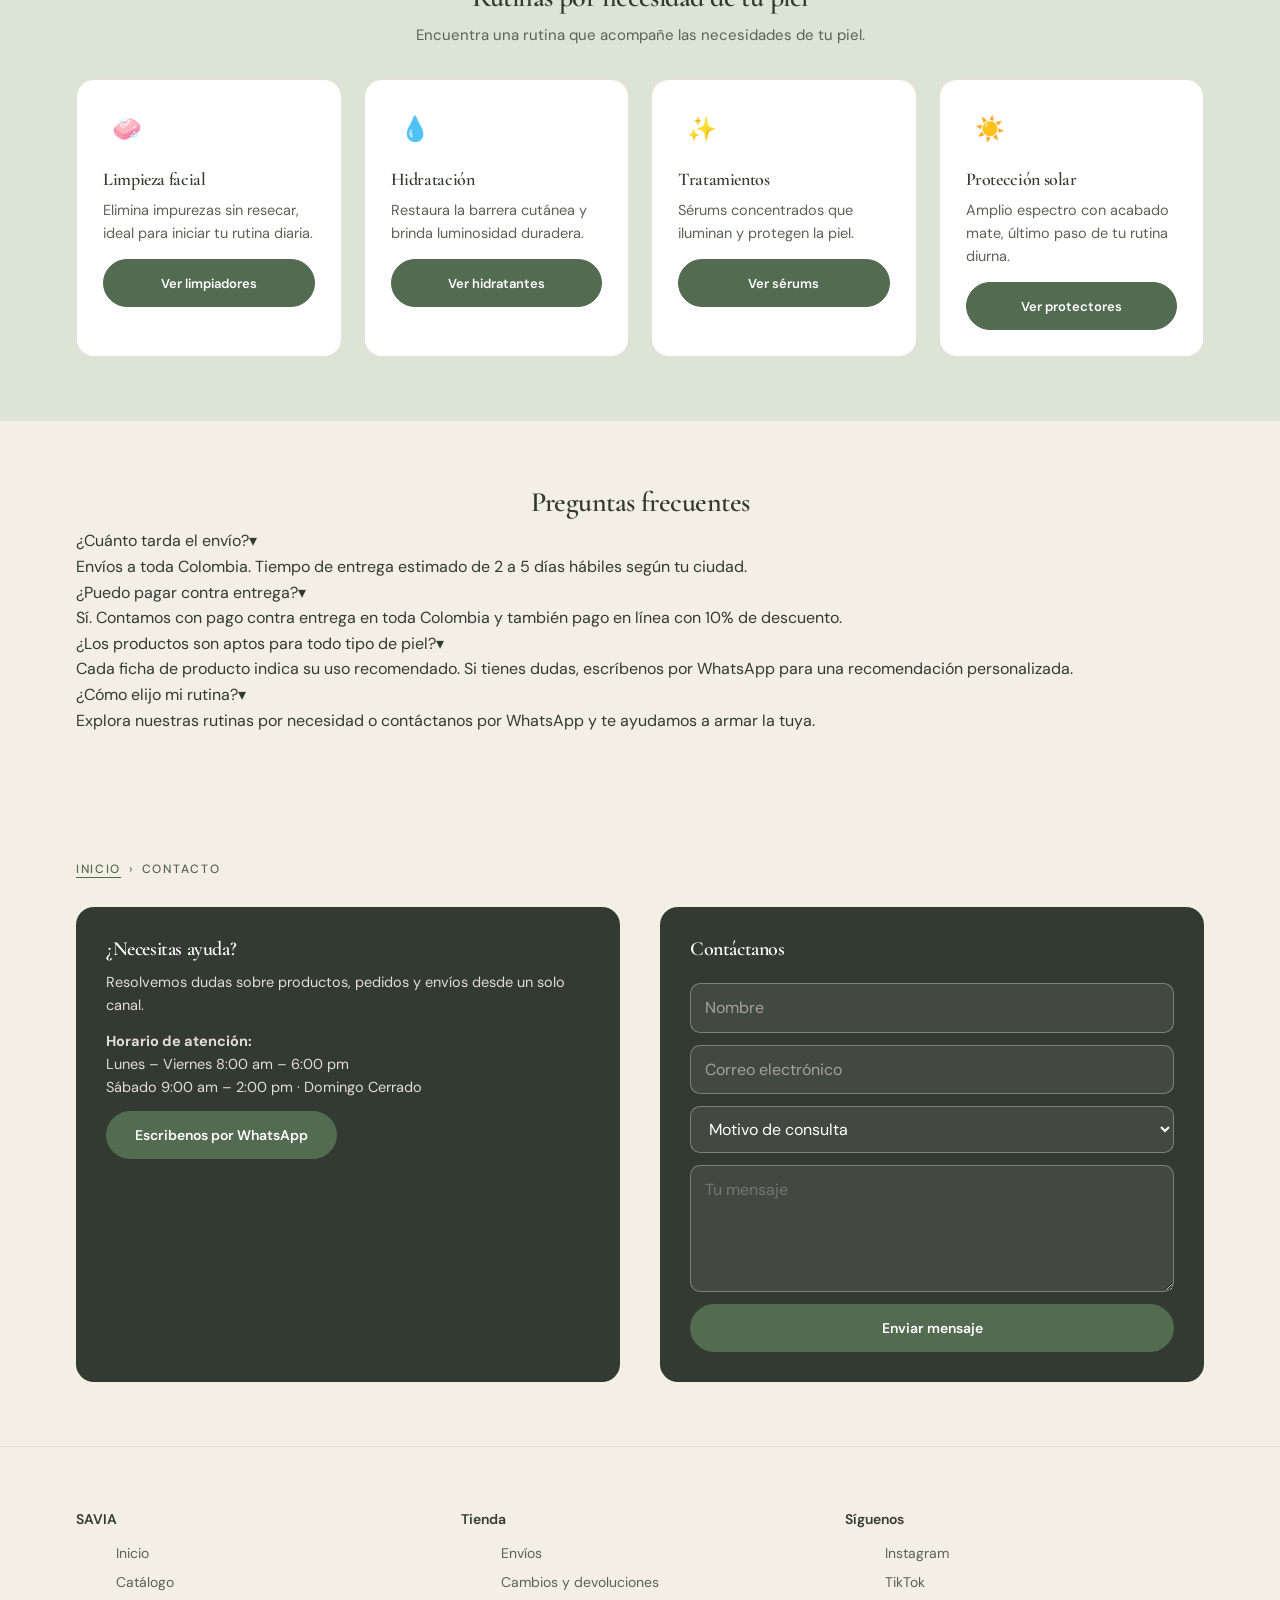
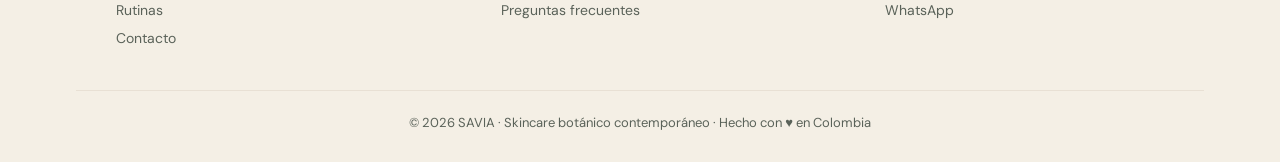
==== commit c934b8be: "Corregir carrito v5 - agregarAlCarrito guarda color correctamente y feedback visual 'adding' - FAB f" ====
--- a/index.html
+++ b/index.html
@@ -296,6 +296,7 @@
 </footer>
 
 <!-- Carrito flotante -->
+<button class="fab-cart" id="fabCart" onclick="toggleCart()" aria-label="Ver carrito">🛒<span class="badge" id="fabBadge">0</span></button>
 <div class="cd-overlay" id="cdOverlay" onclick="toggleCart()"></div>
 <div class="cd-panel" id="cdPanel">
   <div class="cd-h"><h3>Tu carrito</h3><button class="ib" onclick="toggleCart()">✕</button></div>
--- a/assets/css/style.css
+++ b/assets/css/style.css
@@ -279,6 +279,12 @@
 .qty input{width:40px;border:0;background:transparent;text-align:center;font:600 14px var(--ff-titular);color:var(--grafito)}
 .btn-add{flex:1;background:var(--savia);border-color:var(--savia);color:var(--blanco);font:600 15px var(--ff-cuerpo);min-height:48px;border-radius:12px}
 .btn-add:hover{box-shadow:var(--sombra)}
+.btn-add.adding{background:var(--arena);color:var(--grafito);box-shadow:var(--sombra)}
+
+/* FAB carrito flotante (nevora) */
+.fab-cart{position:fixed;bottom:24px;right:24px;z-index:90;width:56px;height:56px;border-radius:50%;background:var(--savia);color:var(--blanco);display:grid;place-items:center;box-shadow:var(--sombra);font-size:26px;transition:transform .2s}
+.fab-cart:hover{transform:scale(1.05)}
+.fab-cart .badge{position:absolute;top:6px;right:6px;min-width:18px;height:18px;padding:0 4px;border-radius:9px;background:#ff4d4d;color:#fff;font:600 10px/18px var(--ff-cuerpo);text-align:center}
 .btn-wa{display:inline-flex;align-items:center;gap:8px;background:transparent;color:var(--grafito);border:1.5px solid var(--grafito);font:600 14px var(--ff-cuerpo);min-height:46px;padding:0 20px;border-radius:12px}
 .btn-wa:hover{background:rgba(51,58,50,0.04)}
 
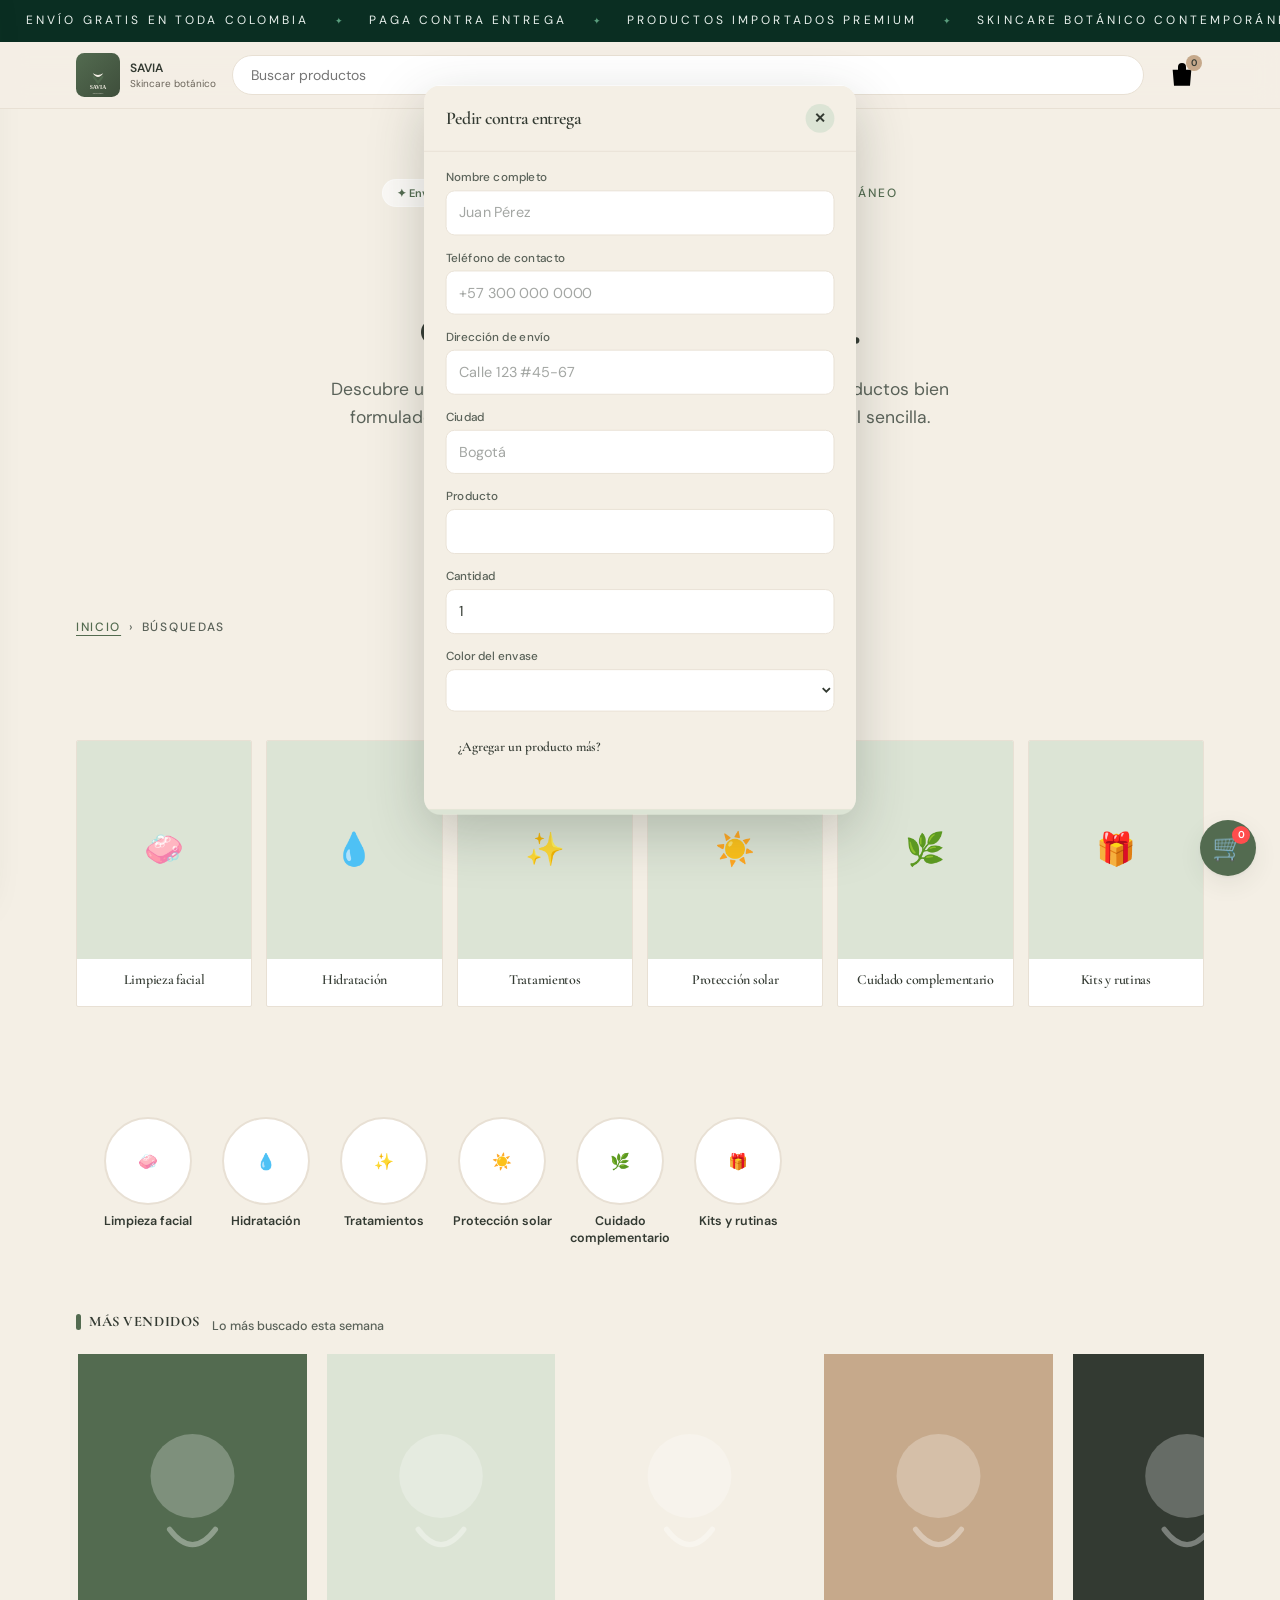
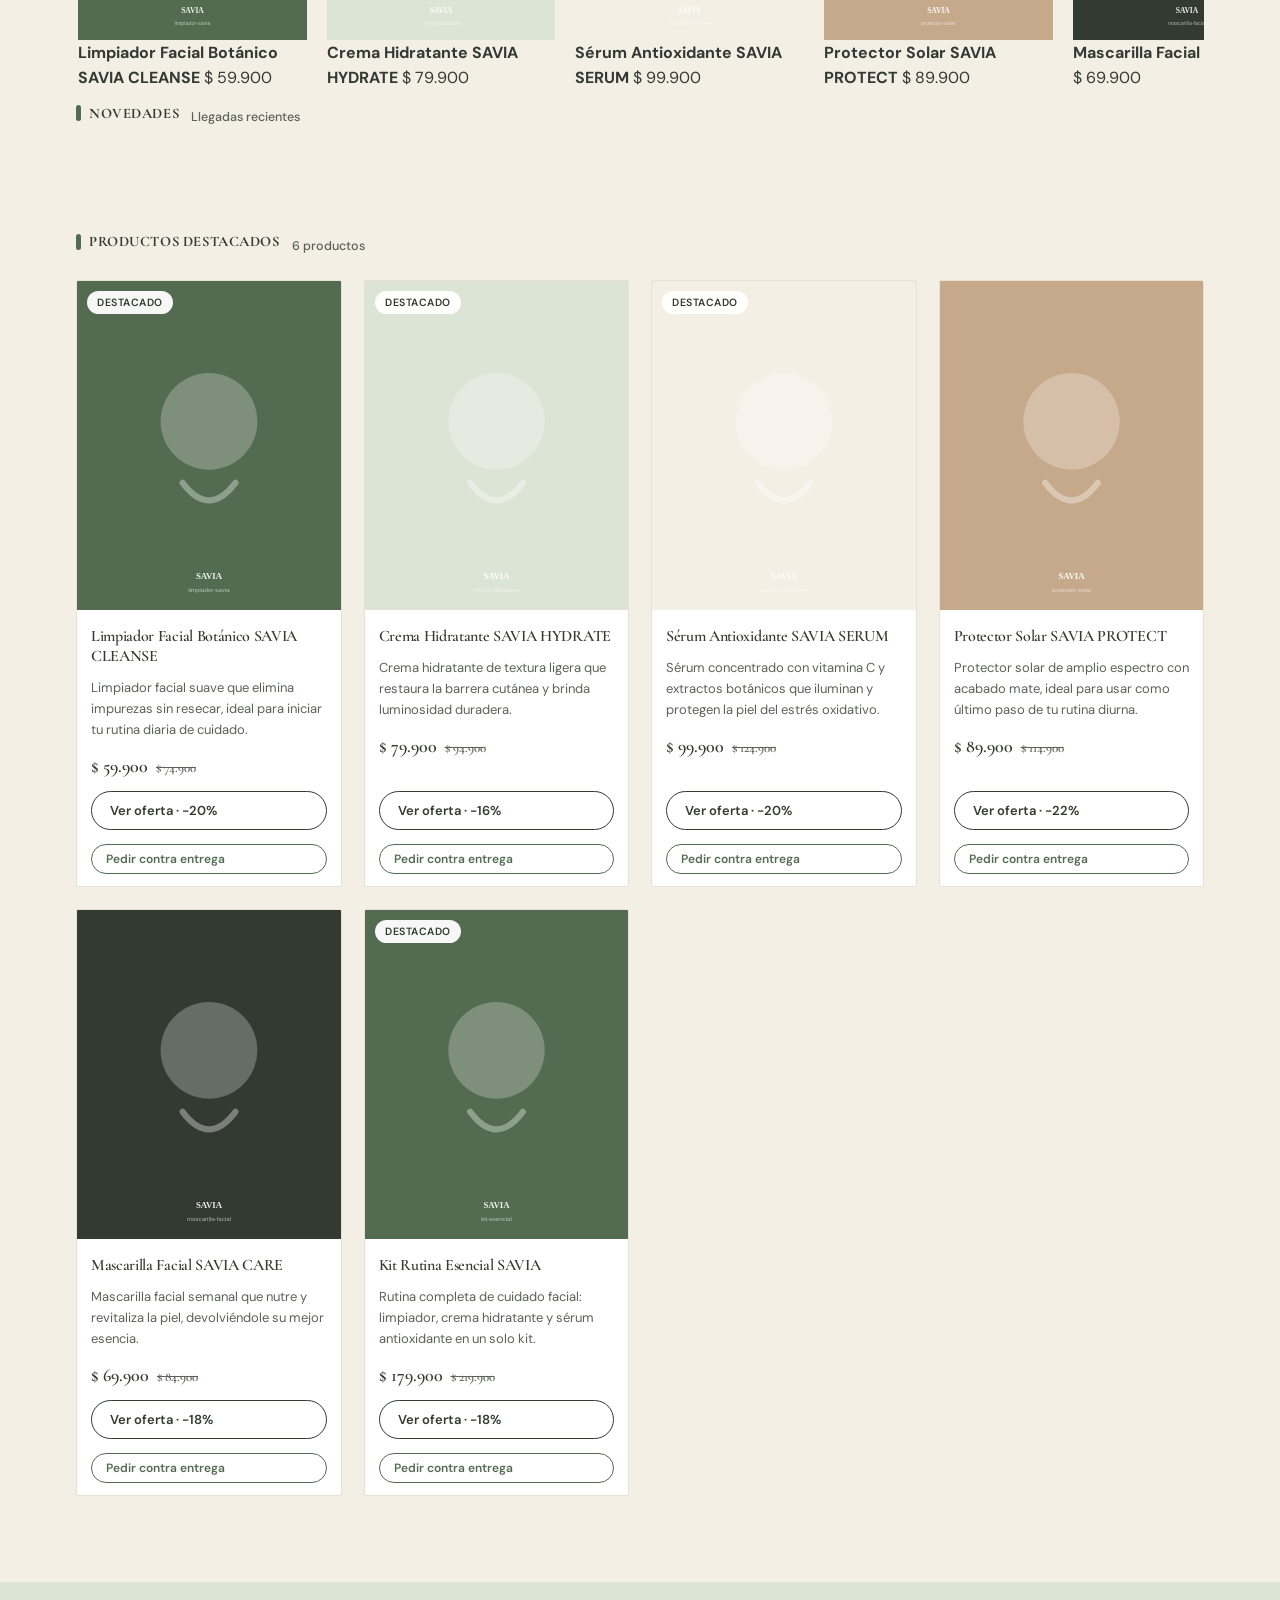
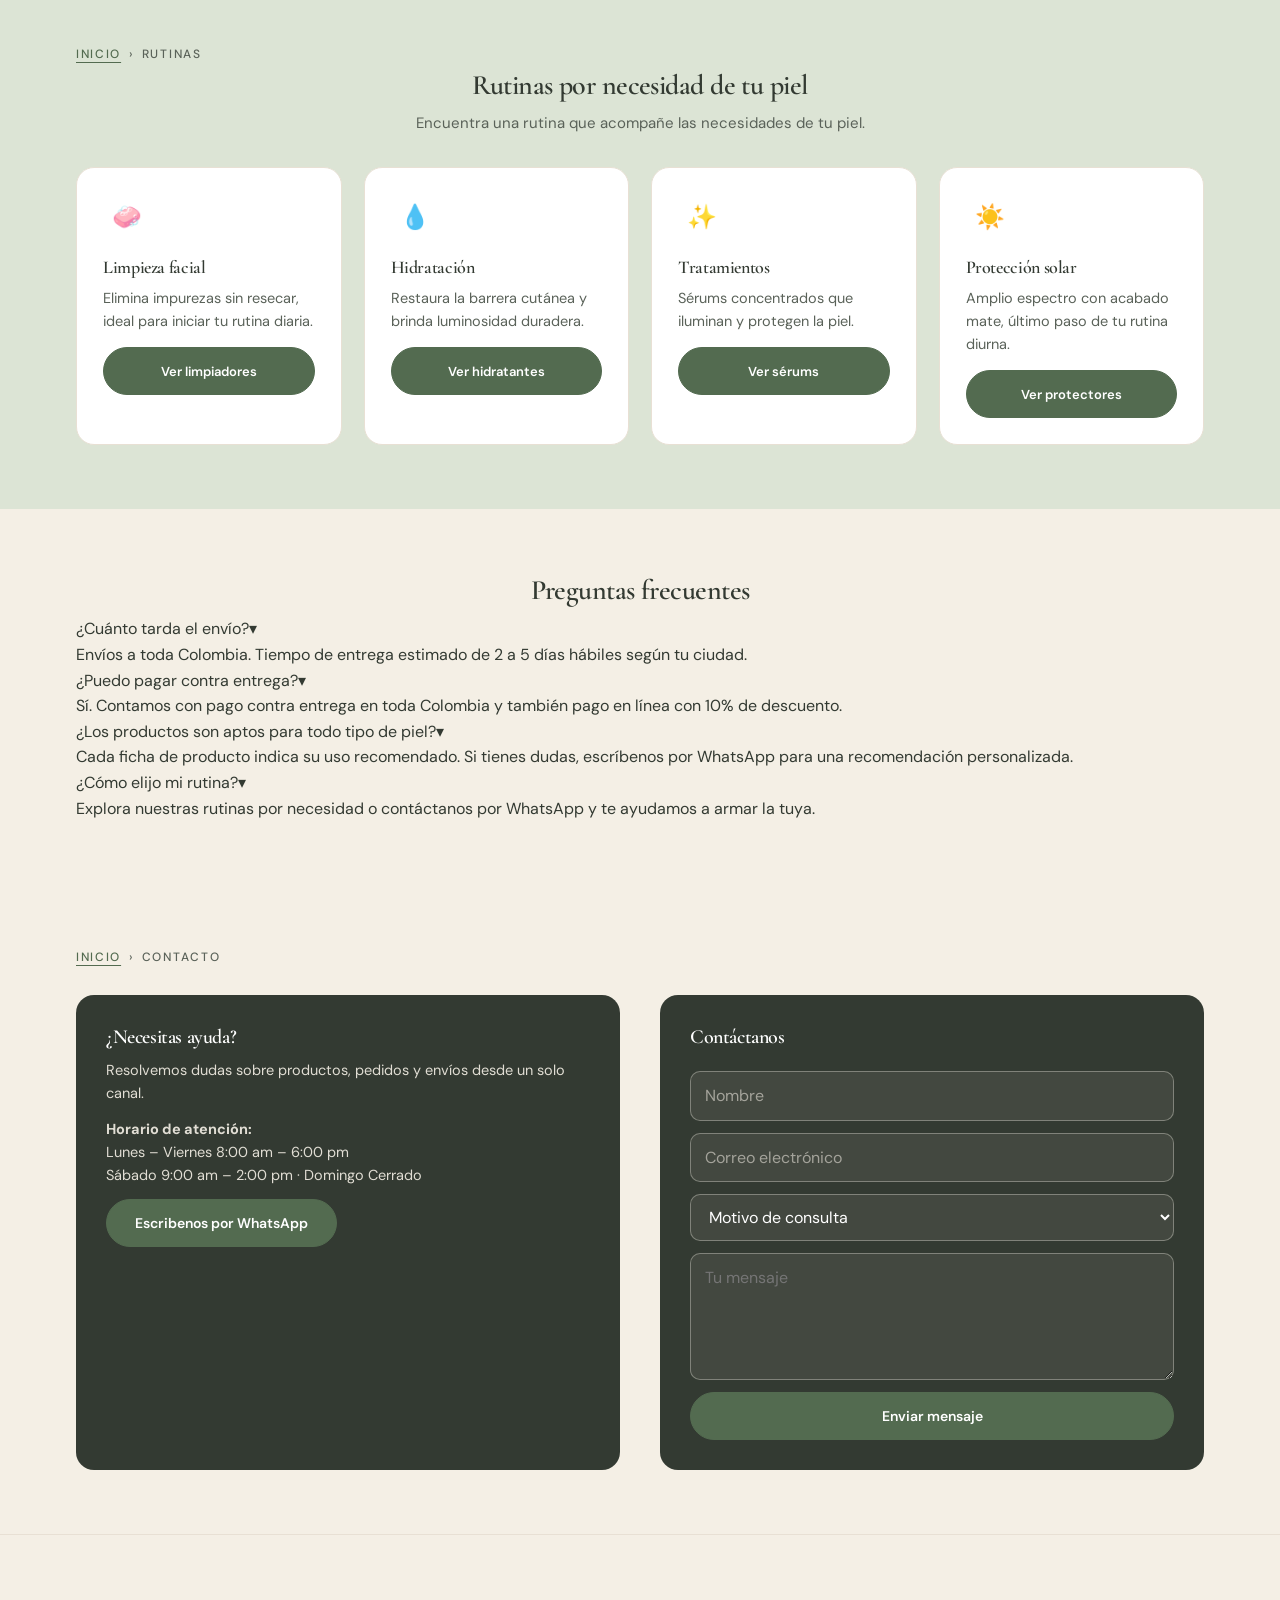
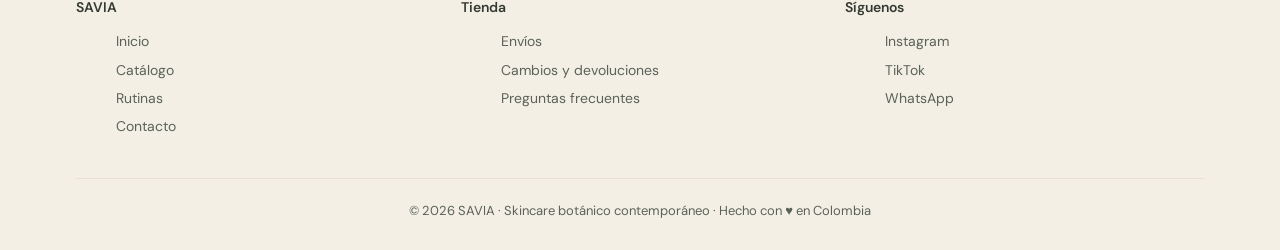
==== commit a4a36360: "Agregar formulario COD estilo Releasit v6 - Modal COD (releasit) en index.html y producto.html - For" ====
--- a/index.html
+++ b/index.html
@@ -323,6 +323,55 @@
   </div>
 </div>
 
+<!-- Formulario COD estilo Releasit -->
+<div class="cod-overlay" id="codOverlay" onclick="cerrarCOD()"></div>
+<div class="cod-modal" id="codModal">
+  <div class="cod-h">
+    <h3>Pedir contra entrega</h3>
+    <button class="cod-close" onclick="cerrarCOD()">✕</button>
+  </div>
+  <div class="cod-body">
+    <form id="codForm">
+      <div class="cod-field">
+        <label>Nombre completo</label>
+        <input type="text" id="codNombre" placeholder="Juan Pérez" required>
+      </div>
+      <div class="cod-field">
+        <label>Teléfono de contacto</label>
+        <input type="tel" id="codTelefono" placeholder="+57 300 000 0000" required>
+      </div>
+      <div class="cod-field">
+        <label>Dirección de envío</label>
+        <input type="text" id="codDireccion" placeholder="Calle 123 #45-67" required>
+      </div>
+      <div class="cod-field">
+        <label>Ciudad</label>
+        <input type="text" id="codCiudad" placeholder="Bogotá" required>
+      </div>
+      <div class="cod-field">
+        <label>Producto</label>
+        <input type="text" id="codProducto" readonly>
+      </div>
+      <div class="cod-field">
+        <label>Cantidad</label>
+        <input type="number" id="codCantidad" value="1" min="1" max="99">
+      </div>
+      <div class="cod-field">
+        <label>Color del envase</label>
+        <select id="codColor"></select>
+      </div>
+      <div class="cod-upsell">
+        <h4>¿Agregar un producto más?</h4>
+        <div id="codUpsells"></div>
+      </div>
+    </form>
+  </div>
+  <div class="cod-actions">
+    <button class="cod-btn-cerrar" onclick="cerrarCOD()">Cerrar</button>
+    <button class="cod-btn-cod" id="codBtnEnviar">Pedir contra entrega</button>
+  </div>
+</div>
+
 <script src="data/configuracion.js"></script>
 <script src="data/catalogo.js"></script>
 <script src="assets/js/main.js"></script>
--- a/assets/css/style.css
+++ b/assets/css/style.css
@@ -355,6 +355,40 @@
   .btn-add{width:100%}
 }
 
+/* ============ Formulario COD estilo Releasit ============ */
+.cod-overlay{position:fixed;inset:0;background:rgba(51,58,50,0.45);z-index:100;opacity:0;visibility:hidden;transition:.3s;backdrop-filter:blur(4px)}
+.cod-overlay.open{opacity:1;visibility:visible}
+.cod-modal{position:fixed;top:50%;left:50%;transform:translate(-50%,-50%) scale(.9);background:var(--marfil);z-index:110;width:92%;max-width:480px;max-height:90vh;overflow-y:auto;border-radius:18px;box-shadow:0 20px 60px rgba(51,58,50,0.25);transition:transform .35s cubic-bezier(.25,.46,.45,.94);display:flex;flex-direction:column}
+.cod-overlay.open .cod-modal{transform:translate(-50%,-50%) scale(1)}
+.cod-h{display:flex;justify-content:space-between;align-items:center;padding:20px 24px;border-bottom:1px solid var(--borde)}
+.cod-h h3{font:600 20px var(--ff-titular);color:var(--grafito);margin:0}
+.cod-close{width:32px;height:32px;border-radius:50%;background:var(--savia-niebla);color:var(--grafito);display:grid;place-items:center;cursor:pointer;font:600 16px var(--ff-titular);transition:background .2s}
+.cod-close:hover{background:var(--savia);color:var(--blanco)}
+.cod-body{padding:20px 24px;flex:1}
+.cod-field{margin-bottom:16px}
+.cod-field label{display:block;font:500 13px var(--ff-cuerpo);color:var(--texto-secundario);margin-bottom:6px}
+.cod-field input, .cod-field select{width:100%;border:1.5px solid var(--borde);border-radius:10px;background:var(--blanco);color:var(--grafito);padding:11px 14px;font:inherit}
+.cod-field input:focus, .cod-field select:focus{outline:none;border-color:var(--savia)}
+.cod-field input::placeholder{color:rgba(51,58,50,0.45)}
+.cod-upsell{margin-bottom:16px;padding:14px;background:var(--savia-suave);border-radius:14px}
+.cod-upsell h4{font:600 15px var(--ff-titular);color:var(--grafito);margin:0 0 10px}
+.cod-upsell-item{display:flex;gap:10px;align-items:center;cursor:pointer;border:1px solid transparent;border-radius:10px;padding:8px;transition:all .2s}
+.cod-upsell-item:hover{border-color:var(--savia);background:rgba(83,107,80,0.05)}
+.cod-upsell-item input{margin-top:2px}
+.cod-upsell-img{width:40px;height:40px;border-radius:8px;background:var(--savia-niebla);flex:none;display:grid;place-items:center;font-size:20px}
+.cod-upsell-info{flex:1;min-width:0}
+.cod-upsell-tit{font:500 13px var(--ff-cuerpo);color:var(--grafito);display:block;margin-bottom:2px}
+.cod-upsell-pre{font:600 12px var(--ff-cuerpo);color:var(--savia)}
+.cod-actions{display:flex;gap:12px;padding:20px 24px;border-top:1px solid var(--borde);background:var(--fondo-secundario);border-radius:0 0 18px 18px}
+.cod-btn-cod{flex:1;background:var(--savia);border-color:var(--savia);color:var(--blanco);font:600 15px var(--ff-cuerpo);min-height:48px;border-radius:12px;cursor:pointer}
+.cod-btn-cod:hover{box-shadow:var(--sombra)}
+.cod-btn-cerrar{flex:0 0 auto;background:transparent;color:var(--texto-secundario);border:1.5px solid var(--borde);font:600 14px var(--ff-cuerpo);min-height:48px;border-radius:12px;cursor:pointer}
+.cod-btn-cerrar:hover{background:rgba(51,58,50,0.06)}
+
+/* Botón rápido COD en tarjetas */
+.btn-cod{display:inline-flex;align-items:center;gap:6px;background:var(--savia-suave);color:var(--savia);border:1.5px solid var(--savia);font:600 12px var(--ff-cuerpo);padding:6px 14px;border-radius:var(--radio-pill);margin-top:8px;cursor:pointer;transition:all .2s}
+.btn-cod:hover{background:var(--savia);color:var(--blanco)}
+
 /* Utilidades */
 .center{text-align:center}
 .suave{color:var(--texto-secundario)}
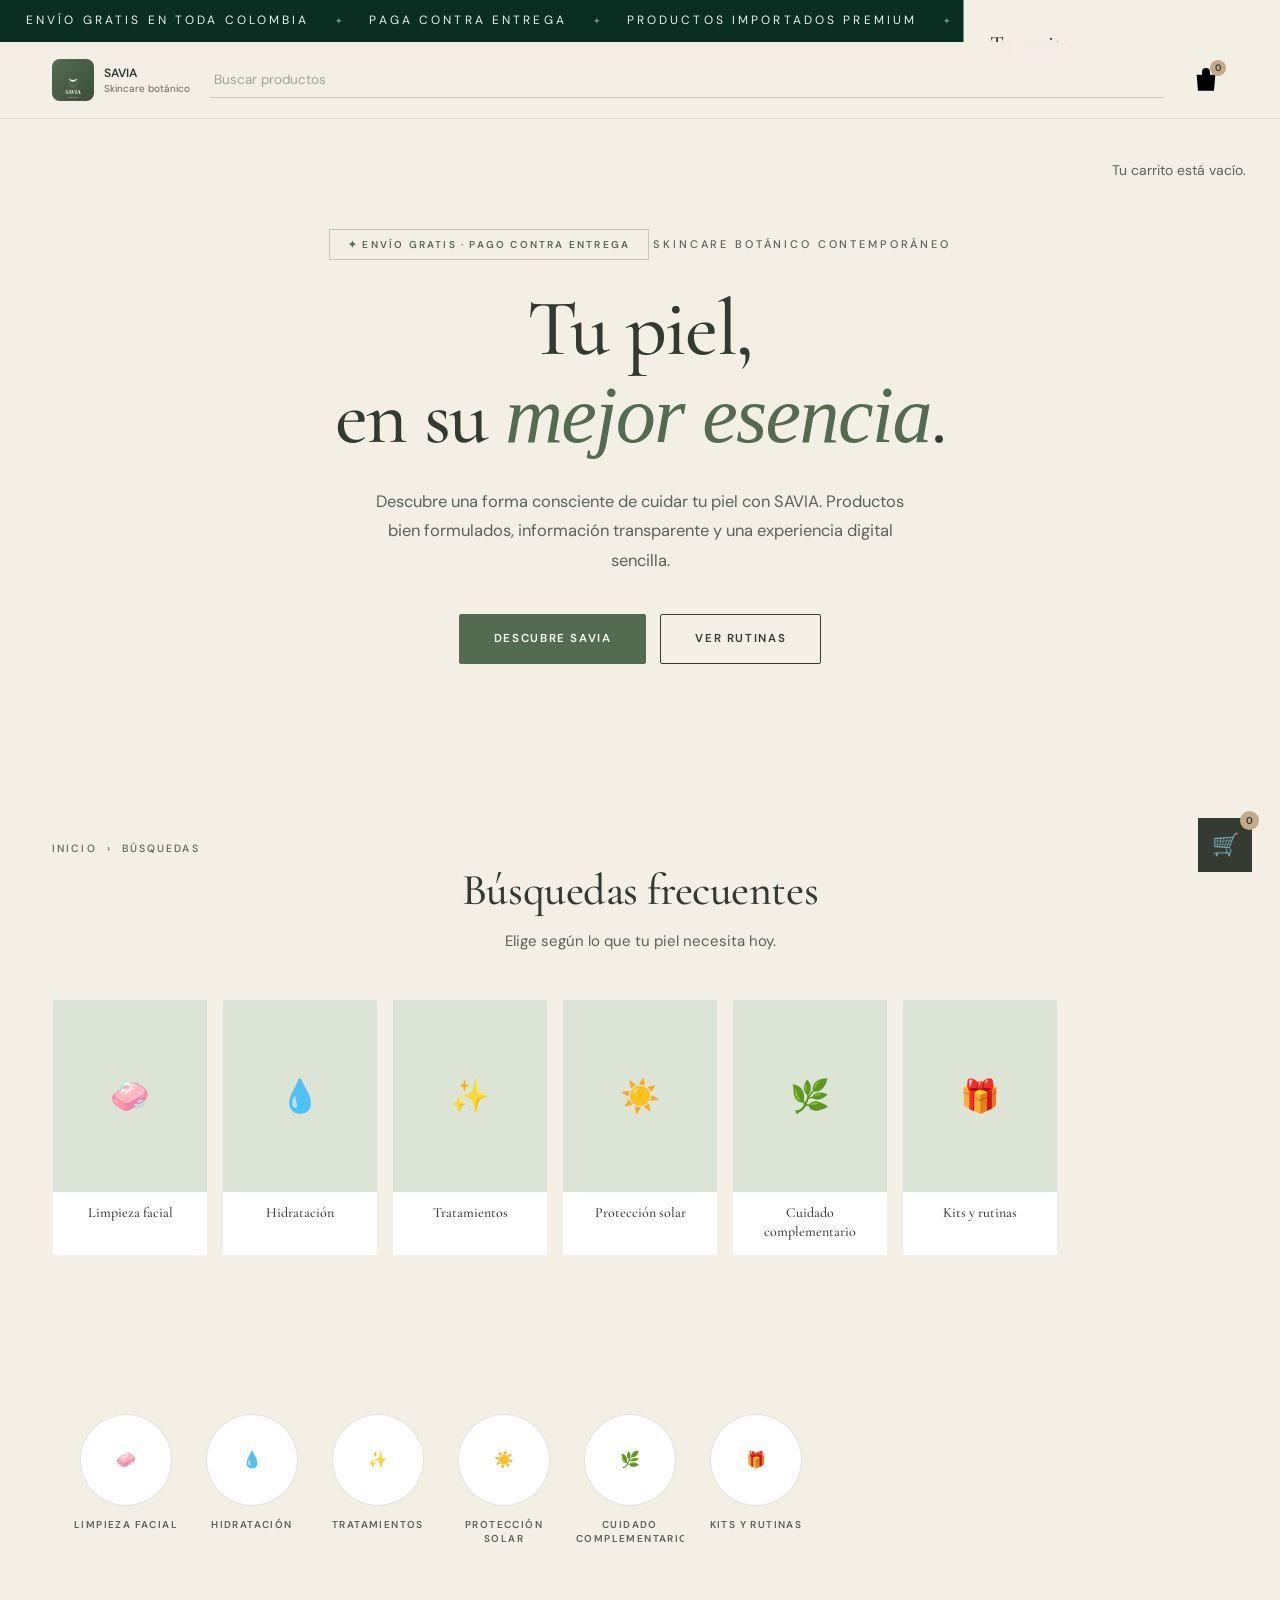
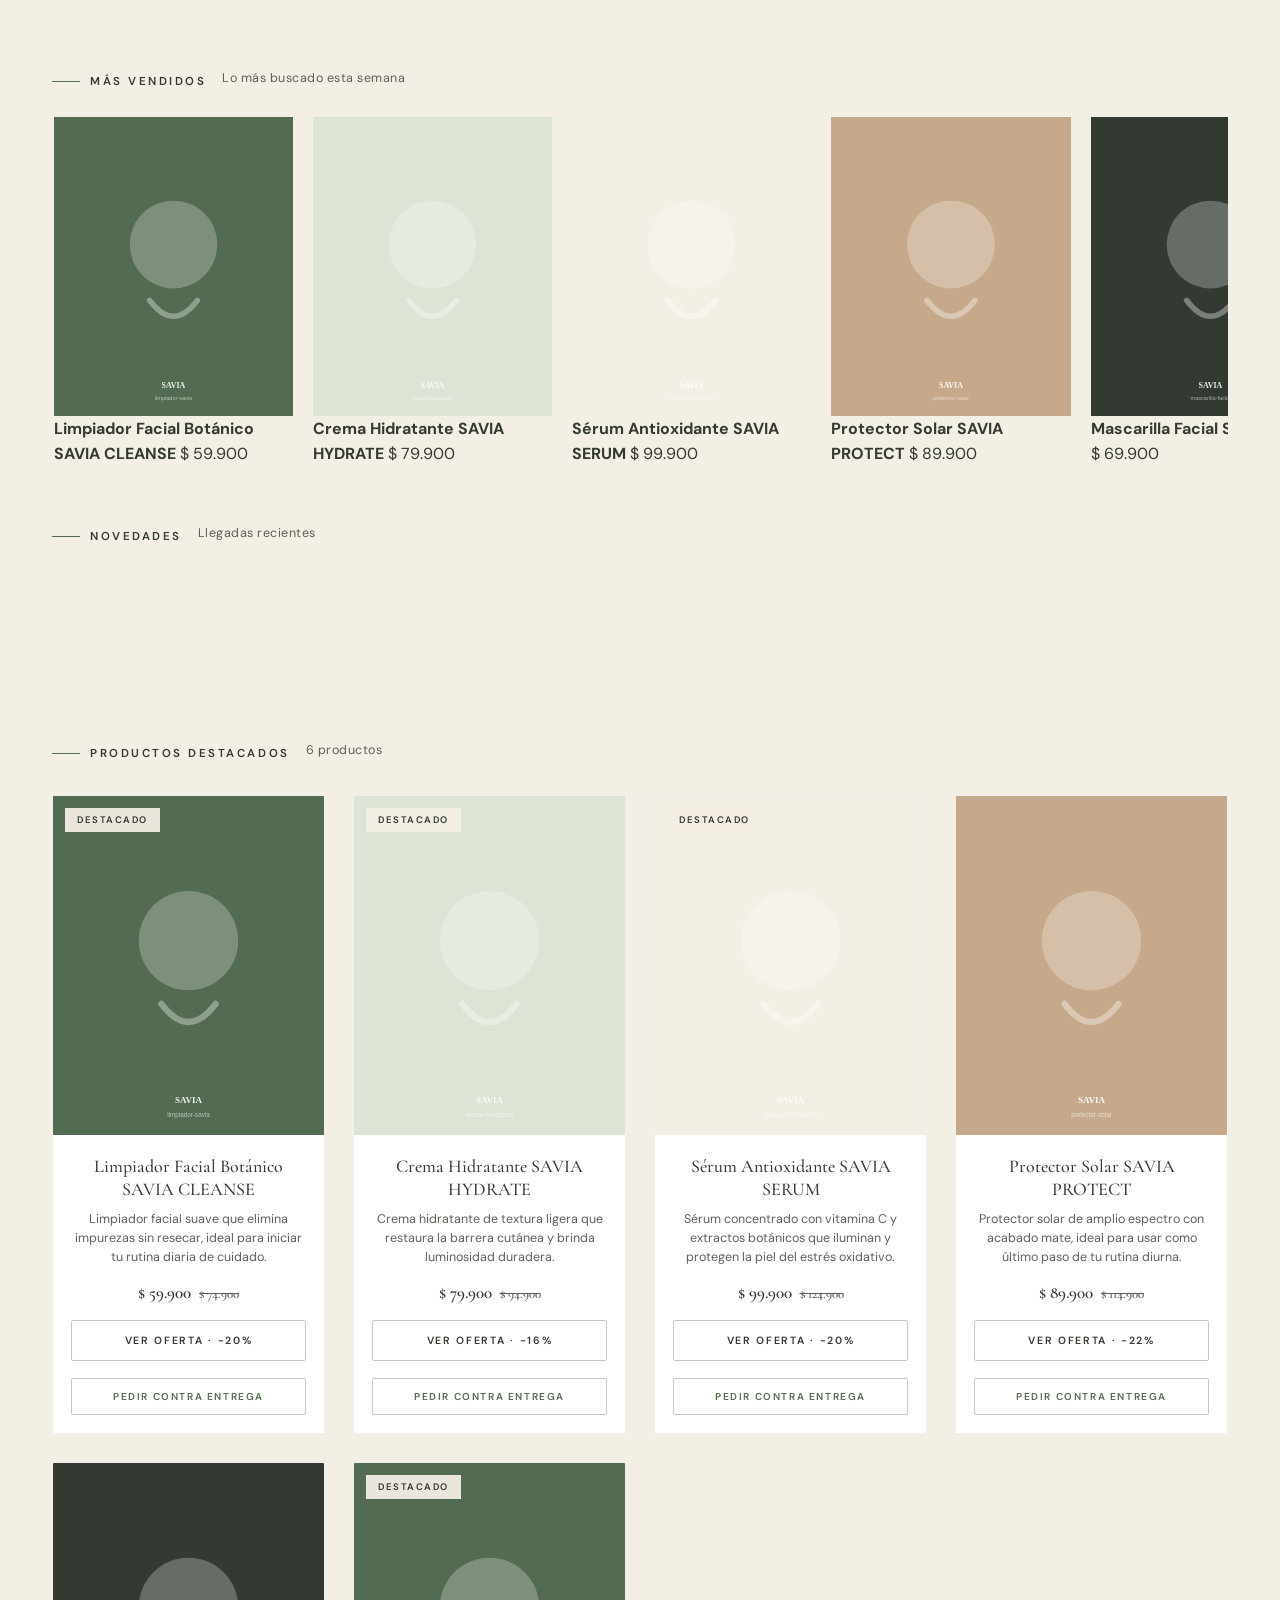
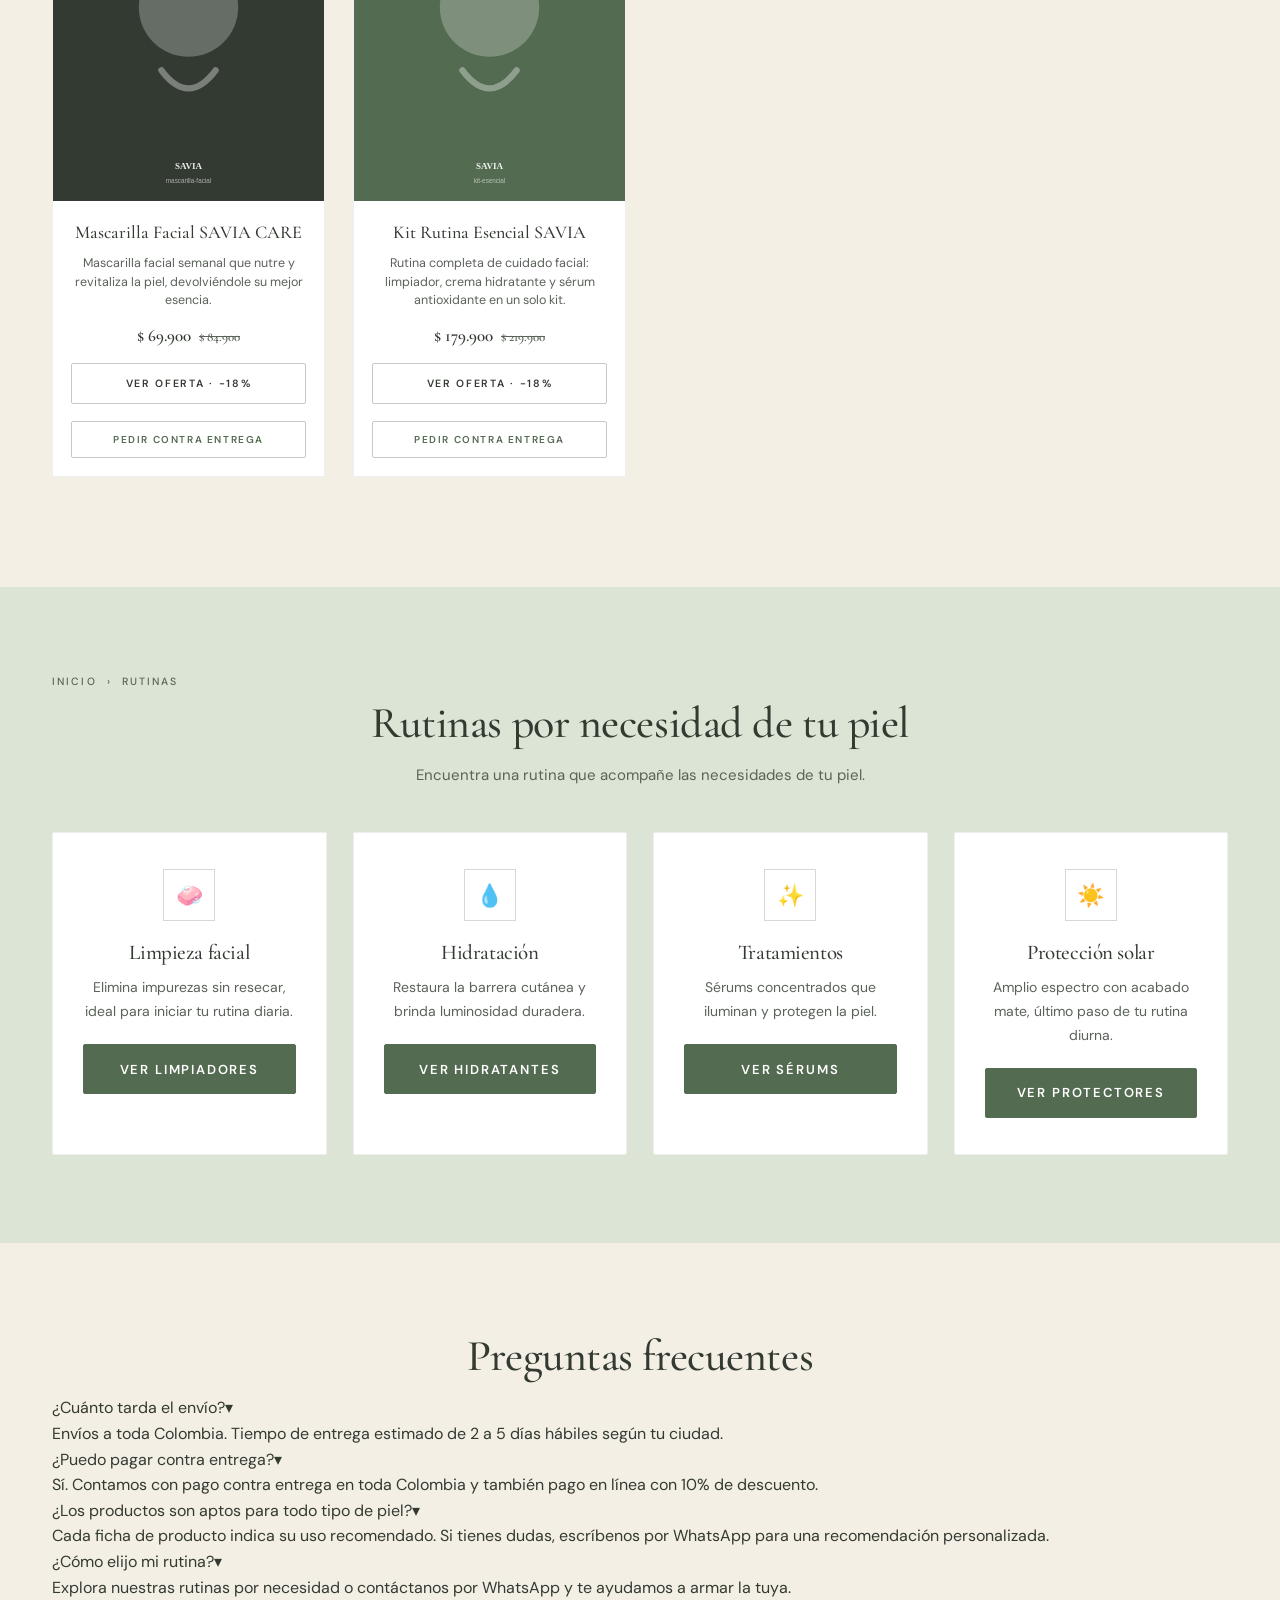
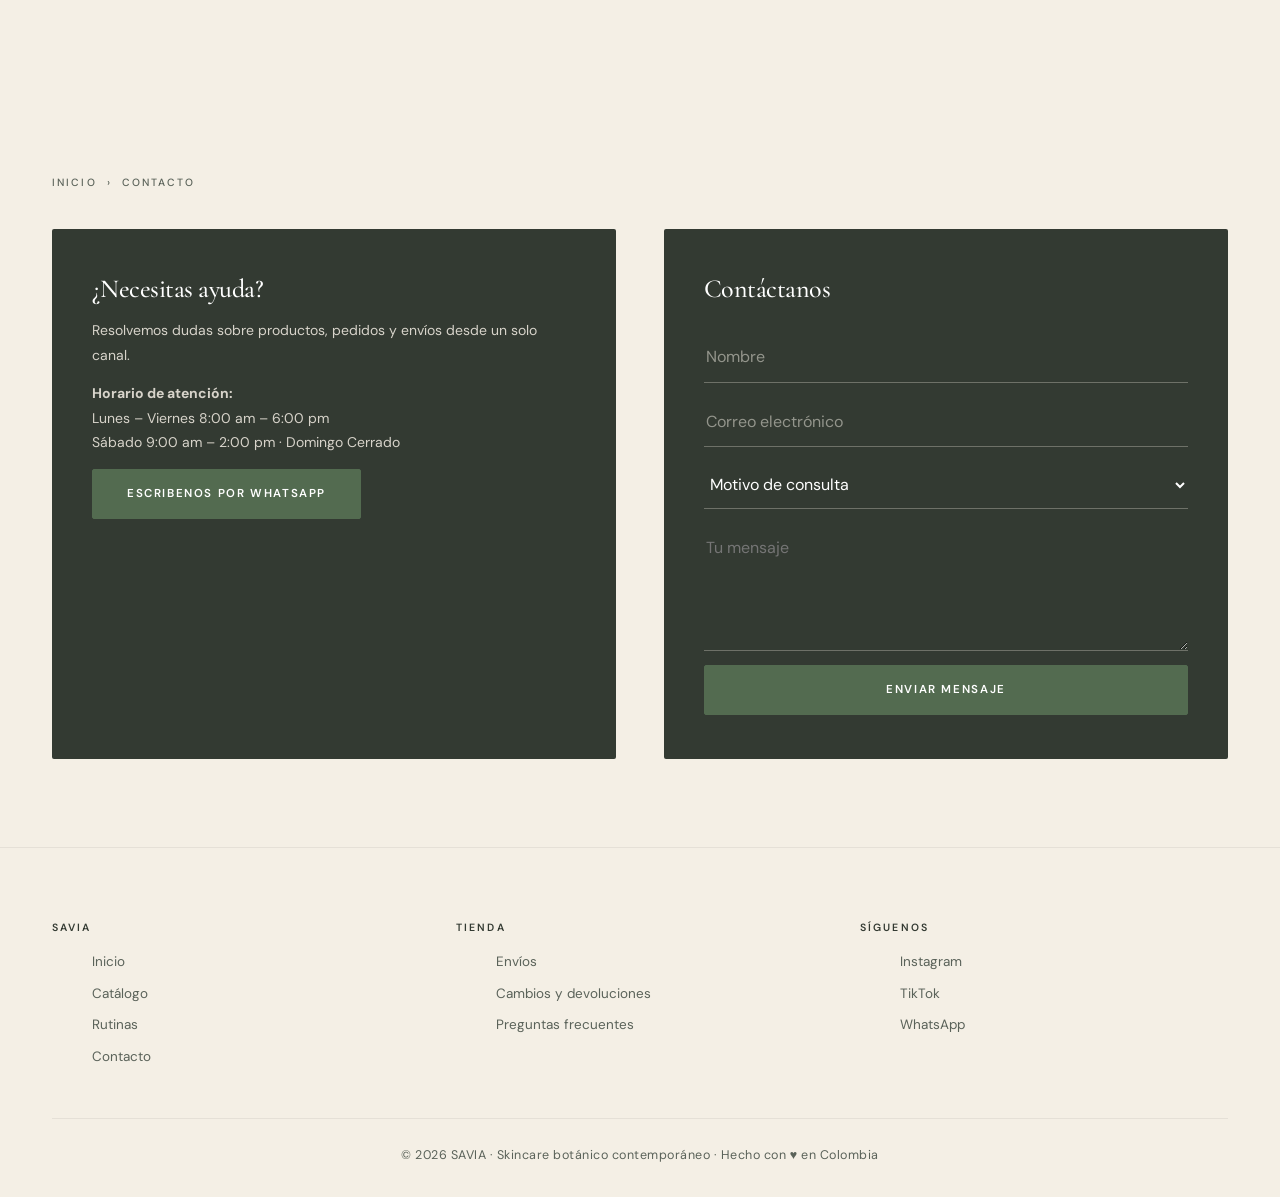
==== commit 0088aef1: "Clonar formulario de pedido Releasit de nevora - Modal COD clonado fiel a nevora.com.co: resumen de " ====
--- a/index.html
+++ b/index.html
@@ -323,52 +323,161 @@
   </div>
 </div>
 
-<!-- Formulario COD estilo Releasit -->
+<!-- Formulario COD clon Releasit nevora -->
 <div class="cod-overlay" id="codOverlay" onclick="cerrarCOD()"></div>
 <div class="cod-modal" id="codModal">
   <div class="cod-h">
-    <h3>Pedir contra entrega</h3>
-    <button class="cod-close" onclick="cerrarCOD()">✕</button>
+    <h3>Completa tu pedido</h3>
+    <button class="cod-close" onclick="cerrarCOD()" aria-label="Cerrar">✕</button>
   </div>
   <div class="cod-body">
     <form id="codForm">
+      <!-- Resumen del producto -->
+      <div class="cod-prod">
+        <div class="cod-prod-media">
+          <div class="cod-prod-img" id="codProdImg"></div>
+          <span class="cod-prod-qty" id="codProdQty">1</span>
+        </div>
+        <div class="cod-prod-info">
+          <div class="cod-prod-name" id="codProdName"></div>
+          <div class="cod-prod-prices">
+            <span class="cod-prod-orig" id="codProdOrig"></span>
+            <span class="cod-prod-final" id="codProdFinal"></span>
+          </div>
+        </div>
+      </div>
+
+      <!-- Método de envío -->
+      <div class="cod-ship">
+        <span class="cod-ship-label">Método de envío</span>
+        <label class="cod-ship-item">
+          <input type="radio" name="shippingRate" value="gratis" checked>
+          <span class="cod-ship-text">
+            <span class="cod-ship-title">Envío gratis</span>
+            <span class="cod-ship-desc">Entrega en 3 a 5 días hábiles</span>
+          </span>
+          <span class="cod-ship-price">Gratis</span>
+        </label>
+        <label class="cod-ship-item">
+          <input type="radio" name="shippingRate" value="prioritario">
+          <span class="cod-ship-text">
+            <span class="cod-ship-title">Envío prioritario</span>
+            <span class="cod-ship-desc">Recibe tu pedido lo antes posible</span>
+          </span>
+          <span class="cod-ship-price">$5.000</span>
+        </label>
+      </div>
+      <p class="cod-trust">Paga al recibir. Sin anticipos.</p>
+
+      <!-- Datos de entrega -->
+      <p class="cod-section">¿Dónde recibes tu pedido?</p>
+      <p class="cod-help">Escribe tu dirección completa para facilitar la entrega.</p>
+
+      <div class="cod-row">
+        <div class="cod-field">
+          <label>Nombre <span class="req">*</span></label>
+          <input type="text" id="codNombre" placeholder="Nombre" required>
+        </div>
+        <div class="cod-field">
+          <label>Apellido <span class="req">*</span></label>
+          <input type="text" id="codApellido" placeholder="Apellido" required>
+        </div>
+      </div>
       <div class="cod-field">
-        <label>Nombre completo</label>
-        <input type="text" id="codNombre" placeholder="Juan Pérez" required>
+        <label>Celular / WhatsApp <span class="req">*</span></label>
+        <input type="tel" id="codTelefono" placeholder="Tu número de celular" required>
+        <span class="cod-help">Recibirás la confirmación y la guía por WhatsApp.</span>
       </div>
       <div class="cod-field">
-        <label>Teléfono de contacto</label>
-        <input type="tel" id="codTelefono" placeholder="+57 300 000 0000" required>
+        <label>Dirección de entrega <span class="req">*</span></label>
+        <input type="text" id="codDireccion" placeholder="Ej. Calle 45 #13-25, casa o apartamento" required>
+      </div>
+      <div class="cod-row">
+        <div class="cod-field">
+          <label>Departamento <span class="req">*</span></label>
+          <select id="codDepartamento">
+            <option value="">Departamento</option>
+            <option value="AMAZONAS">AMAZONAS</option>
+            <option value="ANTIOQUIA">ANTIOQUIA</option>
+            <option value="ARAUCA">ARAUCA</option>
+            <option value="ARCHIPIELAGO DE SAN ANDRES, PROVIDENCIA Y SANTA CATALINA">ARCHIPIELAGO DE SAN ANDRES</option>
+            <option value="ATLANTICO">ATLANTICO</option>
+            <option value="BOLIVAR">BOLIVAR</option>
+            <option value="BOYACA">BOYACA</option>
+            <option value="CALDAS">CALDAS</option>
+            <option value="CAQUETA">CAQUETA</option>
+            <option value="CASANARE">CASANARE</option>
+            <option value="CAUCA">CAUCA</option>
+            <option value="CESAR">CESAR</option>
+            <option value="CHOCO">CHOCO</option>
+            <option value="CORDOBA">CORDOBA</option>
+            <option value="CUNDINAMARCA">CUNDINAMARCA</option>
+            <option value="GUAINIA">GUAINIA</option>
+            <option value="GUAVIARE">GUAVIARE</option>
+            <option value="HUILA">HUILA</option>
+            <option value="LA GUAJIRA">LA GUAJIRA</option>
+            <option value="MAGDALENA">MAGDALENA</option>
+            <option value="META">META</option>
+            <option value="NARINO">NARINO</option>
+            <option value="NORTE DE SANTANDER">NORTE DE SANTANDER</option>
+            <option value="PUTUMAYO">PUTUMAYO</option>
+            <option value="QUINDIO">QUINDIO</option>
+            <option value="RISARALDA">RISARALDA</option>
+            <option value="SANTANDER">SANTANDER</option>
+            <option value="SUCRE">SUCRE</option>
+            <option value="TOLIMA">TOLIMA</option>
+            <option value="VALLE DEL CAUCA">VALLE DEL CAUCA</option>
+            <option value="VAUPES">VAUPES</option>
+            <option value="VICHADA">VICHADA</option>
+          </select>
+        </div>
+        <div class="cod-field">
+          <label>Ciudad <span class="req">*</span></label>
+          <input type="text" id="codCiudad" placeholder="Ciudad" required>
+        </div>
       </div>
       <div class="cod-field">
-        <label>Dirección de envío</label>
-        <input type="text" id="codDireccion" placeholder="Calle 123 #45-67" required>
-      </div>
-      <div class="cod-field">
-        <label>Ciudad</label>
-        <input type="text" id="codCiudad" placeholder="Bogotá" required>
-      </div>
-      <div class="cod-field">
-        <label>Producto</label>
-        <input type="text" id="codProducto" readonly>
-      </div>
-      <div class="cod-field">
-        <label>Cantidad</label>
-        <input type="number" id="codCantidad" value="1" min="1" max="99">
-      </div>
-      <div class="cod-field">
-        <label>Color del envase</label>
-        <select id="codColor"></select>
-      </div>
+        <label>Barrio / Referencia (opcional)</label>
+        <input type="text" id="codNota" placeholder="#Casa / Torre / Apto / Barrio o Referencia">
+      </div>
+      <div class="cod-row">
+        <div class="cod-field">
+          <label>Color del envase</label>
+          <select id="codColor"></select>
+        </div>
+        <div class="cod-field">
+          <label>Cantidad</label>
+          <input type="number" id="codCantidad" value="1" min="1" max="99">
+        </div>
+      </div>
+
+      <!-- Upsells -->
       <div class="cod-upsell">
         <h4>¿Agregar un producto más?</h4>
         <div id="codUpsells"></div>
       </div>
+
+      <!-- Totales -->
+      <div class="cod-totals">
+        <div class="cod-tot-row" id="codRowDesc" style="display:none">
+          <span>Descuentos</span><span id="codDescuentos">-$0</span>
+        </div>
+        <div class="cod-tot-row">
+          <span>Subtotal</span><span id="codSubtotal">$0</span>
+        </div>
+        <div class="cod-tot-row">
+          <span>Envío</span><span id="codEnvio">Gratis</span>
+        </div>
+        <div class="cod-tot-row cod-tot-final">
+          <span>Total</span><span id="codTotal">$0</span>
+        </div>
+      </div>
+      <p class="cod-commit">Al confirmar, te comprometes a recibir y pagar tu pedido en la entrega.</p>
     </form>
   </div>
   <div class="cod-actions">
     <button class="cod-btn-cerrar" onclick="cerrarCOD()">Cerrar</button>
-    <button class="cod-btn-cod" id="codBtnEnviar">Pedir contra entrega</button>
+    <button class="cod-btn-cod" id="codBtnEnviar">Confirmar pedido</button>
   </div>
 </div>
 
--- a/assets/css/style.css
+++ b/assets/css/style.css
@@ -54,10 +54,10 @@
 p{margin:0}
 .skip{position:absolute;left:-999px;top:8px;background:var(--blanco);color:var(--grafito);padding:10px 16px;border-radius:10px;z-index:999;font-weight:600}
 .skip:focus{left:8px}
-.wrap{max-width:1180px;margin:0 auto;padding:0 26px}
-.section{padding:var(--espacio-xl) 0}
-.section-title{font:600 28px/1.25 var(--ff-titular);color:var(--grafito);text-align:center;margin-bottom:8px}
-.section-sub{color:var(--texto-secundario);text-align:center;font-size:15px;max-width:620px;margin:0 auto 32px}
+.wrap{max-width:1240px;margin:0 auto;padding:0 32px}
+.section{padding:88px 0}
+.section-title{font:500 clamp(30px,4vw,44px)/1.15 var(--ff-titular);color:var(--grafito);text-align:center;margin-bottom:14px;letter-spacing:-.01em}
+.section-sub{color:var(--texto-secundario);text-align:center;font-size:15px;max-width:600px;margin:0 auto 44px;line-height:1.7}
 
 /* ============ Topbar nevora (marquee) ============ */
 .nv-bar{
@@ -72,14 +72,15 @@
 @media (max-width:600px){.nv-set span{font-size:10.5px;letter-spacing:0.18em;padding:0 18px}}
 
 /* ============ Header / Navegación ============ */
-#header{position:sticky;top:0;z-index:60;background:rgba(244,239,229,0.94);backdrop-filter:blur(12px);-webkit-backdrop-filter:blur(12px);border-bottom:1px solid var(--borde)}
-.hd{display:grid;grid-template-columns:auto 1fr auto;align-items:center;gap:16px;max-width:1180px;margin:0 auto;padding:11px 26px}
+#header{position:sticky;top:0;z-index:60;background:rgba(244,239,229,0.96);backdrop-filter:blur(14px);-webkit-backdrop-filter:blur(14px);border-bottom:1px solid rgba(51,58,50,0.08)}
+.hd{display:grid;grid-template-columns:auto 1fr auto;align-items:center;gap:20px;max-width:1240px;margin:0 auto;padding:16px 32px}
 .brand{justify-self:start;display:flex;align-items:center;gap:10px}
-.brand img{height:44px;display:block}
+.brand img{height:42px;display:block}
 .brand .bt{font:600 12px/1.35 var(--ff-cuerpo);color:var(--grafito);max-width:172px;text-align:left}
 .search{position:relative;flex:1;min-width:0}
-.search input{width:100%;border:1.5px solid var(--borde);border-radius:var(--radio-pill);background:var(--blanco);padding:10px 18px;font:400 14px var(--ff-cuerpo);color:var(--grafito)}
-.search input:focus{outline:none;border-color:var(--savia)}
+.search input{width:100%;border:0;border-bottom:1px solid rgba(51,58,50,0.2);border-radius:0;background:transparent;padding:9px 4px;font:400 13.5px var(--ff-cuerpo);color:var(--grafito);transition:border-color .25s}
+.search input:focus{outline:none;border-bottom-color:var(--savia)}
+.search input::placeholder{color:rgba(51,58,50,0.42)}
 .hicons{display:flex;gap:6px;justify-self:end;align-items:center}
 .ib{position:relative;width:44px;height:44px;border-radius:50%;background:transparent;color:var(--grafito);display:grid;place-items:center;transition:background .2s}
 .ib:hover{background:rgba(51,58,50,0.06)}
@@ -100,17 +101,17 @@
 .mm-foot{padding:14px 16px;border-top:1px solid var(--borde)}
 .mm-wa{display:flex;align-items:center;justify-content:center;gap:10px;background:var(--savia);color:var(--blanco);border-radius:var(--radio-pill);padding:13px;font:600 14px var(--ff-cuerpo)}
 
-/* ============ Héroe ============ */
-.hero{padding:70px 0 50px;text-align:center;position:relative;overflow:hidden}
-.hero-org{position:absolute;inset:-10% -5% auto -5%;background:var(--savia-niebla);border-radius:60% 40% 70% 30% / 50% 60% 40% 50%;z-index:-1;filter:blur(70px);opacity:0.9}
-.hero-badge{display:inline-flex;align-items:center;gap:8px;background:rgba(255,255,255,0.7);border:1px solid rgba(255,255,255,0.5);border-radius:var(--radio-pill);padding:6px 14px;font:600 11px var(--ff-cuerpo);color:var(--savia);backdrop-filter:blur(8px);margin-bottom:14px}
-.hero .eyebrow{font:500 12px var(--ff-cuerpo);letter-spacing:.16em;text-transform:uppercase;color:var(--savia);margin-bottom:12px;display:inline-block}
-.hero h1{font:600 clamp(34px,5vw,60px)/1.15 var(--ff-titular);color:var(--grafito);margin:0 0 16px}
-.hero h1 em{font-style:normal;background:linear-gradient(transparent 62%,var(--arena)80%)}
-.hero .lead{font-size:17.5px;color:var(--texto-secundario);max-width:620px;margin:0 auto 26px}
-.hero-cta{display:flex;gap:12px;justify-content:center;flex-wrap:wrap;margin-top:10px}
-
-/* ============ Botones ============ */
+/* ============ Héroe (estilo Shrine: editorial, aireado, serif protagonista) ============ */
+.hero{padding:110px 0 90px;text-align:center;position:relative;overflow:hidden}
+.hero-org{position:absolute;inset:-15% -5% auto -5%;background:var(--savia-niebla);border-radius:60% 40% 70% 30% / 50% 60% 40% 50%;z-index:-1;filter:blur(80px);opacity:0.75}
+.hero-badge{display:inline-flex;align-items:center;gap:8px;background:transparent;border:1px solid rgba(83,107,80,0.3);border-radius:0;padding:8px 18px;font:600 10px var(--ff-cuerpo);letter-spacing:.22em;text-transform:uppercase;color:var(--savia);margin-bottom:26px}
+.hero .eyebrow{font:500 11px var(--ff-cuerpo);letter-spacing:.26em;text-transform:uppercase;color:var(--texto-secundario);margin-bottom:22px;display:inline-block}
+.hero h1{font:500 clamp(40px,6.5vw,80px)/1.08 var(--ff-titular);color:var(--grafito);margin:0 0 26px;letter-spacing:-.02em}
+.hero h1 em{font-style:italic;font-weight:400;color:var(--savia)}
+.hero .lead{font-size:16.5px;color:var(--texto-secundario);max-width:560px;margin:0 auto 38px;line-height:1.8}
+.hero-cta{display:flex;gap:14px;justify-content:center;flex-wrap:wrap;margin-top:0}
+
+/* ============ Botones (estilo Shrine: uppercase, letter-spacing, minimal) ============ */
 .button{
   --shadow-horizontal-offset:var(--buttons-shadow-horizontal-offset);
   --shadow-vertical-offset:var(--buttons-shadow-vertical-offset);
@@ -139,76 +140,81 @@
 
 .btn{
   display:inline-flex;align-items:center;justify-content:center;gap:8px;
-  min-height:48px;padding:0 28px;border-radius:var(--radio-pill);
-  border:1.5px solid var(--grafito);background:var(--grafito);color:var(--blanco);
-  font:500 14px var(--ff-cuerpo);transition:transform .2s,box-shadow .2s,background .2s,color .2s
-}
-.btn:hover{transform:translateY(-1px);box-shadow:var(--sombra-suave)}
-.btn.savia{background:var(--savia);border-color:var(--savia);color:var(--blanco);font-weight:600}
-.btn.savia:hover{box-shadow:var(--sombra)}
+  min-height:50px;padding:0 34px;border-radius:var(--radio);
+  border:1px solid var(--grafito);background:var(--grafito);color:var(--blanco);
+  font:600 11.5px var(--ff-cuerpo);letter-spacing:.14em;text-transform:uppercase;
+  transition:background .25s,color .25s,border-color .25s
+}
+.btn:hover{background:transparent;color:var(--grafito)}
+.btn.savia{background:var(--savia);border-color:var(--savia);color:var(--blanco)}
+.btn.savia:hover{background:transparent;color:var(--savia)}
 .btn.outline{background:transparent;color:var(--grafito)}
-.btn.ghost{background:transparent;color:var(--texto-secundario)}
-.btn.ghost:hover{background:rgba(51,58,50,0.06)}
-
-/* ============ Tarjetas nevora (nvc-card) ============ */
+.btn.outline:hover{background:var(--grafito);color:var(--blanco)}
+.btn.ghost{background:transparent;color:var(--texto-secundario);border-color:transparent}
+.btn.ghost:hover{background:rgba(51,58,50,0.05);color:var(--grafito)}
+
+/* ============ Tarjetas (estilo Shrine: imagen-first, hover zoom, bordes hairline) ============ */
 .nvc-card{
   position:relative;
   background:var(--blanco);
-  border:1px solid var(--borde);
+  border:1px solid rgba(51,58,50,0.08);
   border-radius:var(--radio);
   overflow:hidden;
   display:flex;
   flex-direction:column;
-  transition:transform .3s,box-shadow .3s
-}
-.nvc-card:hover{transform:translateY(-4px);box-shadow:var(--sombra)}
+  transition:border-color .3s
+}
+.nvc-card:hover{border-color:rgba(51,58,50,0.22)}
 .nvc-card__media{
   position:relative;
   background:var(--savia-niebla);
   aspect-ratio:4/5;
   overflow:hidden
 }
-.nvc-card__media img{width:100%;height:100%;object-fit:cover;transition:transform .5s}
+.nvc-card__media img{width:100%;height:100%;object-fit:cover;transition:transform .8s cubic-bezier(.25,.46,.45,.94)}
+.nvc-card:hover .nvc-card__media img{transform:scale(1.05)}
 .nvc-badge{
-  position:absolute;top:10px;left:10px;z-index:3;
-  background:#fffffff2;color:var(--grafito);font:600 10.5px var(--ff-cuerpo);
-  letter-spacing:.05em;text-transform:uppercase;padding:5px 10px;border-radius:999px;backdrop-filter:blur(6px)
-}
-.nvc-badge--top{top:10px;left:10px}
-.nvc-card__body{padding:16px 14px 12px;display:flex;flex-direction:column;gap:6px;flex:1}
-.nvc-card__title{font:600 16px/1.25 var(--ff-titular);color:var(--grafito);margin:0 0 6px}
+  position:absolute;top:12px;left:12px;z-index:3;
+  background:rgba(244,239,229,0.94);color:var(--grafito);font:600 9.5px var(--ff-cuerpo);
+  letter-spacing:.16em;text-transform:uppercase;padding:6px 12px;border-radius:0;backdrop-filter:blur(6px)
+}
+.nvc-badge--top{top:12px;left:12px}
+.nvc-card__body{padding:20px 18px 18px;display:flex;flex-direction:column;gap:7px;flex:1;text-align:center}
+.nvc-card__title{font:500 18px/1.3 var(--ff-titular);color:var(--grafito);margin:0 0 2px;letter-spacing:0}
 .nvc-card__title a{color:inherit;text-decoration:none}
-.nvc-card__benefit{font-size:13px;color:var(--texto-secundario);margin:0 0 8px}
-.nvc-card__price{display:flex;align-items:baseline;gap:8px;font:600 18px var(--ff-titular);color:var(--grafito);margin:0 0 8px}
+.nvc-card__title a:hover{color:var(--savia)}
+.nvc-card__benefit{font-size:12.5px;color:var(--texto-secundario);margin:0 0 8px;line-height:1.5}
+.nvc-card__price{display:flex;align-items:baseline;gap:8px;justify-content:center;font:600 17px var(--ff-titular);color:var(--grafito);margin:0 0 10px}
 .nvc-card__price ant{font-size:13px;color:var(--texto-secundario);text-decoration:line-through}
 .nvc-card__cta{
-  display:inline-flex;align-items:center;gap:6px;
-  background:transparent;color:var(--grafito);border:1.5px solid var(--grafito);
-  font:600 13px var(--ff-cuerpo);padding:10px 18px;border-radius:var(--radio-pill);
-  margin-top:auto;text-decoration:none;transition:background .2s,color .2s
-}
-.nvc-card__cta:hover{background:rgba(51,58,50,0.04)}
+  display:inline-flex;align-items:center;justify-content:center;gap:6px;
+  background:transparent;color:var(--grafito);border:1px solid rgba(51,58,50,0.28);
+  font:600 10.5px var(--ff-cuerpo);letter-spacing:.16em;text-transform:uppercase;padding:13px 18px;border-radius:var(--radio);
+  margin-top:auto;text-decoration:none;transition:background .25s,color .25s,border-color .25s
+}
+.nvc-card__cta:hover{background:var(--grafito);color:var(--blanco);border-color:var(--grafito)}
 
 /* Grid de productos */
-.grid-productos{display:grid;grid-template-columns:repeat(auto-fill,minmax(220px,1fr));gap:22px;margin-top:26px}
-
-/* ============ Burbujas de categoría (nevora catsbar) ============ */
-.catsbar{padding:40px 0 10px}
-.cwrap{position:relative;max-width:1180px;margin:0 auto;padding:0 44px}
-#catsTrack{display:grid;grid-auto-flow:column;grid-auto-columns:104px;gap:14px;overflow-x:auto;-webkit-overflow-scrolling:touch;scroll-snap-type:x proximity;padding:6px 2px 14px;scrollbar-width:none}
+.grid-productos{display:grid;grid-template-columns:repeat(auto-fill,minmax(230px,1fr));gap:28px;margin-top:34px}
+
+/* ============ Burbujas de categoría (estilo Shrine) ============ */
+.catsbar{padding:64px 0 24px}
+.cwrap{position:relative;max-width:1240px;margin:0 auto;padding:0 50px}
+#catsTrack{display:grid;grid-auto-flow:column;grid-auto-columns:108px;gap:18px;overflow-x:auto;-webkit-overflow-scrolling:touch;scroll-snap-type:x proximity;padding:6px 2px 16px;scrollbar-width:none}
 #catsTrack::-webkit-scrollbar{display:none}
-.bub{display:flex;flex-direction:column;align-items:center;gap:8px;background:none;border:0;padding:0;cursor:pointer;scroll-snap-align:start}
-.bub .bp{width:88px;height:88px;border-radius:50%;border:2px solid var(--borde);background:var(--blanco) center/cover no-repeat;display:grid;place-items:center;transition:transform .25s,box-shadow .25s}
-.bub:hover .bp{transform:translateY(-3px);box-shadow:var(--sombra-suave)}
-.bub .bl{font:600 12.5px/1.3 var(--ff-cuerpo);max-width:100%;text-align:center;white-space:normal;height:36px;overflow:hidden;color:var(--grafito)}
-
-/* ============ Carrusel (nevora carsec) ============ */
-.carsec{padding:40px 0 10px}
-.crow{position:relative;max-width:1180px;margin:0 auto;padding:0 26px}
-.chead{display:flex;align-items:baseline;gap:12px;margin-bottom:14px;flex-wrap:wrap}
-.clab{display:inline-flex;align-items:center;gap:8px;font:700 14.5px var(--ff-titular);letter-spacing:.04em;text-transform:uppercase}
-.clab::before{content:"";width:5px;height:16px;border-radius:3px;background:var(--savia)}
-.cmeta{font:500 12.5px var(--ff-cuerpo);color:var(--texto-secundario)}
+.bub{display:flex;flex-direction:column;align-items:center;gap:12px;background:none;border:0;padding:0;cursor:pointer;scroll-snap-align:start}
+.bub .bp{width:92px;height:92px;border-radius:50%;border:1px solid rgba(51,58,50,0.14);background:var(--blanco) center/cover no-repeat;display:grid;place-items:center;transition:border-color .3s,box-shadow .3s}
+.bub:hover .bp{border-color:var(--savia);box-shadow:0 0 0 4px rgba(83,107,80,0.08)}
+.bub.on .bp{border-color:var(--savia);box-shadow:0 0 0 4px rgba(83,107,80,0.12)}
+.bub .bl{font:600 10px/1.4 var(--ff-cuerpo);letter-spacing:.14em;text-transform:uppercase;max-width:100%;text-align:center;white-space:normal;height:40px;overflow:hidden;color:var(--texto-secundario)}
+
+/* ============ Carrusel (estilo Shrine) ============ */
+.carsec{padding:72px 0 24px}
+.crow{position:relative;max-width:1240px;margin:0 auto;padding:0 32px;margin-bottom:44px}
+.chead{display:flex;align-items:baseline;gap:16px;margin-bottom:22px;flex-wrap:wrap}
+.clab{display:inline-flex;align-items:center;gap:10px;font:600 11.5px var(--ff-cuerpo);letter-spacing:.22em;text-transform:uppercase;color:var(--grafito)}
+.clab::before{content:"";width:28px;height:1px;border-radius:0;background:var(--savia)}
+.cmeta{font:400 12.5px var(--ff-cuerpo);color:var(--texto-secundario);letter-spacing:.04em}
 .ctrack{display:grid;grid-auto-flow:column;--cols:2.4;--gap:16px;grid-auto-columns:calc((100% - (var(--cols) - 1)*var(--gap))/var(--cols));gap:var(--gap);overflow-x:auto;scroll-snap-type:x mandatory;scroll-behavior:smooth;overscroll-behavior-x:contain;padding:6px 2px 14px;scrollbar-width:none}
 .ctrack::-webkit-scrollbar{display:none}
 @media(min-width:700px){.ctrack{--cols:3.4}}
@@ -216,9 +222,9 @@
 .cnav{display:flex;justify-content:center;gap:8px;margin-top:6px}
 .cdot{width:8px;height:8px;border-radius:999px;border:0;padding:0;background:var(--borde);cursor:pointer;transition:.3s}
 .cdot.on{background:var(--grafito);width:22px}
-.carr{position:absolute;top:50%;transform:translateY(-50%);width:38px;height:38px;border:0;border-radius:50%;background:#fffffff2;color:var(--grafito);display:grid;place-items:center;cursor:pointer;z-index:10;box-shadow:var(--sombra);opacity:0;transition:.3s}
+.carr{position:absolute;top:50%;transform:translateY(-50%);width:42px;height:42px;border:1px solid rgba(51,58,50,0.18);border-radius:0;background:var(--marfil);color:var(--grafito);display:grid;place-items:center;cursor:pointer;z-index:10;opacity:0;transition:opacity .3s,background .25s,color .25s}
 .crow:hover .carr{opacity:1}
-.carr:hover{transform:translateY(-50%) scale(1.08)}
+.carr:hover{background:var(--grafito);color:var(--blanco);border-color:var(--grafito)}
 .carr.L{left:8px}.carr.R{right:8px}
 .carr[disabled]{opacity:.25!important;pointer-events:none}
 @media(max-width:767px){.carr{display:none}}
@@ -227,167 +233,234 @@
 
 /* ============ Rutinas ============ */
 .rutinas{background:var(--fondo-secundario)}
-.rutinas-grid{display:grid;grid-template-columns:repeat(auto-fit,minmax(260px,1fr));gap:22px;margin-top:30px}
-.rutina-card{background:var(--blanco);border:1px solid var(--borde);border-radius:18px;padding:26px;transition:transform .3s,box-shadow .3s}
-.rutina-card:hover{transform:translateY(-4px);box-shadow:var(--sombra)}
-.rutina-card .icon{width:48px;height:48px;border-radius:14px;background:var(--savia-suave);color:var(--savia);display:grid;place-items:center;font-size:24px;margin-bottom:14px}
-.rutina-card h4{font:600 18px/1.3 var(--ff-titular);color:var(--grafito);margin-bottom:8px}
-.rutina-card p{font-size:14.5px;color:var(--texto-secundario);margin-bottom:14px}
-.rutina-card .btn{width:100%;font-size:13px;padding:0 14px}
-
-/* ============ Ficha de producto (producto.html) — estilo nevora ============ */
-.producto{padding:40px 0 60px}
-.producto-wrap{display:grid;grid-template-columns:1.1fr 1fr;gap:40px;max-width:1180px;margin:0 auto;padding:0 26px}
-.producto-galeria{position:sticky;top:90px}
-.producto .ph{aspect-ratio:4/5;border-radius:20px;box-shadow:var(--sombra)}
-.producto .miniaturas{display:flex;gap:10px;margin-top:12px;overflow-x:auto;scrollbar-width:none}
+.rutinas-grid{display:grid;grid-template-columns:repeat(auto-fit,minmax(260px,1fr));gap:26px;margin-top:40px}
+.rutina-card{background:var(--blanco);border:1px solid rgba(51,58,50,0.08);border-radius:var(--radio);padding:36px 30px;transition:border-color .3s;text-align:center}
+.rutina-card:hover{border-color:rgba(51,58,50,0.22)}
+.rutina-card .icon{width:52px;height:52px;border-radius:0;background:transparent;border:1px solid rgba(83,107,80,0.25);color:var(--savia);display:grid;place-items:center;font-size:22px;margin:0 auto 18px}
+.rutina-card h4{font:500 21px/1.3 var(--ff-titular);color:var(--grafito);margin-bottom:10px}
+.rutina-card p{font-size:14px;color:var(--texto-secundario);margin-bottom:20px;line-height:1.7}
+.rutina-card .btn{width:100%;font-size:10.5px;padding:0 14px}
+
+/* ============ Ficha de producto (estilo Shrine: editorial, aireada) ============ */
+.producto{padding:52px 0 88px}
+.producto-wrap{display:grid;grid-template-columns:1.15fr 1fr;gap:64px;max-width:1240px;margin:0 auto;padding:0 32px}
+.producto-galeria{position:sticky;top:100px}
+.producto .ph{aspect-ratio:4/5;border-radius:var(--radio);border:1px solid rgba(51,58,50,0.08);background:var(--blanco)}
+.producto .miniaturas{display:flex;gap:10px;margin-top:14px;overflow-x:auto;scrollbar-width:none}
 .producto .miniaturas::-webkit-scrollbar{display:none}
-.producto .mini img{width:76px;height:76px;object-fit:cover;border-radius:12px;border:2px solid transparent;cursor:pointer;opacity:0.7;transition:all .2s}
+.producto .mini img{width:74px;height:74px;object-fit:cover;border-radius:var(--radio);border:1px solid rgba(51,58,50,0.12);cursor:pointer;opacity:0.6;transition:opacity .25s,border-color .25s}
 .producto .mini img.active{border-color:var(--savia);opacity:1}
-.producto .mini img:hover{opacity:1;transform:translateY(-2px)}
-
-.producto-info{}
-.nv-eyebrow{font:500 12px var(--ff-cuerpo);letter-spacing:.16em;text-transform:uppercase;color:var(--savia);margin-bottom:8px;display:block}
-.producto h1{font:600 clamp(26px,4vw,34px)/1.2 var(--ff-titular);color:var(--grafito);margin:0 0 10px}
-.producto .precio{display:flex;align-items:baseline;gap:10px;font:600 26px var(--ff-titular);color:var(--grafito);margin:0 0 6px}
+.producto .mini img:hover{opacity:1}
+
+.producto-info{padding-top:6px}
+.nv-eyebrow{font:500 11px var(--ff-cuerpo);letter-spacing:.26em;text-transform:uppercase;color:var(--texto-secundario);margin-bottom:14px;display:block}
+.producto h1{font:500 clamp(30px,4.5vw,46px)/1.12 var(--ff-titular);color:var(--grafito);margin:0 0 14px;letter-spacing:-.01em}
+.producto .precio{display:flex;align-items:baseline;gap:12px;font:500 24px var(--ff-titular);color:var(--grafito);margin:0 0 14px}
 .producto .precio ant{font-size:15px;color:var(--texto-secundario);text-decoration:line-through}
-.producto .etiqueta{display:inline-flex;align-items:center;gap:6px;background:var(--savia-suave);color:var(--savia);border-radius:var(--radio-pill);padding:4px 10px;font:600 10.5px var(--ff-cuerpo);margin-bottom:16px}
-.producto .desc{font-size:15.5px;color:var(--texto-secundario);line-height:1.7;margin:0 0 22px}
+.producto .etiqueta{display:inline-flex;align-items:center;gap:6px;background:transparent;color:var(--savia);border:1px solid rgba(83,107,80,0.3);border-radius:0;padding:5px 12px;font:600 9.5px var(--ff-cuerpo);letter-spacing:.16em;text-transform:uppercase;margin-bottom:18px}
+.producto .desc{font-size:15px;color:var(--texto-secundario);line-height:1.8;margin:0 0 24px}
 
 /* Personalización de colores por producto */
-.color-picker{margin-bottom:24px}
-.color-picker label{font:500 13px var(--ff-cuerpo);color:var(--texto-secundario);display:block;margin-bottom:8px}
-.color-options{display:flex;gap:10px;flex-wrap:wrap}
-.color-chip{width:36px;height:36px;border-radius:50%;border:2px solid var(--borde);cursor:pointer;transition:transform .2s,box-shadow .2s,border-color .2s;position:relative}
-.color-chip:hover{transform:translateY(-2px);box-shadow:var(--sombra-suave)}
-.color-chip.active{border-color:var(--grafito);box-shadow:0 0 0 4px rgba(51,58,50,0.15)}
+.color-picker{margin-bottom:26px}
+.color-picker label{font:600 10.5px var(--ff-cuerpo);letter-spacing:.2em;text-transform:uppercase;color:var(--texto-secundario);display:block;margin-bottom:12px}
+.color-options{display:flex;gap:12px;flex-wrap:wrap}
+.color-chip{width:34px;height:34px;border-radius:50%;border:1px solid rgba(51,58,50,0.18);cursor:pointer;transition:box-shadow .25s,border-color .25s;position:relative}
+.color-chip:hover{box-shadow:0 0 0 3px rgba(51,58,50,0.08)}
+.color-chip.active{border-color:var(--grafito);box-shadow:0 0 0 4px rgba(51,58,50,0.14)}
 .color-chip .tick{position:absolute;inset:2px;border-radius:50%;border:2px solid var(--blanco);background:var(--grafito);opacity:0;transition:opacity .2s}
 .color-chip.active .tick{opacity:1}
-.color-preview{display:inline-flex;align-items:center;gap:10px;margin-top:10px}
-.color-preview .swatch{width:20px;height:20px;border-radius:50%;border:2px solid var(--borde)}
-
-/* Urgencia nevora */
+.color-preview{display:inline-flex;align-items:center;gap:10px;margin-top:12px;font:500 12.5px var(--ff-cuerpo);color:var(--texto-secundario)}
+.color-preview .swatch{width:18px;height:18px;border-radius:50%;border:1px solid rgba(51,58,50,0.18)}
+
+/* Urgencia (estilo Shrine: hairline) */
 .nv-urgency{
-  margin-top:16px;padding:12px 16px;background:var(--savia-suave);border-radius:var(--radio);
-  font:500 13px var(--ff-cuerpo);color:var(--grafito);display:flex;align-items:center;gap:8px
+  margin-top:18px;padding:13px 16px;background:transparent;border:1px solid rgba(83,107,80,0.28);border-radius:var(--radio);
+  font:600 10.5px var(--ff-cuerpo);letter-spacing:.16em;text-transform:uppercase;color:var(--savia);display:flex;align-items:center;gap:8px
 }
 
 /* Cantidad y acciones */
-.actions{margin-top:26px;display:flex;gap:12px;align-items:center}
-.qty{display:flex;align-items:center;gap:8px;border:1.5px solid var(--borde);border-radius:var(--radio-pill);padding:4px 10px;background:var(--blanco)}
-.qty button{width:36px;height:36px;border-radius:50%;background:transparent;color:var(--grafito);font:600 16px var(--ff-titular);display:grid;place-items:center}
-.qty input{width:40px;border:0;background:transparent;text-align:center;font:600 14px var(--ff-titular);color:var(--grafito)}
-.btn-add{flex:1;background:var(--savia);border-color:var(--savia);color:var(--blanco);font:600 15px var(--ff-cuerpo);min-height:48px;border-radius:12px}
-.btn-add:hover{box-shadow:var(--sombra)}
-.btn-add.adding{background:var(--arena);color:var(--grafito);box-shadow:var(--sombra)}
-
-/* FAB carrito flotante (nevora) */
-.fab-cart{position:fixed;bottom:24px;right:24px;z-index:90;width:56px;height:56px;border-radius:50%;background:var(--savia);color:var(--blanco);display:grid;place-items:center;box-shadow:var(--sombra);font-size:26px;transition:transform .2s}
-.fab-cart:hover{transform:scale(1.05)}
-.fab-cart .badge{position:absolute;top:6px;right:6px;min-width:18px;height:18px;padding:0 4px;border-radius:9px;background:#ff4d4d;color:#fff;font:600 10px/18px var(--ff-cuerpo);text-align:center}
-.btn-wa{display:inline-flex;align-items:center;gap:8px;background:transparent;color:var(--grafito);border:1.5px solid var(--grafito);font:600 14px var(--ff-cuerpo);min-height:46px;padding:0 20px;border-radius:12px}
-.btn-wa:hover{background:rgba(51,58,50,0.04)}
-
-/* Tabs info producto */
-.tabs{margin-top:30px}
-.tabs button{border:none;background:none;font:500 14px var(--ff-cuerpo);color:var(--texto-secundario);padding:0 22px 12px;border-bottom:2px solid transparent;cursor:pointer;transition:color .2s,border-color .2s}
-.tabs button.active{color:var(--savia);border-bottom-color:var(--savia);font-weight:600}
-.tab-panel{display:none;padding:26px 0;color:var(--texto-secundario);font-size:14.5px;line-height:1.7}
+.actions{margin-top:30px;display:flex;gap:12px;align-items:center}
+.qty{display:flex;align-items:center;gap:6px;border:1px solid rgba(51,58,50,0.22);border-radius:var(--radio);padding:4px 8px;background:transparent}
+.qty button{width:36px;height:38px;border-radius:0;background:transparent;color:var(--grafito);font:400 16px var(--ff-cuerpo);display:grid;place-items:center}
+.qty button:hover{color:var(--savia)}
+.qty input{width:38px;border:0;background:transparent;text-align:center;font:600 14px var(--ff-cuerpo);color:var(--grafito)}
+.btn-add{flex:1;background:var(--savia);border:1px solid var(--savia);color:var(--blanco);font:600 11.5px var(--ff-cuerpo);letter-spacing:.14em;text-transform:uppercase;min-height:50px;border-radius:var(--radio);transition:background .25s,color .25s}
+.btn-add:hover{background:transparent;color:var(--savia)}
+.btn-add.adding{background:var(--arena);border-color:var(--arena);color:var(--grafito)}
+
+/* FAB carrito flotante (estilo Shrine: discreto) */
+.fab-cart{position:fixed;bottom:28px;right:28px;z-index:90;width:54px;height:54px;border-radius:0;background:var(--grafito);color:var(--marfil);display:grid;place-items:center;font-size:22px;transition:background .25s}
+.fab-cart:hover{background:var(--savia)}
+.fab-cart .badge{position:absolute;top:-7px;right:-7px;min-width:19px;height:19px;padding:0 4px;border-radius:50%;background:var(--arena);color:var(--grafito);font:600 10px/19px var(--ff-cuerpo);text-align:center}
+.btn-wa{display:inline-flex;align-items:center;justify-content:center;gap:8px;background:transparent;color:var(--grafito);border:1px solid rgba(51,58,50,0.28);font:600 11.5px var(--ff-cuerpo);letter-spacing:.14em;text-transform:uppercase;min-height:50px;padding:0 22px;border-radius:var(--radio);transition:background .25s,color .25s}
+.btn-wa:hover{background:var(--grafito);color:var(--blanco)}
+
+/* Tabs info producto (estilo Shrine) */
+.tabs{margin-top:44px;border-bottom:1px solid rgba(51,58,50,0.1);display:flex;gap:0;overflow-x:auto;scrollbar-width:none}
+.tabs::-webkit-scrollbar{display:none}
+.tabs button{border:none;background:none;font:600 10.5px var(--ff-cuerpo);letter-spacing:.18em;text-transform:uppercase;color:var(--texto-secundario);padding:0 22px 14px;border-bottom:1px solid transparent;cursor:pointer;transition:color .25s,border-color .25s;white-space:nowrap}
+.tabs button:hover{color:var(--grafito)}
+.tabs button.active{color:var(--grafito);border-bottom-color:var(--grafito)}
+.tab-panel{display:none;padding:30px 0;color:var(--texto-secundario);font-size:14.5px;line-height:1.85}
 .tab-panel.active{display:block}
-.tab-panel h4{font:600 16px var(--ff-titular);color:var(--grafito);margin-bottom:10px}
-.tab-panel ul{list-style:disc inside;margin:0 0 12px;padding-left:16px}
-.tab-panel li{margin-bottom:6px}
+.tab-panel h4{font:500 19px var(--ff-titular);color:var(--grafito);margin-bottom:12px}
+.tab-panel ul{list-style:none;margin:0 0 12px;padding:0}
+.tab-panel li{margin-bottom:8px;padding-left:18px;position:relative}
+.tab-panel li::before{content:"—";position:absolute;left:0;color:var(--arena)}
 
 /* ============ Breadcrumb ============ */
-.bread{font:500 12px var(--ff-cuerpo);letter-spacing:.14em;text-transform:uppercase;color:var(--texto-secundario);margin-bottom:6px;display:flex;align-items:center;gap:8px}
-.bread a{color:var(--savia);text-decoration:underline;text-decoration-thickness:1px;text-underline-offset:4px}
-
-/* ============ Contacto / Footer ============ */
-.contacto{display:grid;grid-template-columns:1fr 1fr;gap:40px;margin-top:30px}
-.contacto .card{background:var(--grafito);color:var(--marfil);border-radius:18px;padding:30px}
-.contacto .card h3{font:600 20px var(--ff-titular);color:var(--blanco);margin-bottom:10px}
-.contacto .card p{color:rgba(244,239,229,0.9);font-size:14.5px;margin-bottom:12px}
-.contacto form{display:flex;flex-direction:column;gap:12px}
-.contacto input, .contacto select, .contacto textarea{width:100%;border:1px solid rgba(244,239,229,0.35);background:rgba(244,239,229,0.08);color:var(--blanco);border-radius:10px;padding:11px 14px;font:inherit}
-.contacto input::placeholder{color:rgba(244,239,229,0.55)}
-.contacto input:focus,.contacto select:focus,.contacto textarea:focus{outline:none;border-color:var(--arena)}
-footer{border-top:1px solid var(--borde);padding:40px 0 28px;color:var(--texto-secundario);font-size:14px}
-.footer-grid{display:grid;grid-template-columns:repeat(auto-fit,minmax(180px,1fr));gap:26px;margin-bottom:26px}
-.footer-col h5{font:600 14px var(--ff-cuerpo);color:var(--grafito);margin-bottom:12px}
+.bread{font:500 10.5px var(--ff-cuerpo);letter-spacing:.2em;text-transform:uppercase;color:var(--texto-secundario);margin-bottom:10px;display:flex;align-items:center;gap:10px}
+.bread a{color:var(--texto-secundario);transition:color .2s}
+.bread a:hover{color:var(--savia)}
+
+/* ============ Contacto / Footer (estilo Shrine) ============ */
+.contacto{display:grid;grid-template-columns:1fr 1fr;gap:48px;margin-top:40px}
+.contacto .card{background:var(--grafito);color:var(--marfil);border-radius:var(--radio);padding:44px 40px}
+.contacto .card h3{font:500 26px var(--ff-titular);color:var(--blanco);margin-bottom:14px}
+.contacto .card p{color:rgba(244,239,229,0.85);font-size:14px;margin-bottom:14px;line-height:1.75}
+.contacto form{display:flex;flex-direction:column;gap:14px}
+.contacto input, .contacto select, .contacto textarea{width:100%;border:0;border-bottom:1px solid rgba(244,239,229,0.3);background:transparent;color:var(--blanco);border-radius:0;padding:12px 2px;font:inherit}
+.contacto input::placeholder{color:rgba(244,239,229,0.5)}
+.contacto input:focus,.contacto select:focus,.contacto textarea:focus{outline:none;border-bottom-color:var(--arena)}
+.contacto select option{color:var(--grafito)}
+footer{border-top:1px solid rgba(51,58,50,0.08);padding:56px 0 32px;color:var(--texto-secundario);font-size:14px}
+.footer-grid{display:grid;grid-template-columns:repeat(auto-fit,minmax(180px,1fr));gap:36px;margin-bottom:36px}
+.footer-col h5{font:600 10.5px var(--ff-cuerpo);letter-spacing:.2em;text-transform:uppercase;color:var(--grafito);margin-bottom:16px}
 .footer-col ul{list-style:none}
-.footer-col ul li{margin-bottom:6px}
-.footer-col ul li a{color:var(--texto-secundario);transition:color .2s}
+.footer-col ul li{margin-bottom:9px}
+.footer-col ul li a{color:var(--texto-secundario);transition:color .2s;font-size:13.5px}
 .footer-col ul li a:hover{color:var(--savia)}
-.copy{text-align:center;padding-top:22px;border-top:1px solid var(--borde);color:var(--texto-secundario);font-size:13px}
-
-/* ============ Carrito flotante ============ */
-.cd-overlay{position:fixed;inset:0;background:rgba(51,58,50,0.35);z-index:50;opacity:0;visibility:hidden;transition:.3s;backdrop-filter:blur(3px)}
+.copy{text-align:center;padding-top:26px;border-top:1px solid rgba(51,58,50,0.08);color:var(--texto-secundario);font-size:12.5px;letter-spacing:.04em}
+
+/* ============ Carrito flotante (estilo Shrine) ============ */
+.cd-overlay{position:fixed;inset:0;background:rgba(51,58,50,0.4);z-index:50;opacity:0;visibility:hidden;transition:.35s;backdrop-filter:blur(3px)}
 .cd-overlay.open{opacity:1;visibility:visible}
-.cd-panel{position:fixed;inset:0 40% 0 0;background:var(--marfil);z-index:55;transform:translateX(-105%);transition:transform .35s cubic-bezier(.25,.46,.45,.94);box-shadow:14px 0 40px rgba(51,58,50,0.18);display:flex;flex-direction:column}
+.cd-panel{position:fixed;inset:0 0 0 40%;background:var(--marfil);z-index:55;transform:translateX(105%);transition:transform .4s cubic-bezier(.25,.46,.45,.94);display:flex;flex-direction:column;max-width:430px;width:100%}
 .cd-panel.open{transform:none}
-.cd-h{display:flex;justify-content:space-between;align-items:center;padding:16px 20px;border-bottom:1px solid var(--borde)}
-.cd-h h3{font:600 18px var(--ff-titular);color:var(--grafito)}
-.cd-body{flex:1;overflow-y:auto;padding:20px}
-.cd-empty{color:var(--texto-secundario);text-align:center;padding:40px;font-size:15px}
-.cd-item{display:flex;gap:12px;align-items:center;border-bottom:1px solid var(--borde);padding:14px 0}
-.cd-i-img{width:64px;height:64px;border-radius:12px;background:var(--savia-niebla);display:grid;place-items:center;color:var(--texto-secundario);font-size:11px;text-align:center;overflow:hidden;position:relative;background-image:var(--img);background-size:cover;background-position:center}
+.cd-h{display:flex;justify-content:space-between;align-items:center;padding:22px 26px;border-bottom:1px solid rgba(51,58,50,0.1)}
+.cd-h h3{font:500 22px var(--ff-titular);color:var(--grafito)}
+.cd-body{flex:1;overflow-y:auto;padding:22px 26px}
+.cd-empty{color:var(--texto-secundario);text-align:center;padding:48px 20px;font-size:14px;line-height:1.7}
+.cd-item{display:flex;gap:14px;align-items:center;border-bottom:1px solid rgba(51,58,50,0.08);padding:18px 0}
+.cd-i-img{width:68px;height:68px;border-radius:var(--radio);background:var(--savia-niebla);display:grid;place-items:center;color:var(--texto-secundario);font-size:11px;text-align:center;overflow:hidden;position:relative;background-image:var(--img);background-size:cover;background-position:center}
 .cd-i-info{flex:1;min-width:0}
-.cd-i-nom{font:500 13.5px var(--ff-cuerpo);color:var(--grafito);margin-bottom:3px;white-space:nowrap;overflow:hidden;text-overflow:ellipsis}
-.cd-i-det{font-size:12px;color:var(--texto-secundario);margin-bottom:6px}
-.cd-i-ctrl{display:flex;align-items:center;gap:8px}
-.cd-i-ctrl button{width:28px;height:28px;border-radius:50%;border:1px solid var(--borde);background:var(--blanco);color:var(--grafito);font:600 14px var(--ff-titular);display:grid;place-items:center}
-.cd-i-del{font-size:11px;color:var(--texto-secundario);padding:0;border:none;background:none}
+.cd-i-nom{font:500 15px var(--ff-titular);color:var(--grafito);margin-bottom:4px;white-space:nowrap;overflow:hidden;text-overflow:ellipsis}
+.cd-i-det{font-size:11.5px;color:var(--texto-secundario);margin-bottom:8px;letter-spacing:.03em}
+.cd-i-ctrl{display:flex;align-items:center;gap:10px}
+.cd-i-ctrl button{width:28px;height:28px;border-radius:0;border:1px solid rgba(51,58,50,0.2);background:transparent;color:var(--grafito);font:400 14px var(--ff-cuerpo);display:grid;place-items:center}
+.cd-i-ctrl button:hover{border-color:var(--grafito)}
+.cd-i-del{font-size:10px;letter-spacing:.12em;text-transform:uppercase;color:var(--texto-secundario);padding:0;border:none;background:none}
 .cd-i-del:hover{color:var(--savia)}
-.cd-total{border-top:1px solid var(--borde);padding:16px 20px;background:var(--fondo-secundario)}
-.cd-pagos{margin:10px 0}
+.cd-total{border-top:1px solid rgba(51,58,50,0.1);padding:22px 26px;background:transparent}
+.cd-pagos{margin:14px 0}
 
 /* ============ Responsive ============ */
 @media(max-width:768px){
-  .producto-wrap{grid-template-columns:1fr}
+  .wrap{padding:0 22px}
+  .hd{grid-template-columns:44px 1fr auto;padding:12px 22px;gap:12px}
+  .mm-toggle{display:grid}
+  .hero{padding:72px 0 56px}
+  .section{padding:64px 0}
+  .producto-wrap{grid-template-columns:1fr;gap:40px;padding:0 22px}
   .producto .ph{aspect-ratio:1}
-  .contacto{grid-template-columns:1fr}
-  .hd{grid-template-columns:44px 1fr auto}
-  .mm-toggle{display:grid}
+  .producto-galeria{position:static}
+  .contacto{grid-template-columns:1fr;gap:28px}
+  .contacto .card{padding:32px 26px}
+  .cwrap{padding:0 34px}
+  .crow{padding:0 22px}
+  .carsec{padding:48px 0 16px}
+  .catsbar{padding:44px 0 16px}
+  .footer-grid{gap:26px}
 }
 @media(max-width:560px){
-  .actions{flex-direction:column}
-  .qty{width:100%}
+  .actions{flex-direction:column;align-items:stretch}
+  .qty{width:100%;justify-content:space-between}
   .btn-add{width:100%}
-}
-
-/* ============ Formulario COD estilo Releasit ============ */
-.cod-overlay{position:fixed;inset:0;background:rgba(51,58,50,0.45);z-index:100;opacity:0;visibility:hidden;transition:.3s;backdrop-filter:blur(4px)}
+  .btn-wa{width:100%}
+  .hero h1{font-size:clamp(34px,10vw,48px)}
+  .cod-body,.cod-h,.cod-actions{padding-left:20px;padding-right:20px}
+  .cod-actions{flex-direction:column-reverse}
+  .cod-btn-cerrar{width:100%}
+  .cd-panel{max-width:100%}
+}
+
+/* ============ Formulario COD estilo Releasit (rediseño Shrine) ============ */
+.cod-overlay{position:fixed;inset:0;background:rgba(51,58,50,0.5);z-index:100;opacity:0;visibility:hidden;transition:.35s;backdrop-filter:blur(5px)}
 .cod-overlay.open{opacity:1;visibility:visible}
-.cod-modal{position:fixed;top:50%;left:50%;transform:translate(-50%,-50%) scale(.9);background:var(--marfil);z-index:110;width:92%;max-width:480px;max-height:90vh;overflow-y:auto;border-radius:18px;box-shadow:0 20px 60px rgba(51,58,50,0.25);transition:transform .35s cubic-bezier(.25,.46,.45,.94);display:flex;flex-direction:column}
-.cod-overlay.open .cod-modal{transform:translate(-50%,-50%) scale(1)}
-.cod-h{display:flex;justify-content:space-between;align-items:center;padding:20px 24px;border-bottom:1px solid var(--borde)}
-.cod-h h3{font:600 20px var(--ff-titular);color:var(--grafito);margin:0}
-.cod-close{width:32px;height:32px;border-radius:50%;background:var(--savia-niebla);color:var(--grafito);display:grid;place-items:center;cursor:pointer;font:600 16px var(--ff-titular);transition:background .2s}
-.cod-close:hover{background:var(--savia);color:var(--blanco)}
-.cod-body{padding:20px 24px;flex:1}
-.cod-field{margin-bottom:16px}
-.cod-field label{display:block;font:500 13px var(--ff-cuerpo);color:var(--texto-secundario);margin-bottom:6px}
-.cod-field input, .cod-field select{width:100%;border:1.5px solid var(--borde);border-radius:10px;background:var(--blanco);color:var(--grafito);padding:11px 14px;font:inherit}
-.cod-field input:focus, .cod-field select:focus{outline:none;border-color:var(--savia)}
-.cod-field input::placeholder{color:rgba(51,58,50,0.45)}
-.cod-upsell{margin-bottom:16px;padding:14px;background:var(--savia-suave);border-radius:14px}
-.cod-upsell h4{font:600 15px var(--ff-titular);color:var(--grafito);margin:0 0 10px}
-.cod-upsell-item{display:flex;gap:10px;align-items:center;cursor:pointer;border:1px solid transparent;border-radius:10px;padding:8px;transition:all .2s}
-.cod-upsell-item:hover{border-color:var(--savia);background:rgba(83,107,80,0.05)}
-.cod-upsell-item input{margin-top:2px}
-.cod-upsell-img{width:40px;height:40px;border-radius:8px;background:var(--savia-niebla);flex:none;display:grid;place-items:center;font-size:20px}
+.cod-modal{position:fixed;top:50%;left:50%;transform:translate(-50%,-50%) scale(.96);opacity:0;visibility:hidden;background:var(--marfil);z-index:110;width:92%;max-width:500px;max-height:90vh;overflow-y:auto;border-radius:var(--radio);box-shadow:0 24px 80px rgba(51,58,50,0.3);transition:transform .4s cubic-bezier(.25,.46,.45,.94),opacity .35s,visibility .35s;display:flex;flex-direction:column}
+.cod-overlay.open~.cod-modal,.cod-modal.open{transform:translate(-50%,-50%) scale(1);opacity:1;visibility:visible}
+.cod-h{display:flex;justify-content:space-between;align-items:center;padding:26px 30px 22px;border-bottom:1px solid rgba(51,58,50,0.1)}
+.cod-h h3{font:500 24px var(--ff-titular);color:var(--grafito);margin:0}
+.cod-close{width:34px;height:34px;border-radius:0;background:transparent;border:1px solid rgba(51,58,50,0.2);color:var(--grafito);display:grid;place-items:center;cursor:pointer;font:400 15px var(--ff-cuerpo);transition:background .25s,color .25s,border-color .25s}
+.cod-close:hover{background:var(--grafito);border-color:var(--grafito);color:var(--blanco)}
+.cod-body{padding:26px 30px;flex:1}
+.cod-field{margin-bottom:20px}
+.cod-field label{display:block;font:600 10px var(--ff-cuerpo);letter-spacing:.2em;text-transform:uppercase;color:var(--texto-secundario);margin-bottom:8px}
+.cod-field input, .cod-field select{width:100%;border:0;border-bottom:1px solid rgba(51,58,50,0.25);border-radius:0;background:transparent;color:var(--grafito);padding:10px 2px;font:inherit;transition:border-color .25s}
+.cod-field input:focus, .cod-field select:focus{outline:none;border-bottom-color:var(--savia)}
+.cod-field input::placeholder{color:rgba(51,58,50,0.4)}
+.cod-field input[readonly]{color:var(--texto-secundario)}
+.cod-upsell{margin:6px 0 4px;padding:20px;border:1px solid rgba(83,107,80,0.22);border-radius:var(--radio);background:transparent}
+.cod-upsell h4{font:600 10.5px var(--ff-cuerpo);letter-spacing:.18em;text-transform:uppercase;color:var(--savia);margin:0 0 14px}
+.cod-upsell-item{display:flex;gap:12px;align-items:center;cursor:pointer;border:1px solid transparent;border-radius:var(--radio);padding:9px;transition:border-color .2s,background .2s}
+.cod-upsell-item:hover{border-color:rgba(51,58,50,0.15);background:rgba(51,58,50,0.03)}
+.cod-upsell-item input{margin-top:2px;accent-color:var(--savia)}
+.cod-upsell-img{width:42px;height:42px;border-radius:var(--radio);background:var(--savia-niebla);flex:none;display:grid;place-items:center;font-size:19px}
 .cod-upsell-info{flex:1;min-width:0}
-.cod-upsell-tit{font:500 13px var(--ff-cuerpo);color:var(--grafito);display:block;margin-bottom:2px}
-.cod-upsell-pre{font:600 12px var(--ff-cuerpo);color:var(--savia)}
-.cod-actions{display:flex;gap:12px;padding:20px 24px;border-top:1px solid var(--borde);background:var(--fondo-secundario);border-radius:0 0 18px 18px}
-.cod-btn-cod{flex:1;background:var(--savia);border-color:var(--savia);color:var(--blanco);font:600 15px var(--ff-cuerpo);min-height:48px;border-radius:12px;cursor:pointer}
-.cod-btn-cod:hover{box-shadow:var(--sombra)}
-.cod-btn-cerrar{flex:0 0 auto;background:transparent;color:var(--texto-secundario);border:1.5px solid var(--borde);font:600 14px var(--ff-cuerpo);min-height:48px;border-radius:12px;cursor:pointer}
-.cod-btn-cerrar:hover{background:rgba(51,58,50,0.06)}
-
-/* Botón rápido COD en tarjetas */
-.btn-cod{display:inline-flex;align-items:center;gap:6px;background:var(--savia-suave);color:var(--savia);border:1.5px solid var(--savia);font:600 12px var(--ff-cuerpo);padding:6px 14px;border-radius:var(--radio-pill);margin-top:8px;cursor:pointer;transition:all .2s}
-.btn-cod:hover{background:var(--savia);color:var(--blanco)}
+.cod-upsell-tit{font:500 14px var(--ff-titular);color:var(--grafito);display:block;margin-bottom:3px}
+.cod-upsell-pre{font:600 11.5px var(--ff-cuerpo);color:var(--savia);letter-spacing:.04em}
+.cod-actions{display:flex;gap:12px;padding:22px 30px 28px;border-top:1px solid rgba(51,58,50,0.1);background:transparent}
+.cod-btn-cod{flex:1;background:var(--savia);border:1px solid var(--savia);color:var(--blanco);font:600 11.5px var(--ff-cuerpo);letter-spacing:.14em;text-transform:uppercase;min-height:50px;border-radius:var(--radio);cursor:pointer;transition:background .25s,color .25s}
+.cod-btn-cod:hover{background:transparent;color:var(--savia)}
+.cod-btn-cerrar{flex:0 0 auto;background:transparent;color:var(--texto-secundario);border:1px solid rgba(51,58,50,0.22);font:600 11.5px var(--ff-cuerpo);letter-spacing:.14em;text-transform:uppercase;min-height:50px;padding:0 22px;border-radius:var(--radio);cursor:pointer;transition:background .25s,color .25s}
+.cod-btn-cerrar:hover{background:rgba(51,58,50,0.05);color:var(--grafito)}
+
+/* Botón rápido COD en tarjetas (estilo Shrine) */
+.btn-cod{display:inline-flex;align-items:center;justify-content:center;gap:6px;background:transparent;color:var(--savia);border:1px solid rgba(83,107,80,0.35);font:600 10px var(--ff-cuerpo);letter-spacing:.16em;text-transform:uppercase;padding:11px 16px;border-radius:var(--radio);margin-top:10px;cursor:pointer;transition:background .25s,color .25s,border-color .25s;width:100%}
+.btn-cod:hover{background:var(--savia);border-color:var(--savia);color:var(--blanco)}
+
+/* ============ Clon formulario Releasit nevora ============ */
+/* Resumen de producto */
+.cod-prod{display:flex;gap:14px;align-items:center;padding:14px;background:var(--blanco);border:1px solid rgba(51,58,50,0.1);border-radius:10px;margin-bottom:20px}
+.cod-prod-media{position:relative;flex:none}
+.cod-prod-img{width:64px;height:64px;border-radius:8px;background:var(--savia-niebla) center/cover no-repeat}
+.cod-prod-qty{position:absolute;top:-7px;right:-7px;min-width:22px;height:22px;padding:0 5px;border-radius:999px;background:var(--savia);color:var(--blanco);border:2px solid var(--blanco);font:700 11px/18px var(--ff-cuerpo);text-align:center}
+.cod-prod-info{flex:1;min-width:0}
+.cod-prod-name{font:600 14px/1.4 var(--ff-cuerpo);color:var(--grafito);margin-bottom:5px}
+.cod-prod-prices{display:flex;flex-wrap:wrap;align-items:baseline;gap:7px}
+.cod-prod-orig{font:400 12px var(--ff-cuerpo);color:var(--texto-secundario);text-decoration:line-through}
+.cod-prod-final{font:700 14px var(--ff-cuerpo);color:var(--savia)}
+
+/* Método de envío */
+.cod-ship{margin-bottom:14px}
+.cod-ship-label{display:block;font:600 10px var(--ff-cuerpo);letter-spacing:.2em;text-transform:uppercase;color:var(--texto-secundario);margin-bottom:10px}
+.cod-ship-item{display:flex;align-items:center;gap:12px;padding:13px 14px;border:1px solid rgba(51,58,50,0.14);border-radius:10px;cursor:pointer;margin-bottom:8px;transition:border-color .2s,background .2s}
+.cod-ship-item:hover{border-color:rgba(83,107,80,0.4)}
+.cod-ship-item:has(input:checked){border-color:var(--savia);background:rgba(83,107,80,0.05)}
+.cod-ship-item input{accent-color:var(--savia);flex:none}
+.cod-ship-text{flex:1;min-width:0;display:flex;flex-direction:column;gap:2px}
+.cod-ship-title{font:600 13.5px var(--ff-cuerpo);color:var(--grafito)}
+.cod-ship-desc{font:400 12px var(--ff-cuerpo);color:var(--texto-secundario)}
+.cod-ship-price{font:700 13px var(--ff-cuerpo);color:var(--grafito);flex:none}
+
+/* Textos trust / section / help */
+.cod-trust{font:600 12px var(--ff-cuerpo);color:var(--savia);background:rgba(83,107,80,0.06);border-radius:8px;padding:10px 14px;margin:0 0 22px;text-align:center}
+.cod-section{font:600 16px var(--ff-titular);color:var(--grafito);margin:0 0 6px}
+.cod-help{font:400 12px/1.5 var(--ff-cuerpo);color:var(--texto-secundario);margin:0 0 14px;display:block}
+.cod-field .cod-help{margin:6px 0 0}
+.req{color:#A23030}
+
+/* Fila de dos columnas */
+.cod-row{display:grid;grid-template-columns:1fr 1fr;gap:14px}
+@media(max-width:480px){.cod-row{grid-template-columns:1fr;gap:0}}
+
+/* Totales */
+.cod-totals{border-top:1px solid rgba(51,58,50,0.12);margin-top:22px;padding-top:16px}
+.cod-tot-row{display:flex;justify-content:space-between;align-items:baseline;font:400 13.5px var(--ff-cuerpo);color:var(--texto-secundario);margin-bottom:8px}
+.cod-tot-row span:last-child{font-weight:600;color:var(--grafito)}
+.cod-tot-final{font:600 15px var(--ff-cuerpo);color:var(--grafito);margin:10px 0 0;padding-top:10px;border-top:1px solid rgba(51,58,50,0.08)}
+.cod-tot-final span:last-child{font:700 18px var(--ff-titular);color:var(--savia)}
+.cod-commit{font:400 11.5px/1.55 var(--ff-cuerpo);color:var(--texto-secundario);margin:14px 0 0;text-align:center}
 
 /* Utilidades */
 .center{text-align:center}
